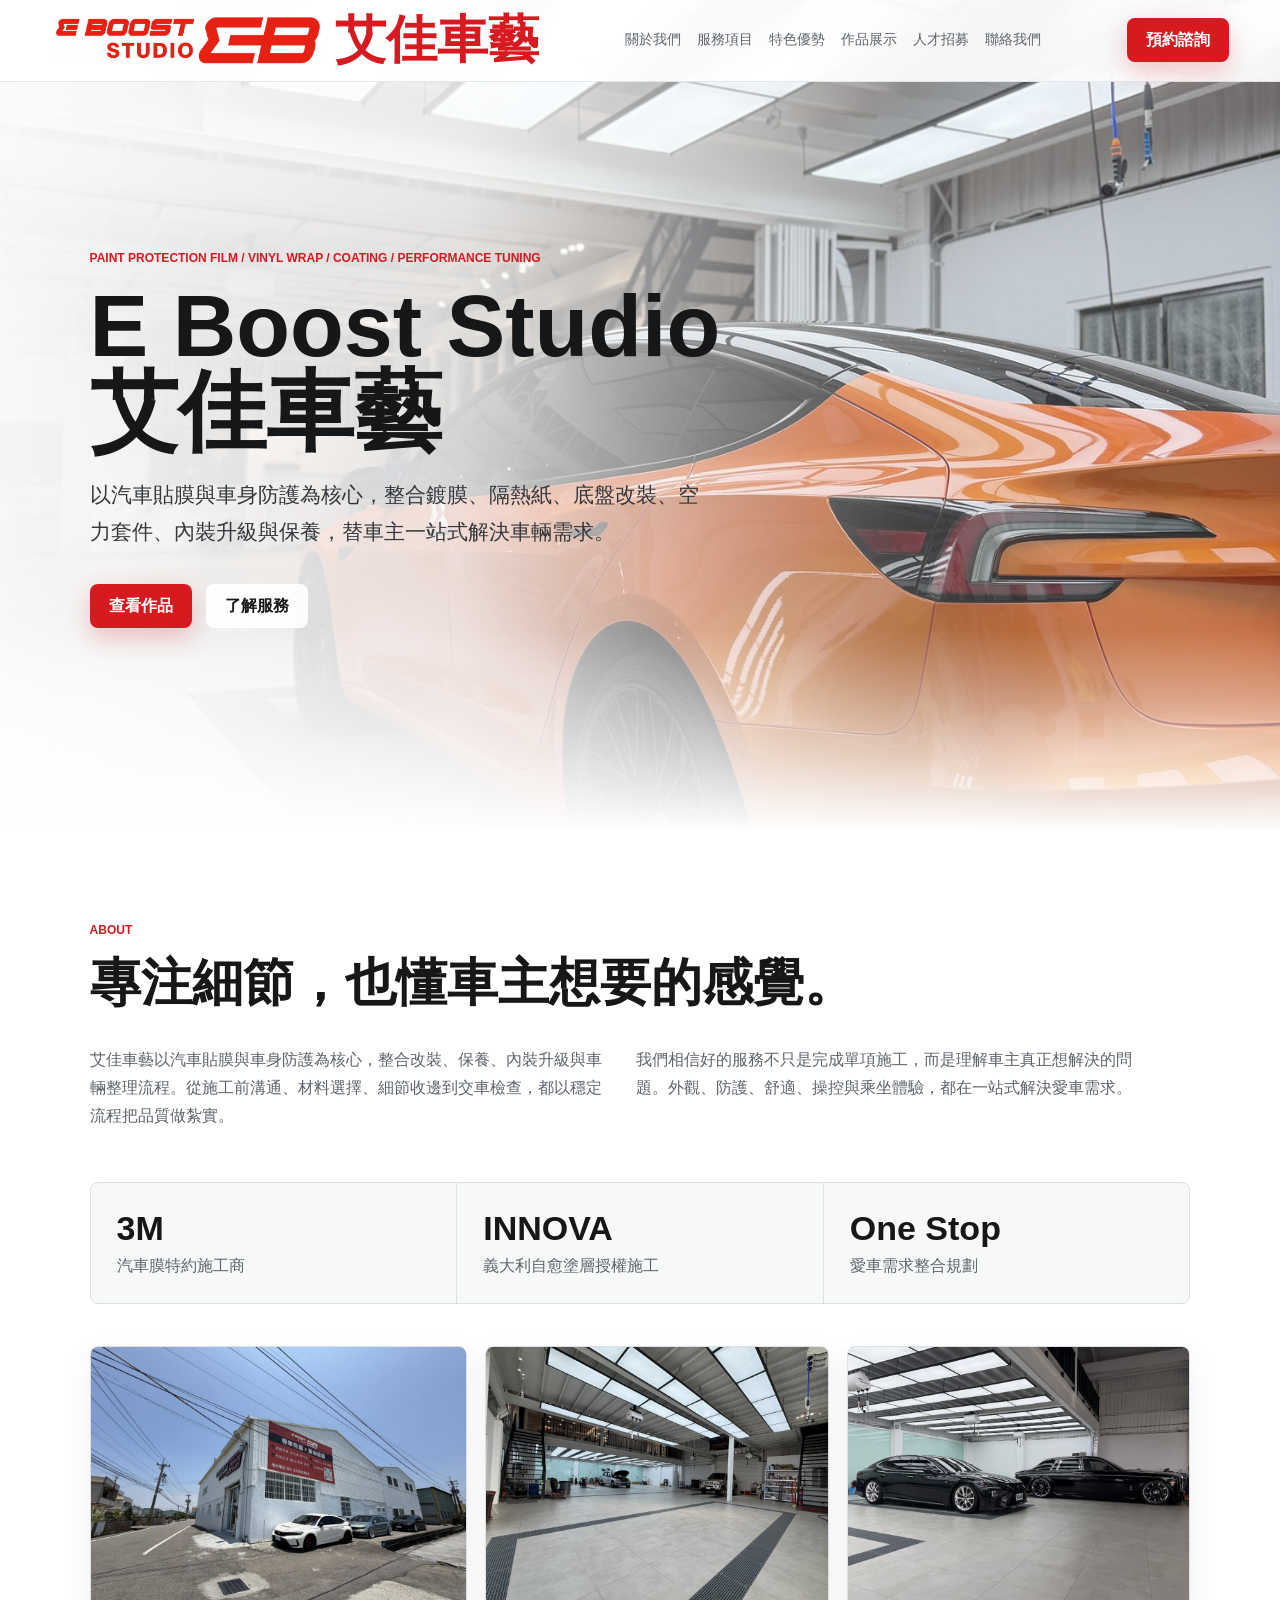
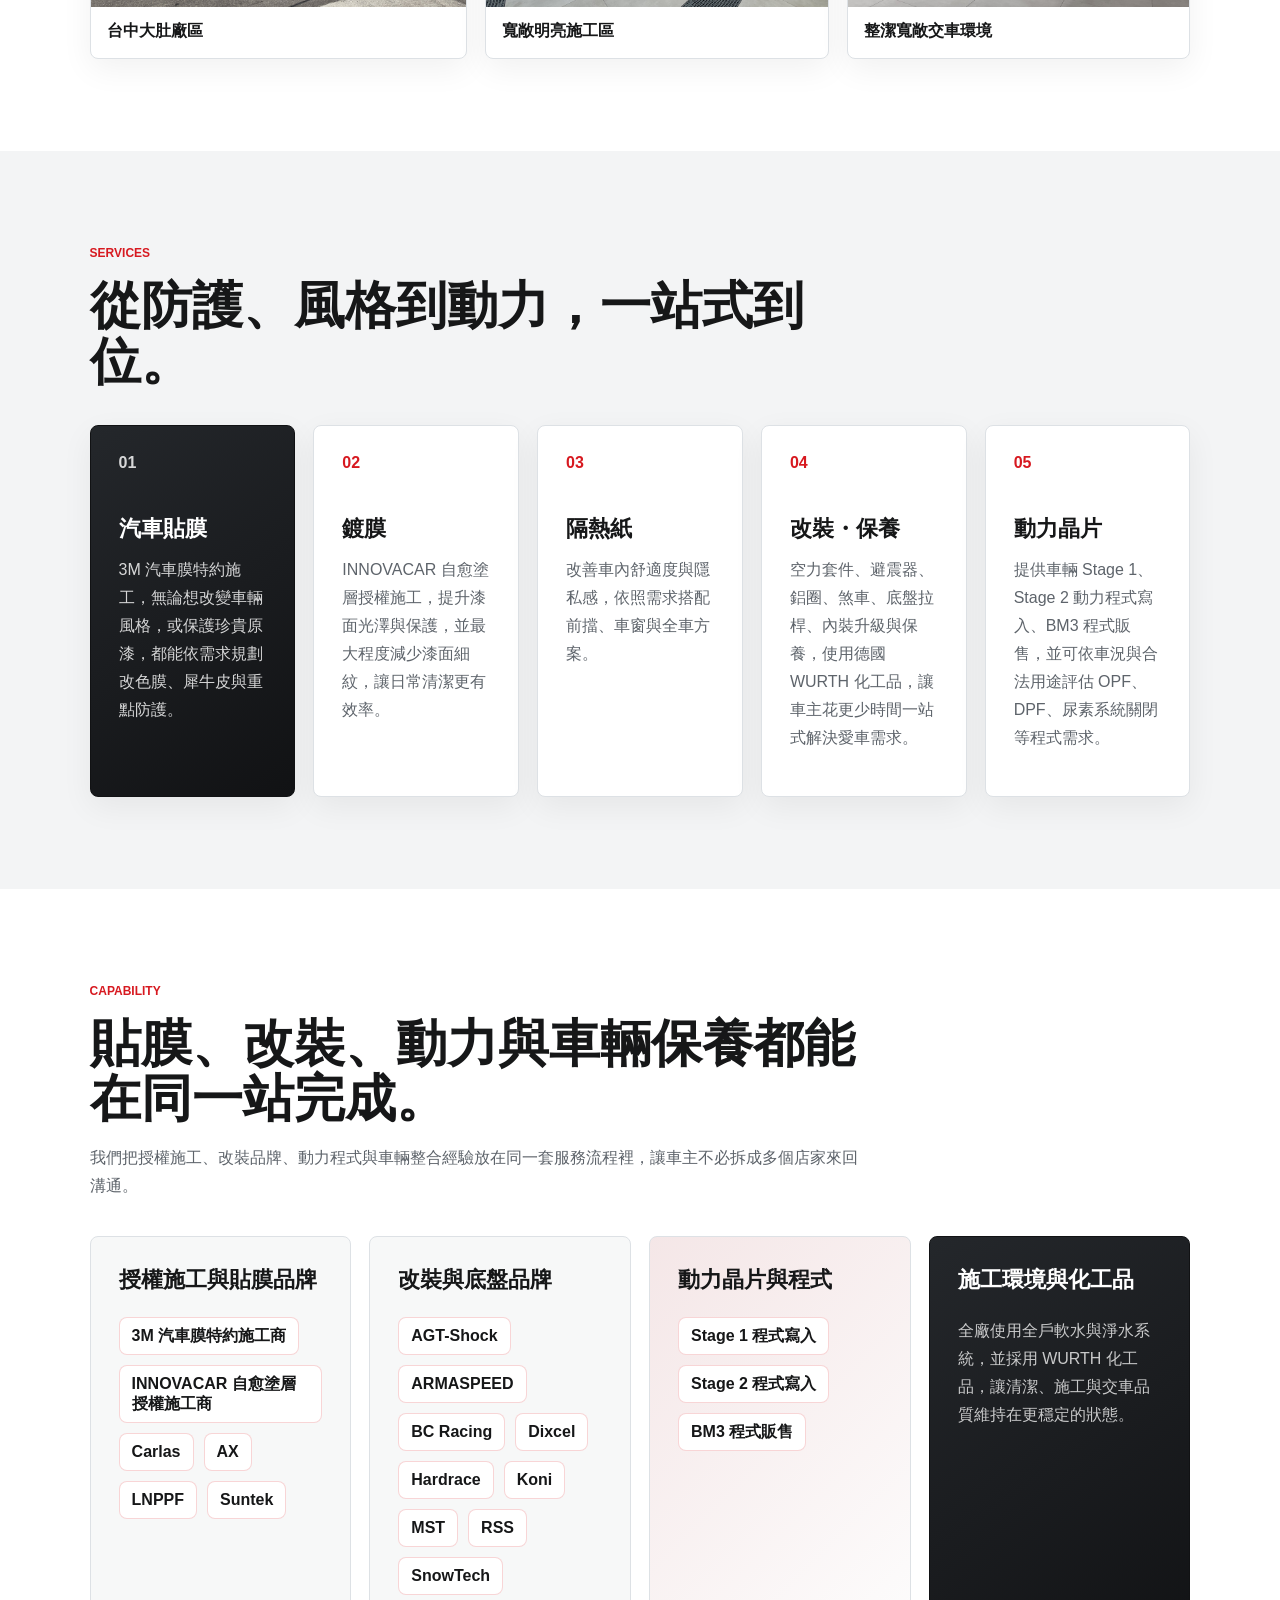
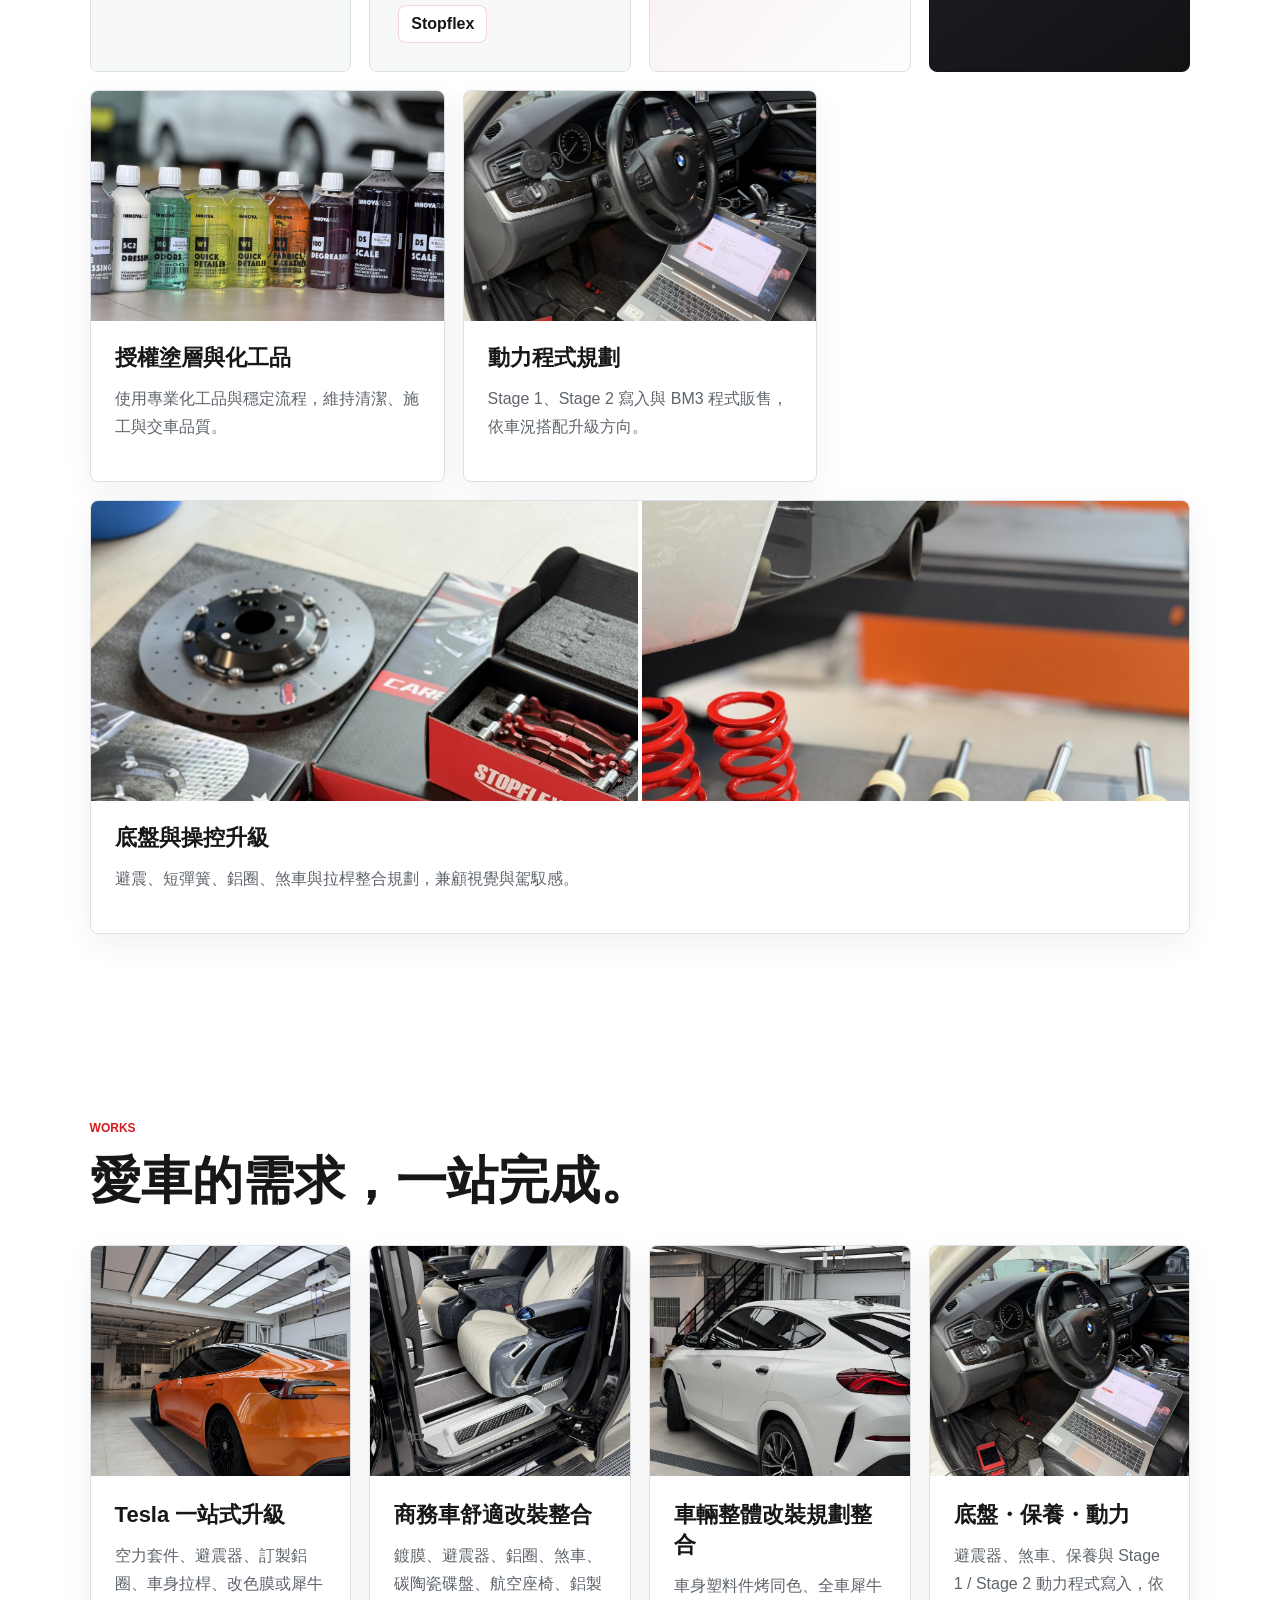
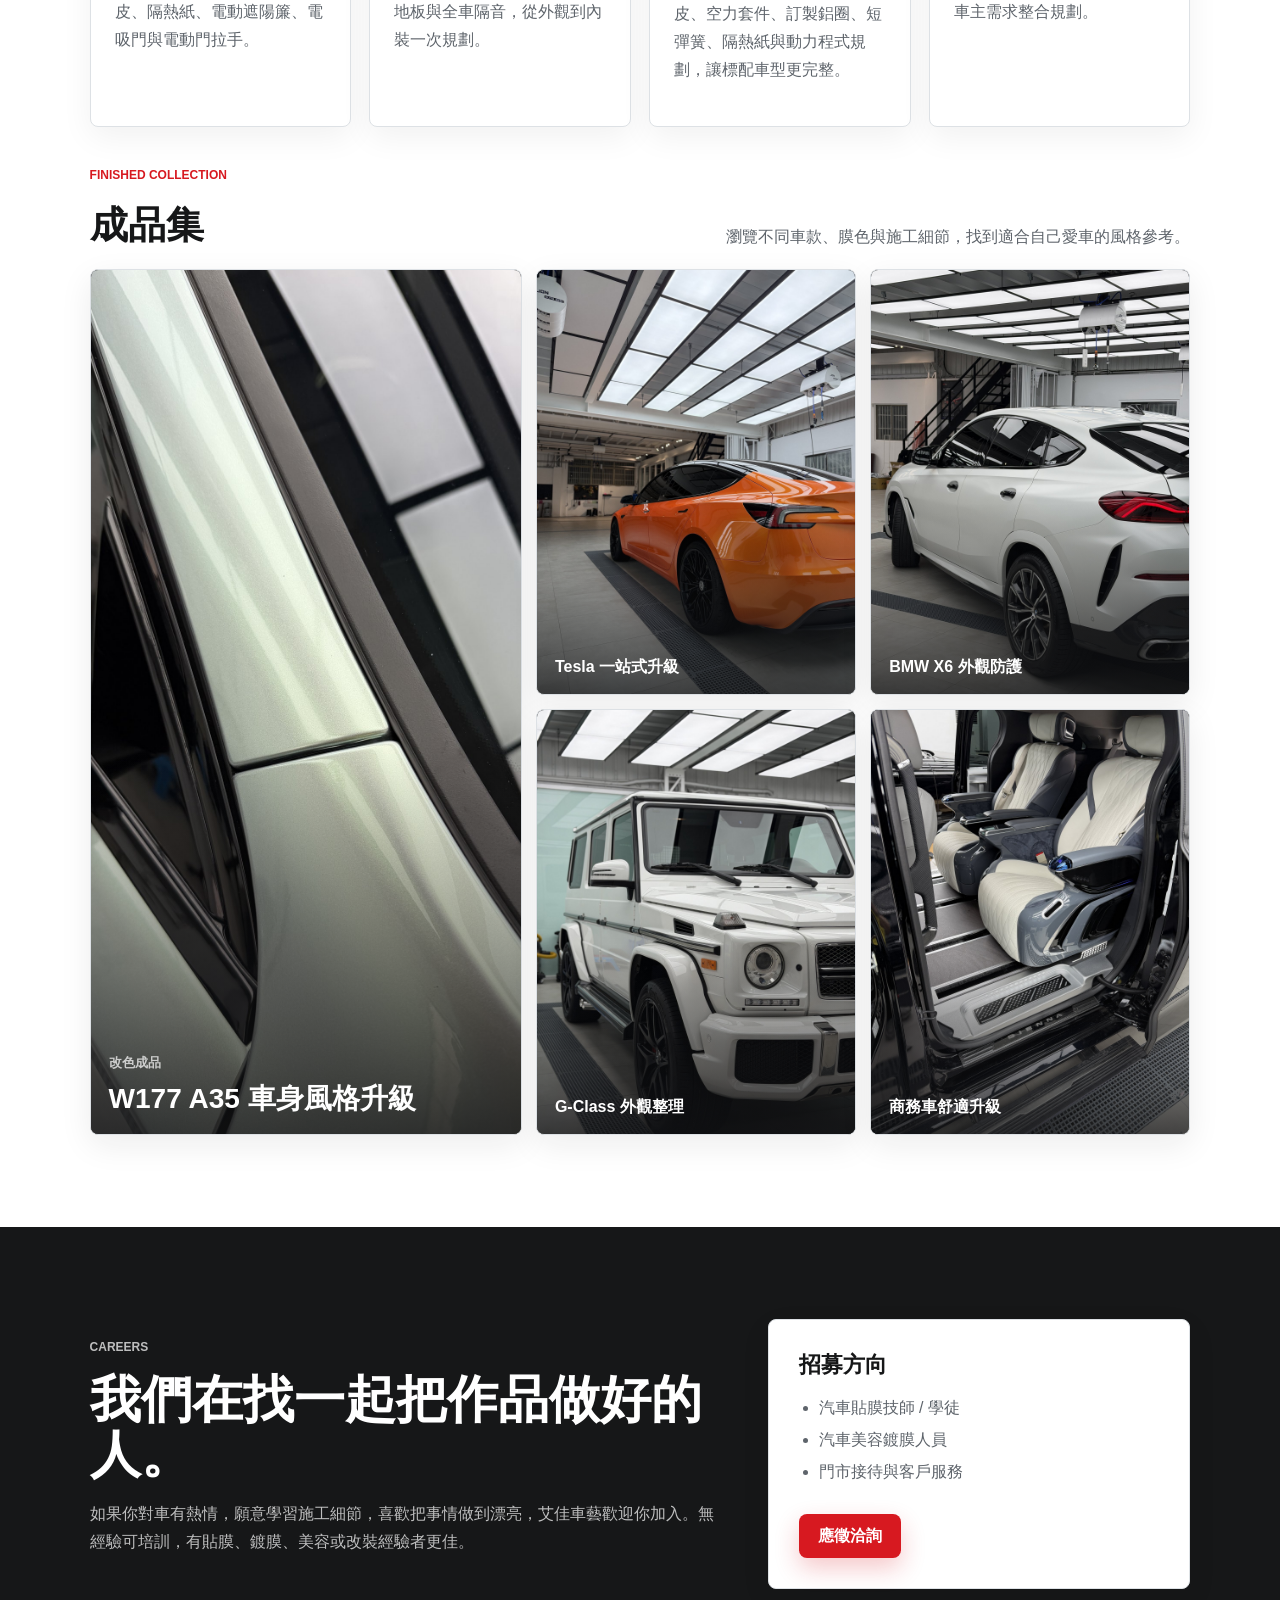
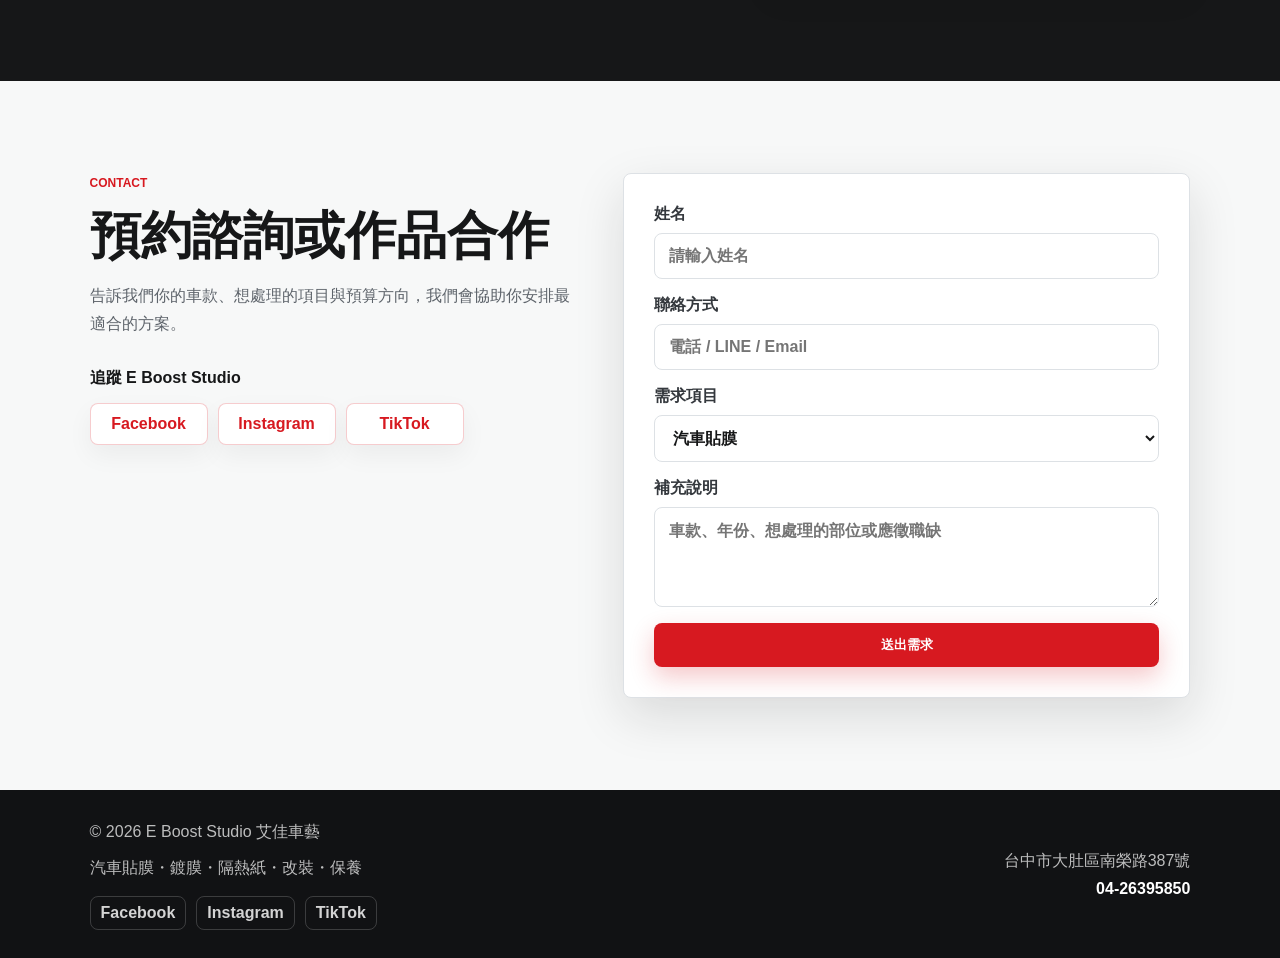
==== index.html @ 2478ec29 "Add files via upload" ====
<!doctype html>
<html lang="zh-Hant">
  <head>
    <meta charset="UTF-8" />
    <meta name="viewport" content="width=device-width, initial-scale=1.0" />
    <title>E Boost Studio 艾佳車藝 | 汽車貼膜・鍍膜・隔熱紙・改裝保養</title>
    <meta
      name="description"
      content="E Boost Studio 艾佳車藝以汽車貼膜為核心，提供鍍膜、隔熱紙、改裝與保養一站式車藝服務。"
    />
    <link rel="stylesheet" href="styles.css?v=20260707-photo-layout" />
  </head>
  <body>
    <header class="site-header">
      <a class="brand" href="#home" aria-label="E Boost Studio 艾佳車藝首頁">
        <img class="brand-logo" src="assets/eb-logo.jpg" alt="E Boost Studio Logo" />
        <span class="brand-subtitle">艾佳車藝</span>
      </a>
      <nav class="site-nav" aria-label="主要導覽">
        <a href="#about">關於我們</a>
        <a href="#services">服務項目</a>
        <a href="#features">特色優勢</a>
        <a href="#works">作品展示</a>
        <a href="#careers">人才招募</a>
        <a href="#contact">聯絡我們</a>
      </nav>
      <a class="nav-cta" href="#contact">預約諮詢</a>
    </header>

    <main id="home">
      <section class="hero" aria-label="E Boost Studio 艾佳車藝品牌介紹">
        <img class="hero-image" src="assets/site-photos/hero-orange-tesla.jpg" alt="E Boost Studio 明亮車藝工作室與橘色 Tesla 展示" />
        <div class="hero-overlay"></div>
        <div class="hero-content">
          <p class="eyebrow">Paint Protection Film / Vinyl Wrap / Coating / Performance Tuning</p>
          <h1>E Boost Studio 艾佳車藝</h1>
          <p class="hero-copy">
            以汽車貼膜與車身防護為核心，整合鍍膜、隔熱紙、底盤改裝、空力套件、內裝升級與保養，替車主一站式解決車輛需求。
          </p>
          <div class="hero-actions">
            <a class="button primary" href="#works">查看作品</a>
            <a class="button secondary" href="#services">了解服務</a>
          </div>
        </div>
      </section>

      <section id="about" class="section about-section">
        <div class="section-heading">
          <p class="eyebrow">About</p>
          <h2>專注細節，也懂車主想要的感覺。</h2>
        </div>
        <div class="about-grid">
          <p>
            艾佳車藝以汽車貼膜與車身防護為核心，整合改裝、保養、內裝升級與車輛整理流程。從施工前溝通、材料選擇、細節收邊到交車檢查，都以穩定流程把品質做紮實。
          </p>
          <p>
            我們相信好的服務不只是完成單項施工，而是理解車主真正想解決的問題。外觀、防護、舒適、操控與乘坐體驗，都在一站式解決愛車需求。
          </p>
        </div>
        <div class="stats" aria-label="品牌特色">
          <div><strong>3M</strong><span>汽車膜特約施工商</span></div>
          <div><strong>INNOVA</strong><span>義大利自愈塗層授權施工</span></div>
          <div><strong>One Stop</strong><span>愛車需求整合規劃</span></div>
        </div>
        <div class="studio-gallery" aria-label="E Boost Studio 場域照片">
          <figure>
            <img src="assets/site-photos/studio-exterior.jpg" alt="E Boost Studio 艾佳車藝廠房外觀" />
            <figcaption>台中大肚廠區</figcaption>
          </figure>
          <figure>
            <img src="assets/site-photos/studio-floor.jpg" alt="明亮寬敞的車輛施工區" />
            <figcaption>寬敞明亮施工區</figcaption>
          </figure>
          <figure>
            <img src="assets/site-photos/studio-showroom.jpg" alt="E Boost Studio 明亮廠區與高級車展示" />
            <figcaption>整潔寬敞交車環境</figcaption>
          </figure>
        </div>
      </section>

      <section id="services" class="section services-section">
        <div class="section-heading">
          <p class="eyebrow">Services</p>
          <h2>從防護、風格到動力，一站式到位。</h2>
        </div>
        <div class="service-grid">
          <article class="service-card featured">
            <span>01</span>
            <h3>汽車貼膜</h3>
            <p>3M 汽車膜特約施工，無論想改變車輛風格，或保護珍貴原漆，都能依需求規劃改色膜、犀牛皮與重點防護。</p>
          </article>
          <article class="service-card">
            <span>02</span>
            <h3>鍍膜</h3>
            <p>INNOVACAR 自愈塗層授權施工，提升漆面光澤與保護，並最大程度減少漆面細紋，讓日常清潔更有效率。</p>
          </article>
          <article class="service-card">
            <span>03</span>
            <h3>隔熱紙</h3>
            <p>改善車內舒適度與隱私感，依照需求搭配前擋、車窗與全車方案。</p>
          </article>
          <article class="service-card">
            <span>04</span>
            <h3>改裝・保養</h3>
            <p>空力套件、避震器、鋁圈、煞車、底盤拉桿、內裝升級與保養，使用德國 WURTH 化工品，讓車主花更少時間一站式解決愛車需求。</p>
          </article>
          <article class="service-card">
            <span>05</span>
            <h3>動力晶片</h3>
            <p>提供車輛 Stage 1、Stage 2 動力程式寫入、BM3 程式販售，並可依車況與合法用途評估 OPF、DPF、尿素系統關閉等程式需求。</p>
          </article>
        </div>
      </section>

      <section id="features" class="section features-section">
        <div class="section-heading">
          <p class="eyebrow">Capability</p>
          <h2>貼膜、改裝、動力與車輛保養都能在同一站完成。</h2>
          <p>
            我們把授權施工、改裝品牌、動力程式與車輛整合經驗放在同一套服務流程裡，讓車主不必拆成多個店家來回溝通。
          </p>
        </div>
        <div class="feature-layout">
          <article class="feature-panel">
            <h3>授權施工與貼膜品牌</h3>
            <div class="brand-tags">
              <span>3M 汽車膜特約施工商</span>
              <span>INNOVACAR 自愈塗層授權施工商</span>
              <span>Carlas</span>
              <span>AX</span>
              <span>LNPPF</span>
              <span>Suntek</span>
            </div>
          </article>
          <article class="feature-panel">
            <h3>改裝與底盤品牌</h3>
            <div class="brand-tags">
              <a href="https://agt-shock.com/" target="_blank" rel="noreferrer">AGT-Shock</a>
              <span>ARMASPEED</span>
              <span>BC Racing</span>
              <span>Dixcel</span>
              <span>Hardrace</span>
              <span>Koni</span>
              <span>MST</span>
              <span>RSS</span>
              <span>SnowTech</span>
              <span>Stopflex</span>
            </div>
          </article>
          <article class="feature-panel tuning-panel">
            <h3>動力晶片與程式</h3>
            <div class="brand-tags">
              <span>Stage 1 程式寫入</span>
              <span>Stage 2 程式寫入</span>
              <span>BM3 程式販售</span>
            </div>
          </article>
          <article class="feature-panel water-panel">
            <h3>施工環境與化工品</h3>
            <p>
              全廠使用全戶軟水與淨水系統，並採用 WURTH 化工品，讓清潔、施工與交車品質維持在更穩定的狀態。
            </p>
          </article>
        </div>
        <div class="capability-gallery" aria-label="特色服務照片">
          <article>
            <img src="assets/site-photos/innovacar-products.jpg" alt="INNOVACAR 化工品展示" />
            <h3>授權塗層與化工品</h3>
            <p>使用專業化工品與穩定流程，維持清潔、施工與交車品質。</p>
          </article>
          <article>
            <img src="assets/site-photos/bm3-tuning.jpg" alt="車輛動力晶片程式寫入設備" />
            <h3>動力程式規劃</h3>
            <p>Stage 1、Stage 2 寫入與 BM3 程式販售，依車況搭配升級方向。</p>
          </article>
          <article class="wide-capability">
            <div class="collage-visual" aria-label="碳陶瓷煞車與避震器改裝零件">
              <img src="assets/site-photos/carbon-ceramic-brake.jpg" alt="碳陶瓷煞車與煞車套件" />
              <img src="assets/site-photos/work-suspension.jpg" alt="避震器與短彈簧改裝零件" />
            </div>
            <h3>底盤與操控升級</h3>
            <p>避震、短彈簧、鋁圈、煞車與拉桿整合規劃，兼顧視覺與駕馭感。</p>
          </article>
        </div>
      </section>

      <section id="works" class="section works-section">
        <div class="section-heading">
          <p class="eyebrow">Works</p>
          <h2>愛車的需求，一站完成。</h2>
        </div>
        <div class="work-grid">
          <article class="work-card">
            <img class="work-visual" src="assets/site-photos/work-tesla.jpg" alt="橘色 Tesla 在 E Boost Studio 施工區展示" />
            <h3>Tesla 一站式升級</h3>
            <p>空力套件、避震器、訂製鋁圈、車身拉桿、改色膜或犀牛皮、隔熱紙、電動遮陽簾、電吸門與電動門拉手。</p>
          </article>
          <article class="work-card">
            <img class="work-visual" src="assets/site-photos/work-vclass.jpg" alt="V-Class 航空座椅與內裝升級" />
            <h3>商務車舒適改裝整合</h3>
            <p>鍍膜、避震器、鋁圈、煞車、碳陶瓷碟盤、航空座椅、鋁製地板與全車隔音，從外觀到內裝一次規劃。</p>
          </article>
          <article class="work-card">
            <img class="work-visual" src="assets/site-photos/work-cayenne.jpg" alt="白色 Cayenne 車身與外觀升級展示" />
            <h3>車輛整體改裝規劃整合</h3>
            <p>車身塑料件烤同色、全車犀牛皮、空力套件、訂製鋁圈、短彈簧、隔熱紙與動力程式規劃，讓標配車型更完整。</p>
          </article>
          <article class="work-card">
            <img class="work-visual" src="assets/site-photos/bm3-tuning.jpg" alt="BMW 車輛動力晶片程式寫入" />
            <h3>底盤・保養・動力</h3>
            <p>避震器、煞車、保養與 Stage 1 / Stage 2 動力程式寫入，依車主需求整合規劃。</p>
          </article>
        </div>

        <div class="finished-showcase" aria-label="成品集">
          <div class="showcase-heading">
            <div>
              <p class="eyebrow">Finished Collection</p>
              <h3>成品集</h3>
            </div>
            <p>瀏覽不同車款、膜色與施工細節，找到適合自己愛車的風格參考。</p>
          </div>
          <div class="finished-grid">
            <!-- 新增完工照時，複製一個 finished-card 區塊並替換圖片與標題。 -->
            <article class="finished-card featured-finish">
              <img src="assets/site-photos/gallery-red-golf.jpg" alt="W177 A35 改色成品展示" />
              <div>
                <span>改色成品</span>
                <h4>W177 A35 車身風格升級</h4>
              </div>
            </article>
            <article class="finished-card">
              <img src="assets/site-photos/work-tesla.jpg" alt="橘色 Tesla 完工展示" />
              <span>Tesla 一站式升級</span>
            </article>
            <article class="finished-card">
              <img src="assets/site-photos/work-cayenne.jpg" alt="BMW X6 外觀防護完工展示" />
              <span>BMW X6 外觀防護</span>
            </article>
            <article class="finished-card">
              <img src="assets/site-photos/gallery-rolls.jpg" alt="G-Class 外觀整理完工展示" />
              <span>G-Class 外觀整理</span>
            </article>
            <article class="finished-card">
              <img src="assets/site-photos/work-vclass.jpg" alt="V-Class 商務車內裝完工展示" />
              <span>商務車舒適升級</span>
            </article>
          </div>
        </div>
      </section>

      <section id="careers" class="section careers-section">
        <div class="careers-copy">
          <p class="eyebrow">Careers</p>
          <h2>我們在找一起把作品做好的人。</h2>
          <p>
            如果你對車有熱情，願意學習施工細節，喜歡把事情做到漂亮，艾佳車藝歡迎你加入。無經驗可培訓，有貼膜、鍍膜、美容或改裝經驗者更佳。
          </p>
        </div>
        <div class="career-panel">
          <h3>招募方向</h3>
          <ul>
            <li>汽車貼膜技師 / 學徒</li>
            <li>汽車美容鍍膜人員</li>
            <li>門市接待與客戶服務</li>
          </ul>
          <a class="button primary" href="#contact">應徵洽詢</a>
        </div>
      </section>

      <section id="contact" class="section contact-section">
        <div>
          <p class="eyebrow">Contact</p>
          <h2>預約諮詢或作品合作</h2>
          <p>
            告訴我們你的車款、想處理的項目與預算方向，我們會協助你安排最適合的方案。
          </p>
          <div class="social-block">
            <span>追蹤 E Boost Studio</span>
            <div class="social-links" aria-label="社群連結">
              <a href="https://www.facebook.com/E.Boost.Studio/" target="_blank" rel="noreferrer" aria-label="Facebook">Facebook</a>
              <a href="https://www.instagram.com/e.boost_studio" target="_blank" rel="noreferrer" aria-label="Instagram">Instagram</a>
              <a href="https://www.tiktok.com/@eboost387" target="_blank" rel="noreferrer" aria-label="TikTok">TikTok</a>
            </div>
          </div>
        </div>
        <form class="contact-form">
          <label>
            姓名
            <input type="text" name="name" placeholder="請輸入姓名" />
          </label>
          <label>
            聯絡方式
            <input type="text" name="contact" placeholder="電話 / LINE / Email" />
          </label>
          <label>
            需求項目
            <select name="service">
              <option>汽車貼膜</option>
              <option>鍍膜</option>
              <option>隔熱紙</option>
              <option>改裝 / 保養</option>
              <option>動力晶片</option>
              <option>人才招募</option>
            </select>
          </label>
          <label>
            補充說明
            <textarea name="message" rows="4" placeholder="車款、年份、想處理的部位或應徵職缺"></textarea>
          </label>
          <button class="button primary" type="submit">送出需求</button>
        </form>
      </section>
    </main>

    <footer class="site-footer">
      <div>
        <p>© 2026 E Boost Studio 艾佳車藝</p>
        <p>汽車貼膜・鍍膜・隔熱紙・改裝・保養</p>
        <nav class="footer-social" aria-label="社群連結">
          <a href="https://www.facebook.com/E.Boost.Studio/" target="_blank" rel="noreferrer" aria-label="Facebook">Facebook</a>
          <a href="https://www.instagram.com/e.boost_studio" target="_blank" rel="noreferrer" aria-label="Instagram">Instagram</a>
          <a href="https://www.tiktok.com/@eboost387" target="_blank" rel="noreferrer" aria-label="TikTok">TikTok</a>
        </nav>
      </div>
      <address class="footer-contact">
        <span>台中市大肚區南榮路387號</span>
        <a href="tel:04-26395850">04-26395850</a>
      </address>
    </footer>
  </body>
</html>
---- styles.css ----
:root {
  --white: #ffffff;
  --soft-white: #f7f8f8;
  --ink: #161718;
  --muted: #5e646b;
  --line: #dde1e5;
  --red: #d71920;
  --red-dark: #9f1016;
  --graphite: #24272b;
  --shadow: 0 18px 50px rgba(22, 23, 24, 0.13);
}

* {
  box-sizing: border-box;
}

html {
  scroll-behavior: smooth;
}

body {
  margin: 0;
  font-family: Arial, "Noto Sans TC", "PingFang TC", "Microsoft JhengHei", sans-serif;
  color: var(--ink);
  background: var(--white);
}

a {
  color: inherit;
  text-decoration: none;
}

img {
  max-width: 100%;
}

.site-header {
  position: fixed;
  z-index: 10;
  top: 0;
  left: 0;
  right: 0;
  display: flex;
  align-items: center;
  justify-content: space-between;
  gap: 22px;
  padding: 16px clamp(18px, 4vw, 54px);
  background: rgba(255, 255, 255, 0.92);
  border-bottom: 1px solid rgba(221, 225, 229, 0.8);
  backdrop-filter: blur(18px);
}

.admin-page {
  min-height: 100vh;
  background: #f3f4f5;
}

.admin-header {
  display: flex;
  align-items: center;
  justify-content: space-between;
  gap: 22px;
  padding: 18px clamp(18px, 4vw, 54px);
  background: var(--white);
  border-bottom: 1px solid var(--line);
}

.brand {
  display: flex;
  align-items: center;
  gap: 14px;
  min-width: 430px;
}

.brand-logo {
  display: block;
  width: min(270px, 42vw);
  height: auto;
  max-height: 48px;
  object-fit: contain;
  object-position: left center;
}

.brand-subtitle {
  display: inline-flex;
  min-height: 48px;
  align-items: center;
  color: var(--red);
  font-size: clamp(42px, 4vw, 52px);
  font-weight: 900;
  line-height: 0.95;
  white-space: nowrap;
}

.site-nav {
  display: flex;
  flex-wrap: wrap;
  justify-content: center;
  gap: 16px;
  color: var(--muted);
  font-size: 14px;
}

.site-nav a {
  transition: color 0.2s ease;
}

.site-nav a:hover {
  color: var(--red);
}

.nav-cta,
.button {
  display: inline-flex;
  min-height: 44px;
  align-items: center;
  justify-content: center;
  border: 1px solid transparent;
  border-radius: 8px;
  padding: 0 18px;
  font-weight: 700;
  cursor: pointer;
}

.nav-cta,
.button.primary {
  color: var(--white);
  background: var(--red);
  box-shadow: 0 10px 24px rgba(215, 25, 32, 0.24);
}

.button.secondary {
  color: var(--ink);
  background: rgba(255, 255, 255, 0.9);
  border-color: rgba(255, 255, 255, 0.72);
}

.hero {
  position: relative;
  min-height: 92vh;
  overflow: hidden;
  display: grid;
  align-items: center;
  padding: 128px clamp(20px, 7vw, 96px) 80px;
  isolation: isolate;
}

.hero-image {
  position: absolute;
  inset: 0;
  z-index: -2;
  width: 100%;
  height: 100%;
  object-fit: cover;
  object-position: 68% center;
}

.hero-overlay {
  position: absolute;
  inset: 0;
  z-index: -1;
  background:
    linear-gradient(90deg, rgba(255,255,255,0.96) 0%, rgba(255,255,255,0.82) 36%, rgba(255,255,255,0.26) 70%, rgba(255,255,255,0.08) 100%),
    linear-gradient(0deg, rgba(255,255,255,0.98) 0%, rgba(255,255,255,0) 24%);
}

.hero-content {
  max-width: 720px;
}

.eyebrow {
  margin: 0 0 14px;
  color: var(--red);
  font-size: 12px;
  font-weight: 900;
  letter-spacing: 0;
  text-transform: uppercase;
}

h1,
h2,
h3,
p {
  margin-top: 0;
}

h1 {
  margin-bottom: 22px;
  font-size: clamp(42px, 8vw, 88px);
  line-height: 0.98;
  letter-spacing: 0;
}

h2 {
  margin-bottom: 18px;
  font-size: clamp(30px, 4vw, 54px);
  line-height: 1.08;
  letter-spacing: 0;
}

h3 {
  margin-bottom: 12px;
  font-size: 22px;
}

p {
  color: var(--muted);
  line-height: 1.75;
}

.hero-copy {
  max-width: 620px;
  color: #34383d;
  font-size: clamp(17px, 2vw, 21px);
}

.hero-actions {
  display: flex;
  flex-wrap: wrap;
  gap: 14px;
  margin-top: 34px;
}

.section {
  padding: 92px clamp(20px, 7vw, 96px);
}

.section-heading {
  max-width: 780px;
  margin-bottom: 36px;
}

.about-section {
  background: var(--white);
}

.about-grid {
  display: grid;
  grid-template-columns: repeat(2, minmax(0, 1fr));
  gap: 32px;
  max-width: 1060px;
}

.stats {
  display: grid;
  grid-template-columns: repeat(3, minmax(0, 1fr));
  gap: 1px;
  margin-top: 36px;
  overflow: hidden;
  border: 1px solid var(--line);
  border-radius: 8px;
  background: var(--line);
}

.stats div {
  padding: 26px;
  background: var(--soft-white);
}

.stats strong {
  display: block;
  margin-bottom: 8px;
  font-size: 34px;
}

.stats span {
  color: var(--muted);
}

.studio-gallery {
  display: grid;
  grid-template-columns: 1.1fr 1fr 1fr;
  gap: 18px;
  margin-top: 42px;
}

.studio-gallery figure {
  margin: 0;
  overflow: hidden;
  border: 1px solid var(--line);
  border-radius: 8px;
  background: var(--white);
  box-shadow: 0 10px 32px rgba(22, 23, 24, 0.06);
}

.studio-gallery img,
.capability-gallery img,
.work-visual {
  display: block;
  width: 100%;
  object-fit: cover;
}

.studio-gallery img {
  height: 260px;
}

.studio-gallery figcaption {
  padding: 14px 16px 16px;
  color: var(--ink);
  font-weight: 800;
}

.services-section {
  background: #f3f4f5;
}

.service-grid,
.work-grid {
  display: grid;
  grid-template-columns: repeat(5, minmax(0, 1fr));
  gap: 18px;
}

.service-card,
.work-card,
.career-panel {
  border: 1px solid var(--line);
  border-radius: 8px;
  background: var(--white);
  box-shadow: 0 10px 32px rgba(22, 23, 24, 0.06);
}

.service-card {
  min-height: 270px;
  padding: 28px;
}

.service-card.featured {
  color: var(--white);
  background: linear-gradient(145deg, var(--graphite), #111214);
  border-color: #111214;
}

.service-card span {
  display: inline-block;
  margin-bottom: 42px;
  color: var(--red);
  font-weight: 900;
}

.service-card.featured p,
.service-card.featured span {
  color: rgba(255, 255, 255, 0.82);
}

.features-section {
  background: var(--white);
}

.feature-layout {
  display: grid;
  grid-template-columns: repeat(4, minmax(0, 1fr));
  gap: 18px;
}

.feature-panel {
  min-height: 260px;
  padding: 28px;
  border: 1px solid var(--line);
  border-radius: 8px;
  background: var(--soft-white);
}

.feature-panel h3 {
  margin-bottom: 22px;
}

.brand-tags {
  display: flex;
  flex-wrap: wrap;
  gap: 10px;
}

.brand-tags span,
.brand-tags a {
  display: inline-flex;
  min-height: 38px;
  align-items: center;
  border: 1px solid rgba(215, 25, 32, 0.18);
  border-radius: 8px;
  padding: 8px 12px;
  color: var(--ink);
  background: var(--white);
  font-weight: 800;
  line-height: 1.25;
}

.tuning-panel {
  background:
    linear-gradient(135deg, rgba(215, 25, 32, 0.08), rgba(255, 255, 255, 0.8)),
    var(--soft-white);
}

.water-panel {
  color: var(--white);
  background: linear-gradient(145deg, var(--graphite), #111214);
  border-color: #111214;
}

.water-panel p {
  color: rgba(255, 255, 255, 0.76);
}

.capability-gallery {
  display: grid;
  grid-template-columns: repeat(3, minmax(0, 1fr));
  gap: 18px;
  margin-top: 18px;
}

.capability-gallery article {
  overflow: hidden;
  border: 1px solid var(--line);
  border-radius: 8px;
  background: var(--white);
  box-shadow: 0 10px 32px rgba(22, 23, 24, 0.06);
}

.wide-capability {
  grid-column: 1 / -1;
}

.capability-gallery img {
  height: 230px;
}

.collage-visual {
  display: grid;
  grid-template-columns: 1fr 1fr;
  gap: 4px;
  height: 300px;
  overflow: hidden;
  background: var(--white);
}

.collage-visual img {
  width: 100%;
  height: 100%;
  object-fit: cover;
}

.collage-visual img:first-child {
  object-position: center 55%;
}

.collage-visual img:last-child {
  object-position: center 58%;
}

.capability-gallery h3,
.capability-gallery p {
  padding-inline: 24px;
}

.capability-gallery h3 {
  margin-top: 22px;
}

.capability-gallery p {
  padding-bottom: 24px;
}

.work-grid {
  grid-template-columns: repeat(4, minmax(0, 1fr));
}

.work-card {
  overflow: hidden;
}

.work-card h3,
.work-card p {
  padding: 0 24px;
}

.work-card p {
  padding-bottom: 26px;
}

.work-visual {
  height: 230px;
  margin-bottom: 24px;
}

.finished-showcase {
  margin-top: 38px;
}

.showcase-heading {
  display: flex;
  align-items: end;
  justify-content: space-between;
  gap: 28px;
  margin-bottom: 18px;
}

.showcase-heading h3 {
  margin-bottom: 0;
  font-size: clamp(28px, 3vw, 40px);
}

.showcase-heading p:last-child {
  max-width: 520px;
  margin-bottom: 0;
}

.finished-grid {
  display: grid;
  grid-template-columns: 1.35fr repeat(2, minmax(0, 1fr));
  gap: 14px;
}

.finished-card {
  position: relative;
  min-height: 210px;
  overflow: hidden;
  border: 1px solid var(--line);
  border-radius: 8px;
  background: var(--ink);
  box-shadow: 0 10px 32px rgba(22, 23, 24, 0.08);
}

.finished-card img {
  display: block;
  width: 100%;
  height: 100%;
  object-fit: cover;
  transition: transform 0.3s ease;
}

.finished-card:hover img {
  transform: scale(1.04);
}

.finished-card::after {
  position: absolute;
  inset: auto 0 0;
  height: 45%;
  content: "";
  background: linear-gradient(0deg, rgba(17, 18, 20, 0.78), rgba(17, 18, 20, 0));
}

.finished-card span,
.finished-card div {
  position: absolute;
  z-index: 1;
  left: 18px;
  right: 18px;
  bottom: 16px;
  color: var(--white);
  font-weight: 900;
}

.finished-card div span {
  position: static;
  display: block;
  margin-bottom: 8px;
  color: rgba(255, 255, 255, 0.72);
  font-size: 13px;
}

.finished-card h4 {
  margin: 0;
  font-size: 28px;
}

.featured-finish {
  grid-row: span 2;
  min-height: 434px;
}

.upload-section {
  display: grid;
  grid-template-columns: minmax(280px, 0.82fr) minmax(420px, 1.18fr);
  gap: 48px;
  align-items: start;
  background:
    linear-gradient(135deg, rgba(215, 25, 32, 0.07), rgba(255, 255, 255, 0) 42%),
    #f3f4f5;
}

.admin-upload-section {
  min-height: calc(100vh - 86px);
  padding-top: 68px;
}

.upload-copy {
  position: sticky;
  top: 112px;
}

.upload-points {
  display: flex;
  flex-wrap: wrap;
  gap: 10px;
  margin-top: 28px;
}

.upload-points span {
  display: inline-flex;
  min-height: 36px;
  align-items: center;
  border: 1px solid rgba(215, 25, 32, 0.2);
  border-radius: 8px;
  padding: 8px 12px;
  color: var(--red);
  background: var(--white);
  font-weight: 800;
}

.upload-panel {
  display: grid;
  gap: 18px;
  padding: 30px;
  border: 1px solid var(--line);
  border-radius: 8px;
  background: var(--white);
  box-shadow: var(--shadow);
}

.upload-dropzone {
  min-height: 190px;
  place-items: center;
  border: 1px dashed rgba(215, 25, 32, 0.5);
  border-radius: 8px;
  padding: 28px;
  color: var(--ink);
  background:
    linear-gradient(135deg, rgba(215, 25, 32, 0.08), rgba(255, 255, 255, 0.9)),
    var(--soft-white);
  text-align: center;
  cursor: pointer;
}

.upload-dropzone input {
  position: absolute;
  width: 1px;
  height: 1px;
  overflow: hidden;
  clip: rect(0, 0, 0, 0);
}

.upload-icon {
  display: inline-flex;
  width: 48px;
  height: 48px;
  align-items: center;
  justify-content: center;
  border-radius: 50%;
  color: var(--white);
  background: var(--red);
  font-size: 32px;
  font-weight: 300;
  line-height: 1;
}

.upload-dropzone strong {
  font-size: 22px;
}

.upload-dropzone small {
  color: var(--muted);
  font-weight: 700;
}

.upload-fields {
  display: grid;
  grid-template-columns: repeat(2, minmax(0, 1fr));
  gap: 16px;
}

.publish-check {
  display: flex;
  align-items: center;
  gap: 10px;
}

.publish-check input {
  width: 18px;
  height: 18px;
  accent-color: var(--red);
}

.upload-preview {
  display: grid;
  grid-template-columns: repeat(4, minmax(0, 1fr));
  gap: 10px;
  min-height: 112px;
}

.upload-preview img,
.preview-empty {
  width: 100%;
  aspect-ratio: 1 / 0.72;
  border: 1px solid var(--line);
  border-radius: 8px;
  background: var(--soft-white);
}

.upload-preview img {
  display: block;
  object-fit: cover;
}

.preview-empty {
  grid-column: 1 / -1;
  display: grid;
  place-items: center;
  color: var(--muted);
  font-weight: 800;
}

.careers-section {
  display: grid;
  grid-template-columns: minmax(0, 1.2fr) minmax(320px, 0.8fr);
  gap: 44px;
  align-items: center;
  background: var(--ink);
  color: var(--white);
}

.careers-section p {
  color: rgba(255, 255, 255, 0.72);
}

.career-panel {
  padding: 30px;
  color: var(--ink);
}

.career-panel ul {
  margin: 0 0 26px;
  padding-left: 20px;
  color: var(--muted);
  line-height: 2;
}

.contact-section {
  display: grid;
  grid-template-columns: minmax(0, 0.85fr) minmax(360px, 1fr);
  gap: 52px;
  align-items: start;
  background: var(--soft-white);
}

.social-block {
  display: grid;
  gap: 14px;
  margin-top: 30px;
}

.social-block span {
  color: var(--ink);
  font-weight: 900;
}

.social-links,
.footer-social {
  display: flex;
  flex-wrap: wrap;
  gap: 10px;
}

.social-links a,
.footer-social a {
  display: inline-flex;
  min-height: 42px;
  align-items: center;
  justify-content: center;
  border-radius: 8px;
  font-weight: 900;
  line-height: 1;
}

.social-links a {
  min-width: 118px;
  border: 1px solid rgba(215, 25, 32, 0.22);
  color: var(--red);
  background: var(--white);
  box-shadow: 0 10px 26px rgba(22, 23, 24, 0.05);
}

.social-links a:hover {
  color: var(--white);
  background: var(--red);
}

.contact-form {
  display: grid;
  gap: 16px;
  padding: 30px;
  border: 1px solid var(--line);
  border-radius: 8px;
  background: var(--white);
  box-shadow: var(--shadow);
}

label {
  display: grid;
  gap: 8px;
  color: #34383d;
  font-weight: 700;
}

input,
select,
textarea {
  width: 100%;
  border: 1px solid var(--line);
  border-radius: 8px;
  padding: 13px 14px;
  color: var(--ink);
  background: var(--white);
  font: inherit;
}

textarea {
  resize: vertical;
}

.site-footer {
  display: flex;
  align-items: center;
  justify-content: space-between;
  gap: 28px;
  padding: 28px clamp(20px, 7vw, 96px);
  background: #111214;
}

.site-footer p,
.site-footer a,
.site-footer span {
  margin: 0;
  color: rgba(255, 255, 255, 0.72);
}

.site-footer div,
.footer-contact {
  display: grid;
  gap: 8px;
}

.footer-contact {
  font-style: normal;
  text-align: right;
}

.site-footer a {
  font-weight: 800;
  color: var(--white);
}

.footer-social {
  margin-top: 6px;
}

.footer-social a {
  min-height: 34px;
  border: 1px solid rgba(255, 255, 255, 0.18);
  padding: 0 10px;
  color: rgba(255, 255, 255, 0.82);
}

.footer-social a:hover {
  border-color: rgba(215, 25, 32, 0.72);
  color: var(--white);
  background: var(--red);
}

@media (max-width: 920px) {
  .site-header {
    position: static;
    align-items: flex-start;
    flex-direction: column;
  }

  .admin-header {
    align-items: flex-start;
    flex-direction: column;
  }

  .brand {
    min-width: 0;
  }

  .site-nav {
    justify-content: flex-start;
  }

  .nav-cta {
    display: none;
  }

  .hero {
    min-height: 760px;
    padding-top: 70px;
  }

  .hero-overlay {
    background:
      linear-gradient(180deg, rgba(255,255,255,0.96) 0%, rgba(255,255,255,0.76) 50%, rgba(255,255,255,0.25) 100%),
      linear-gradient(0deg, rgba(255,255,255,1) 0%, rgba(255,255,255,0) 32%);
  }

  .about-grid,
  .contact-section,
  .careers-section,
  .upload-section,
  .feature-layout,
  .studio-gallery,
  .capability-gallery,
  .finished-grid {
    grid-template-columns: 1fr;
  }

  .showcase-heading {
    align-items: flex-start;
    flex-direction: column;
  }

  .featured-finish {
    grid-row: auto;
    min-height: 360px;
  }

  .upload-copy {
    position: static;
  }

  .service-grid,
  .work-grid,
  .stats {
    grid-template-columns: 1fr;
  }
}

@media (min-width: 921px) and (max-width: 1180px) {
  .service-grid,
  .feature-layout,
  .work-grid {
    grid-template-columns: repeat(2, minmax(0, 1fr));
  }

  .studio-gallery,
  .capability-gallery {
    grid-template-columns: repeat(2, minmax(0, 1fr));
  }

  .finished-grid {
    grid-template-columns: repeat(2, minmax(0, 1fr));
  }

  .featured-finish {
    grid-column: 1 / -1;
    grid-row: auto;
    min-height: 420px;
  }

  .upload-section {
    grid-template-columns: 0.85fr 1.15fr;
  }
}

@media (max-width: 560px) {
  .brand {
    align-items: center;
    flex-direction: row;
    gap: 10px;
  }

  .brand-logo {
    width: min(210px, 54vw);
    max-height: none;
  }

  .brand-subtitle {
    min-height: 37px;
    font-size: clamp(34px, 9vw, 40px);
  }

  .section {
    padding: 68px 18px;
  }

  .hero {
    min-height: 720px;
    padding: 60px 18px 54px;
  }

  .hero-image {
    object-position: 62% center;
  }

  .hero-actions,
  .site-footer {
    flex-direction: column;
  }

  .site-footer {
    align-items: flex-start;
  }

  .footer-contact {
    text-align: left;
  }

  .button,
  .nav-cta {
    width: 100%;
  }

  .contact-form,
  .career-panel,
  .upload-panel {
    padding: 22px;
  }

  .upload-fields,
  .upload-preview {
    grid-template-columns: 1fr;
  }
}
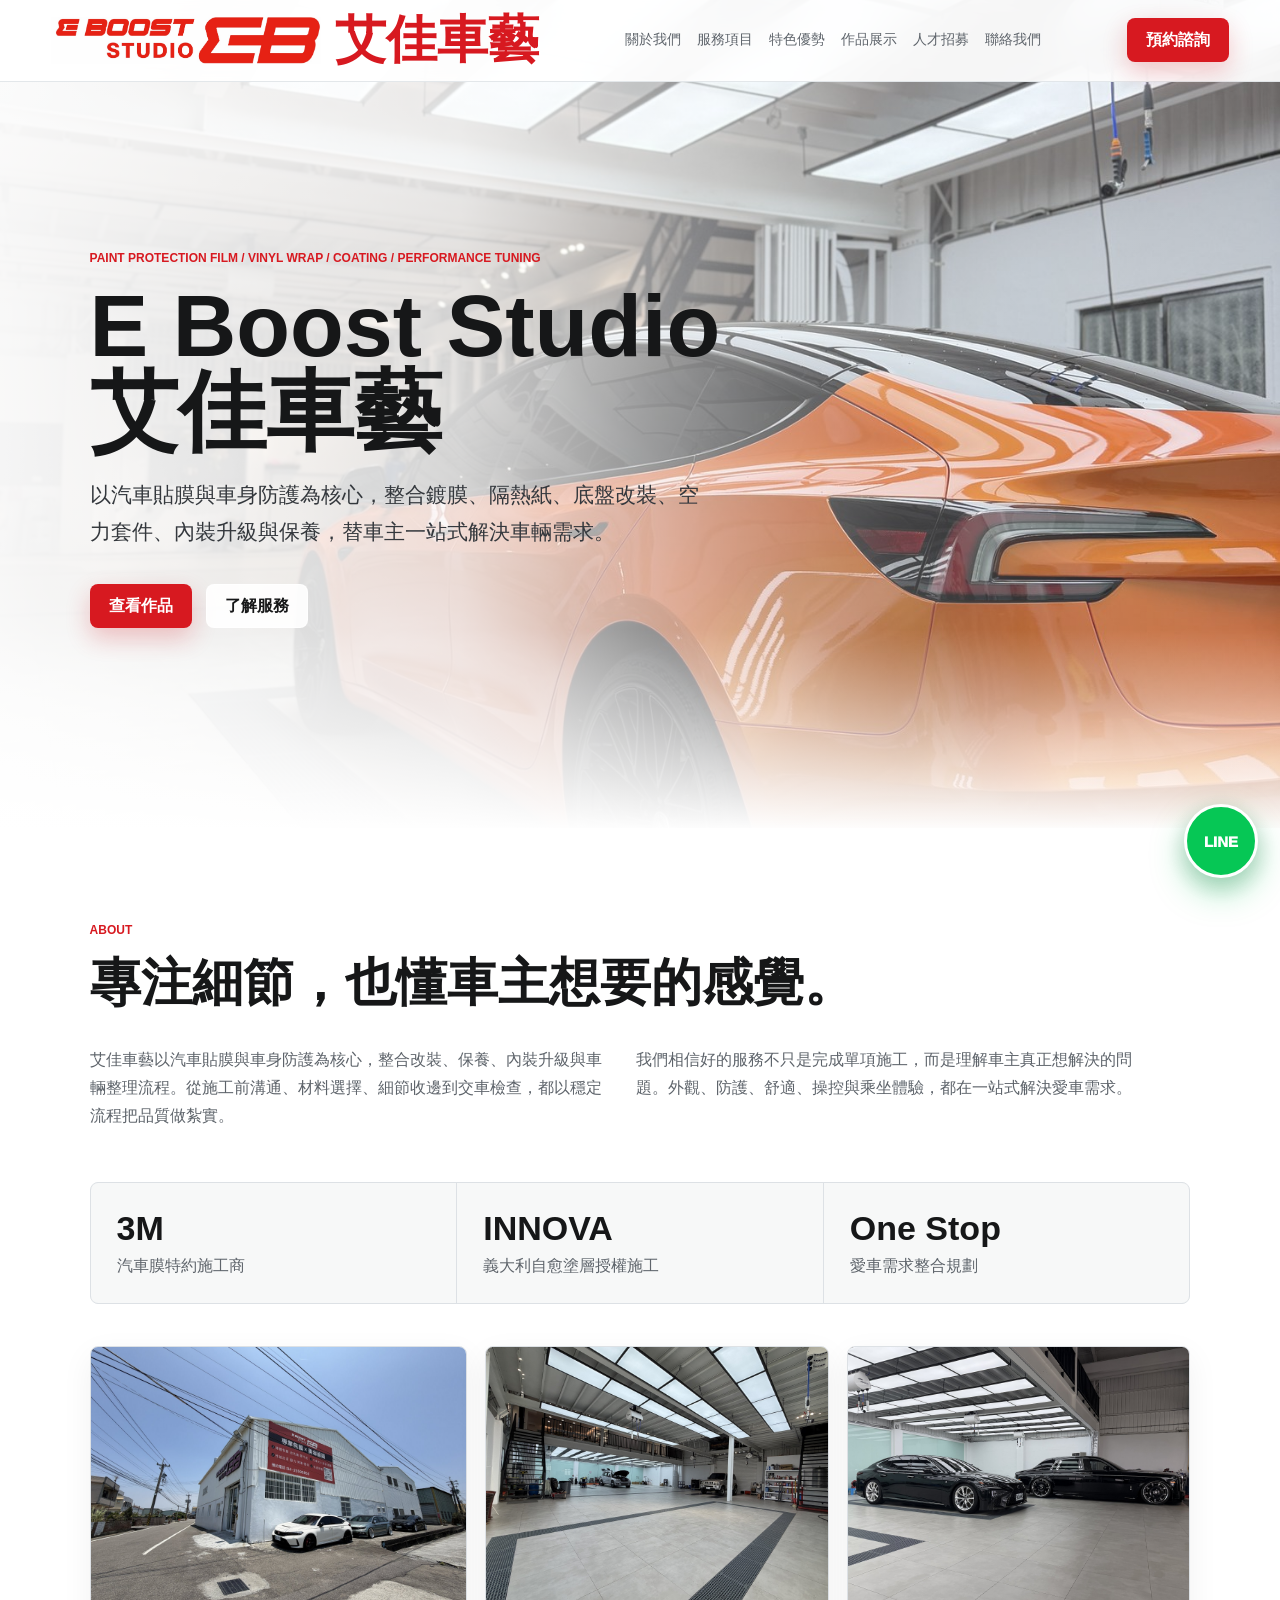
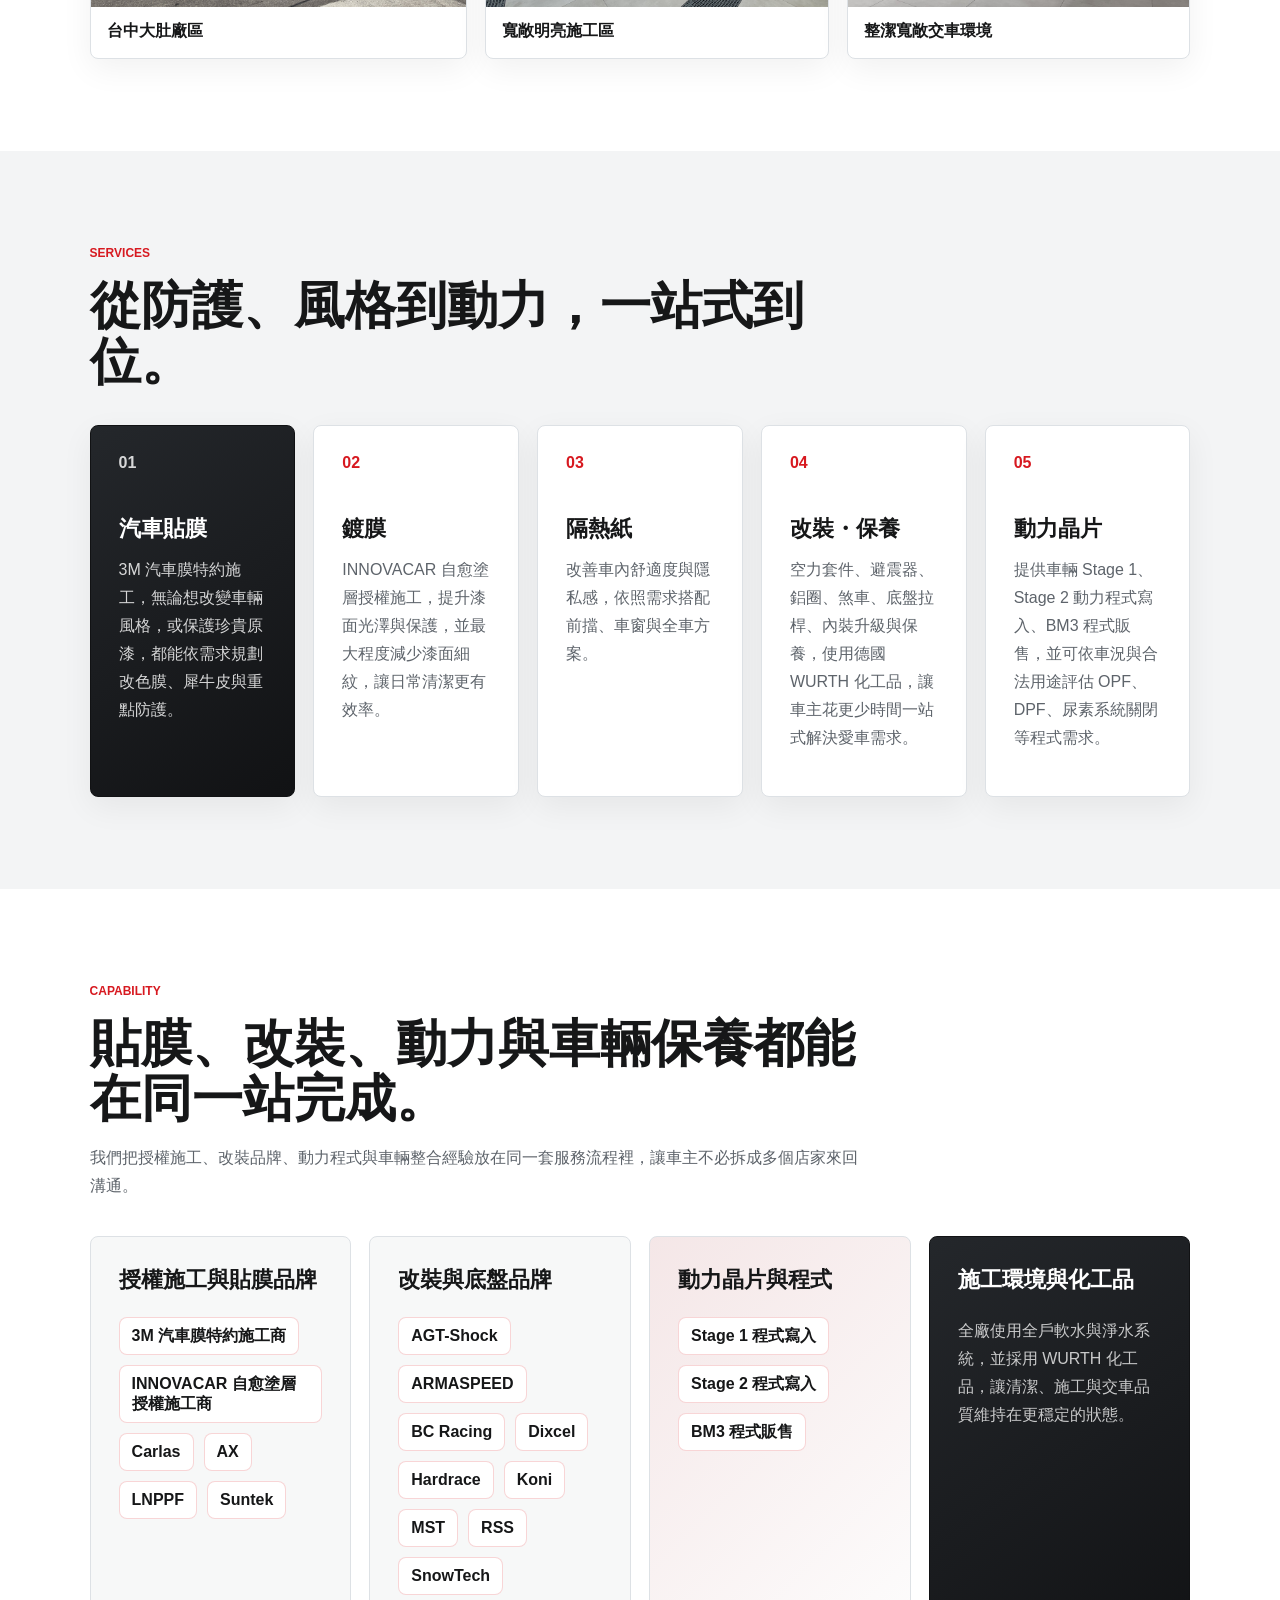
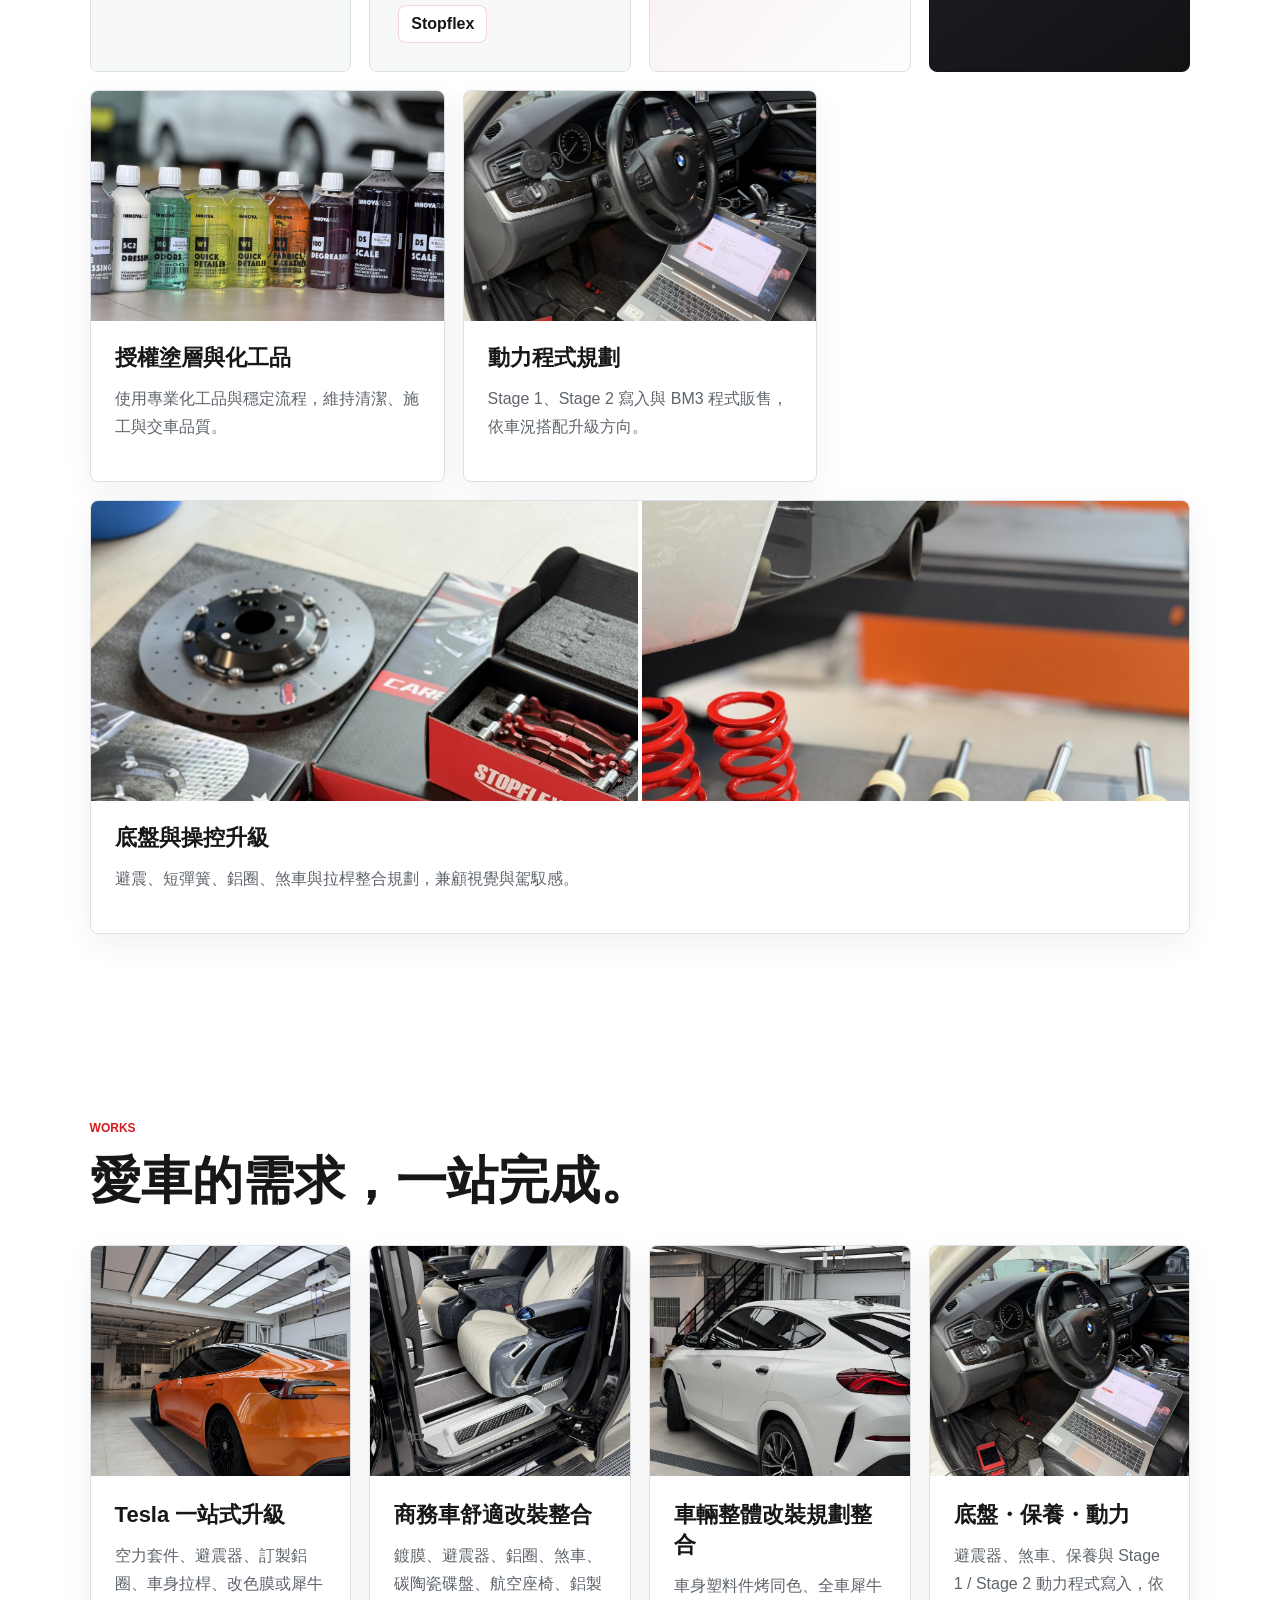
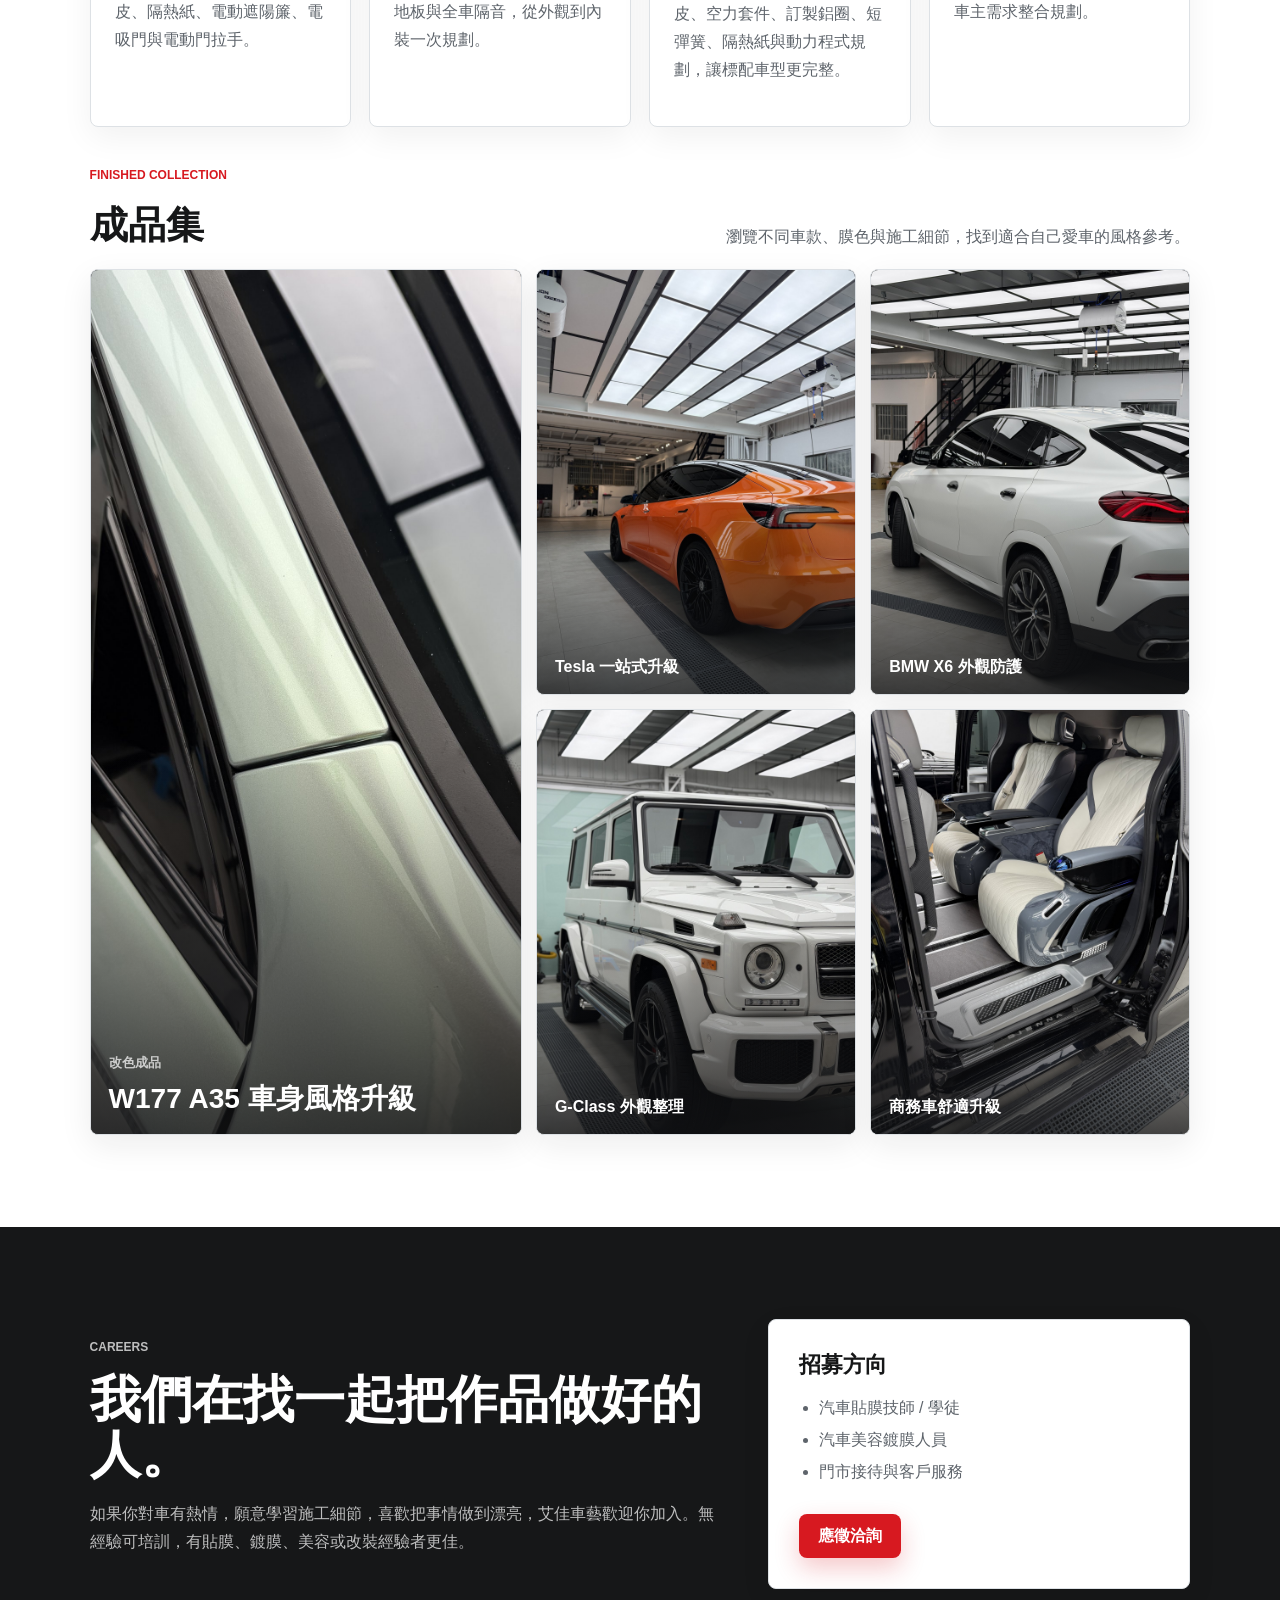
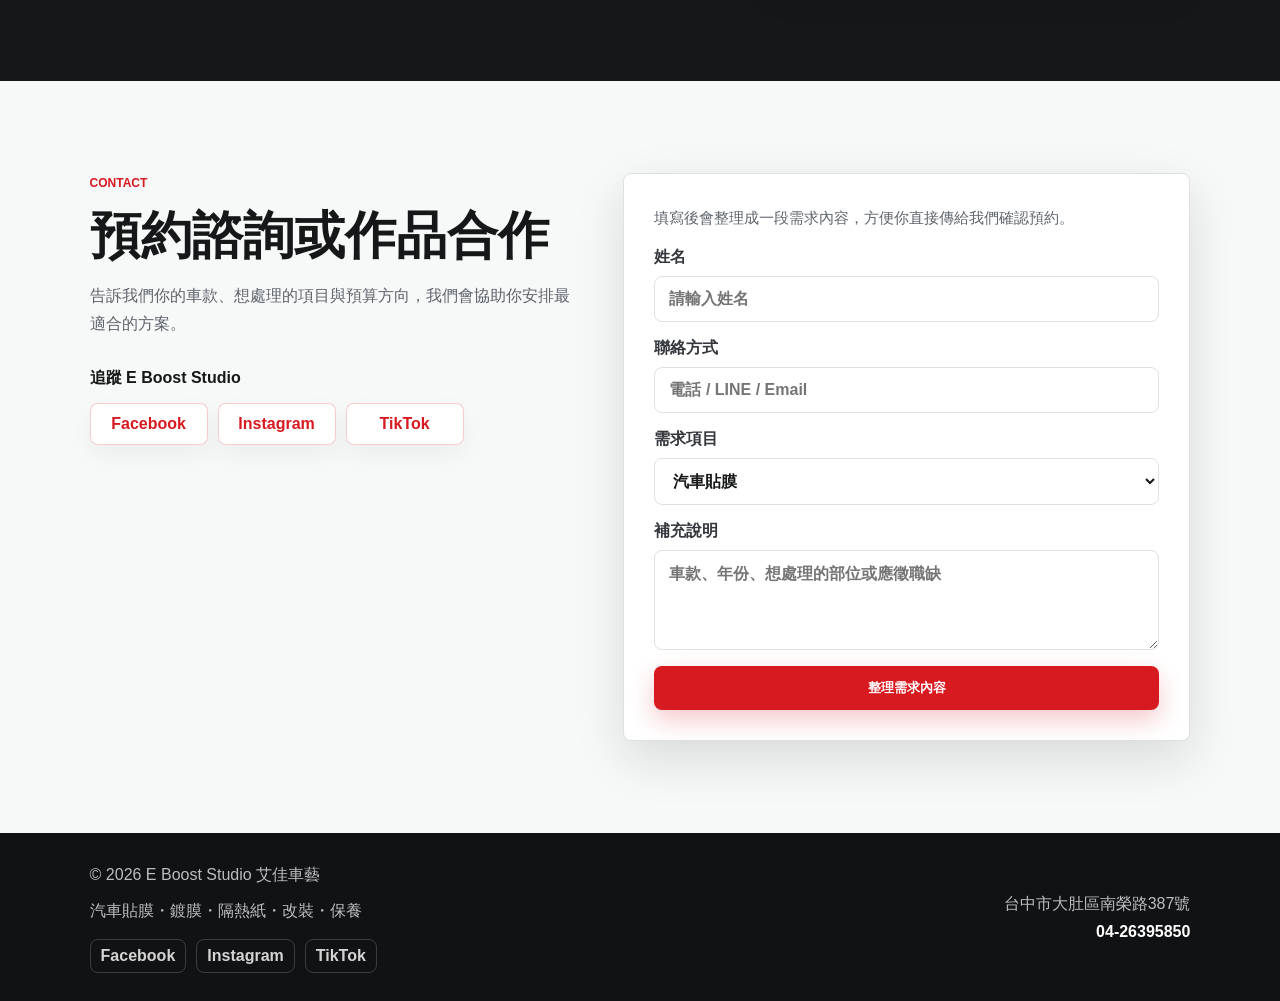
==== commit af8a4cf0: "Add files via upload" ====
--- a/index.html
+++ b/index.html
@@ -284,14 +284,15 @@
             </div>
           </div>
         </div>
-        <form class="contact-form">
+        <form class="contact-form" id="leadForm">
+          <p class="form-note">填寫後會整理成一段需求內容，方便你直接傳給我們確認預約。</p>
           <label>
             姓名
-            <input type="text" name="name" placeholder="請輸入姓名" />
+            <input type="text" name="name" placeholder="請輸入姓名" required />
           </label>
           <label>
             聯絡方式
-            <input type="text" name="contact" placeholder="電話 / LINE / Email" />
+            <input type="text" name="contact" placeholder="電話 / LINE / Email" required />
           </label>
           <label>
             需求項目
@@ -308,7 +309,16 @@
             補充說明
             <textarea name="message" rows="4" placeholder="車款、年份、想處理的部位或應徵職缺"></textarea>
           </label>
-          <button class="button primary" type="submit">送出需求</button>
+          <button class="button primary" type="submit">整理需求內容</button>
+          <div class="lead-result" id="leadResult" hidden>
+            <strong>需求內容已整理完成</strong>
+            <p>請複製下方內容，透過 Facebook、Instagram、TikTok 或電話傳給我們。</p>
+            <textarea id="leadMessage" rows="7" readonly></textarea>
+            <div class="lead-actions">
+              <button class="button primary" type="button" id="copyLead">複製需求內容</button>
+              <a class="button secondary" href="tel:04-26395850">直接撥打</a>
+            </div>
+          </div>
         </form>
       </section>
     </main>
@@ -328,5 +338,50 @@
         <a href="tel:04-26395850">04-26395850</a>
       </address>
     </footer>
+    <a class="floating-line" href="https://lin.ee/sUGMmXs" target="_blank" rel="noreferrer" aria-label="LINE 聯絡 E Boost Studio">LINE</a>
+    <script>
+      const leadForm = document.querySelector("#leadForm");
+      const leadResult = document.querySelector("#leadResult");
+      const leadMessage = document.querySelector("#leadMessage");
+      const copyLead = document.querySelector("#copyLead");
+
+      if (leadForm) {
+        leadForm.addEventListener("submit", (event) => {
+          event.preventDefault();
+          const formData = new FormData(leadForm);
+          const name = formData.get("name")?.toString().trim() || "未填寫";
+          const contact = formData.get("contact")?.toString().trim() || "未填寫";
+          const service = formData.get("service")?.toString().trim() || "未選擇";
+          const message = formData.get("message")?.toString().trim() || "未填寫";
+
+          leadMessage.value = [
+            "您好，我想諮詢 E Boost Studio 艾佳車藝服務：",
+            "",
+            `姓名：${name}`,
+            `聯絡方式：${contact}`,
+            `需求項目：${service}`,
+            `補充說明：${message}`,
+          ].join("\n");
+
+          leadResult.hidden = false;
+          leadResult.scrollIntoView({ behavior: "smooth", block: "nearest" });
+        });
+
+        copyLead?.addEventListener("click", async () => {
+          leadMessage.select();
+          try {
+            await navigator.clipboard.writeText(leadMessage.value);
+            copyLead.textContent = "已複製";
+          } catch {
+            document.execCommand("copy");
+            copyLead.textContent = "已複製";
+          }
+
+          window.setTimeout(() => {
+            copyLead.textContent = "複製需求內容";
+          }, 1800);
+        });
+      }
+    </script>
   </body>
 </html>
--- a/styles.css
+++ b/styles.css
@@ -796,6 +796,13 @@
   box-shadow: var(--shadow);
 }
 
+.form-note {
+  margin: 0;
+  color: var(--muted);
+  font-size: 15px;
+  line-height: 1.8;
+}
+
 label {
   display: grid;
   gap: 8px;
@@ -819,6 +826,47 @@
   resize: vertical;
 }
 
+.lead-result {
+  display: grid;
+  gap: 12px;
+  margin-top: 6px;
+  padding: 18px;
+  border: 1px solid rgba(215, 25, 32, 0.18);
+  border-radius: 8px;
+  background: #fff7f7;
+}
+
+.lead-result[hidden] {
+  display: none;
+}
+
+.lead-result strong {
+  color: var(--ink);
+  font-size: 18px;
+}
+
+.lead-result p {
+  margin: 0;
+  color: var(--muted);
+  font-size: 15px;
+  line-height: 1.8;
+}
+
+.lead-result textarea {
+  min-height: 170px;
+  background: var(--white);
+}
+
+.lead-actions {
+  display: flex;
+  flex-wrap: wrap;
+  gap: 10px;
+}
+
+.lead-actions .button {
+  flex: 1 1 180px;
+}
+
 .site-footer {
   display: flex;
   align-items: center;
@@ -866,6 +914,32 @@
   border-color: rgba(215, 25, 32, 0.72);
   color: var(--white);
   background: var(--red);
+}
+
+.floating-line {
+  position: fixed;
+  right: 22px;
+  bottom: 22px;
+  z-index: 30;
+  display: inline-flex;
+  width: 74px;
+  height: 74px;
+  align-items: center;
+  justify-content: center;
+  border: 3px solid var(--white);
+  border-radius: 999px;
+  color: var(--white);
+  background: #06c755;
+  box-shadow: 0 14px 34px rgba(6, 199, 85, 0.35), 0 8px 22px rgba(17, 18, 20, 0.18);
+  font-size: 15px;
+  font-weight: 950;
+  letter-spacing: 0;
+}
+
+.floating-line:hover {
+  color: var(--white);
+  background: #04b84f;
+  transform: translateY(-2px);
 }
 
 @media (max-width: 920px) {
@@ -1020,4 +1094,12 @@
   .upload-preview {
     grid-template-columns: 1fr;
   }
-}
+
+  .floating-line {
+    right: 16px;
+    bottom: 16px;
+    width: 64px;
+    height: 64px;
+    font-size: 13px;
+  }
+}
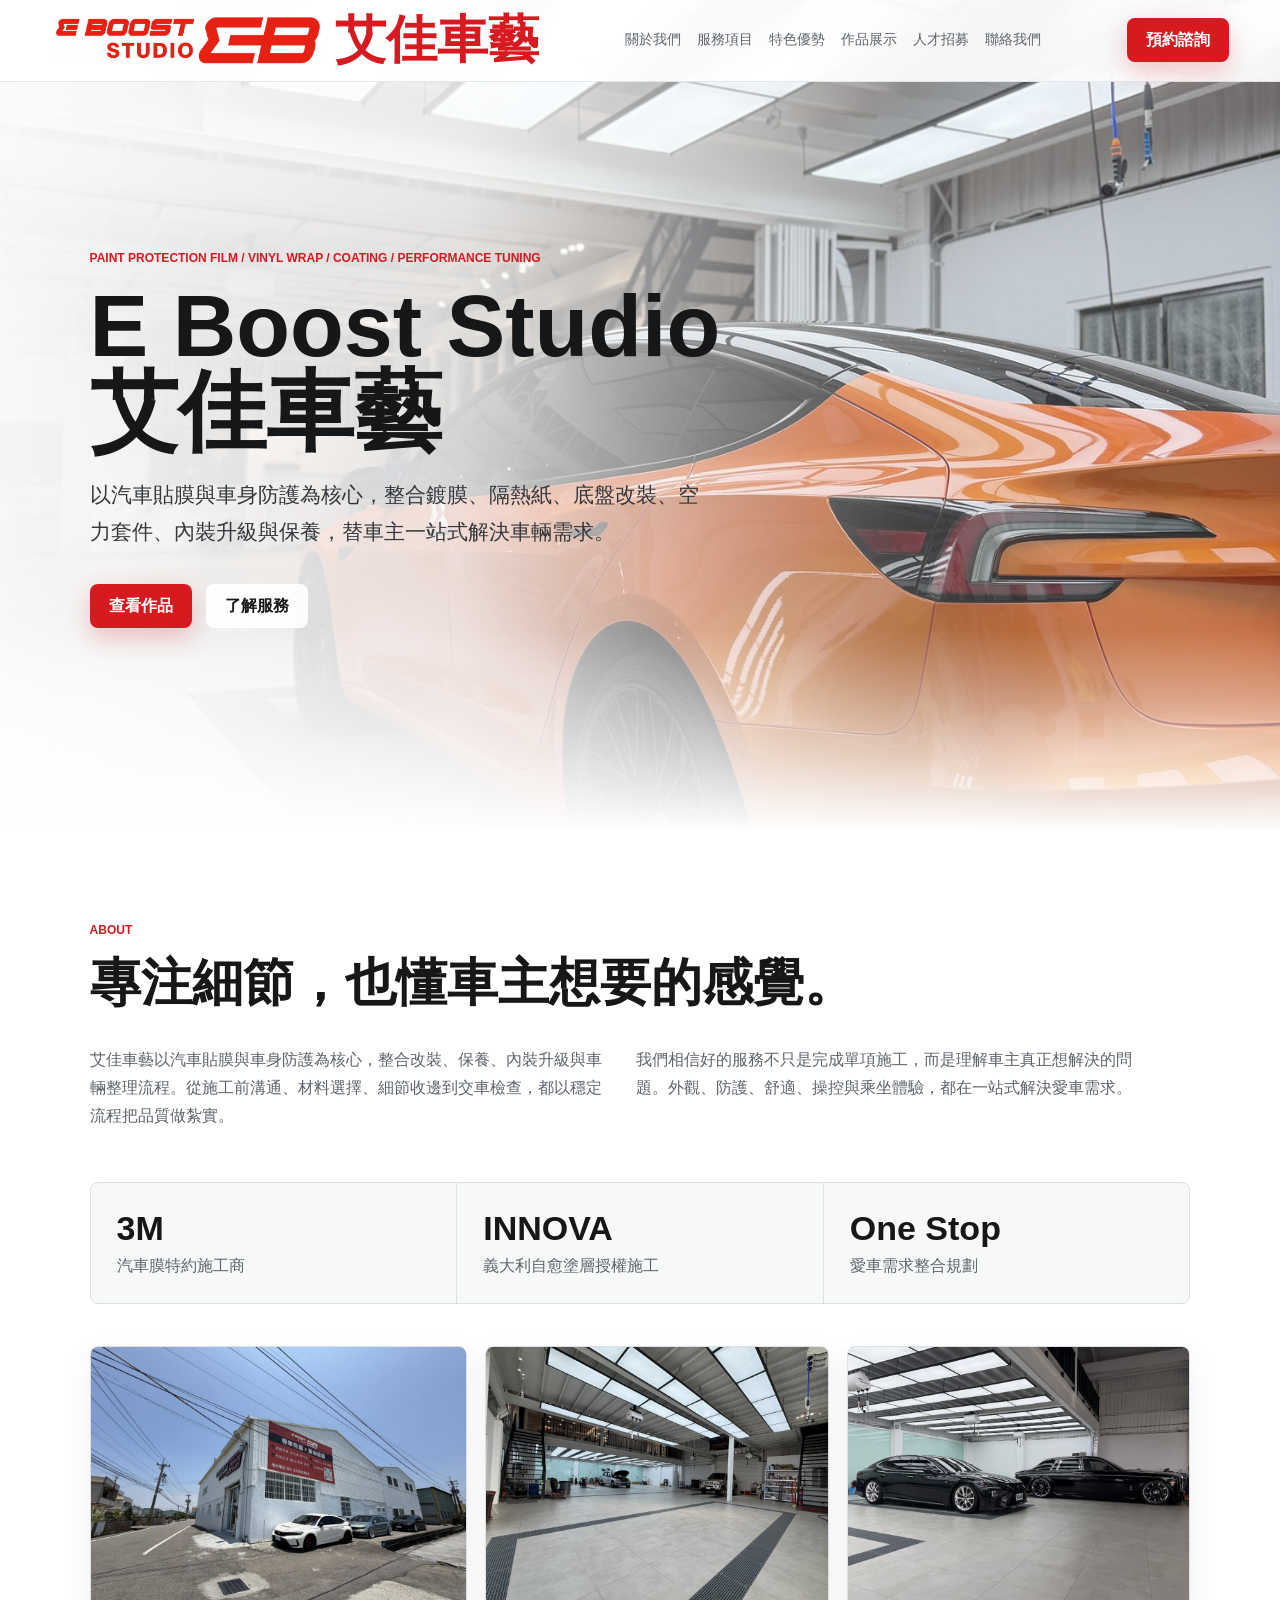
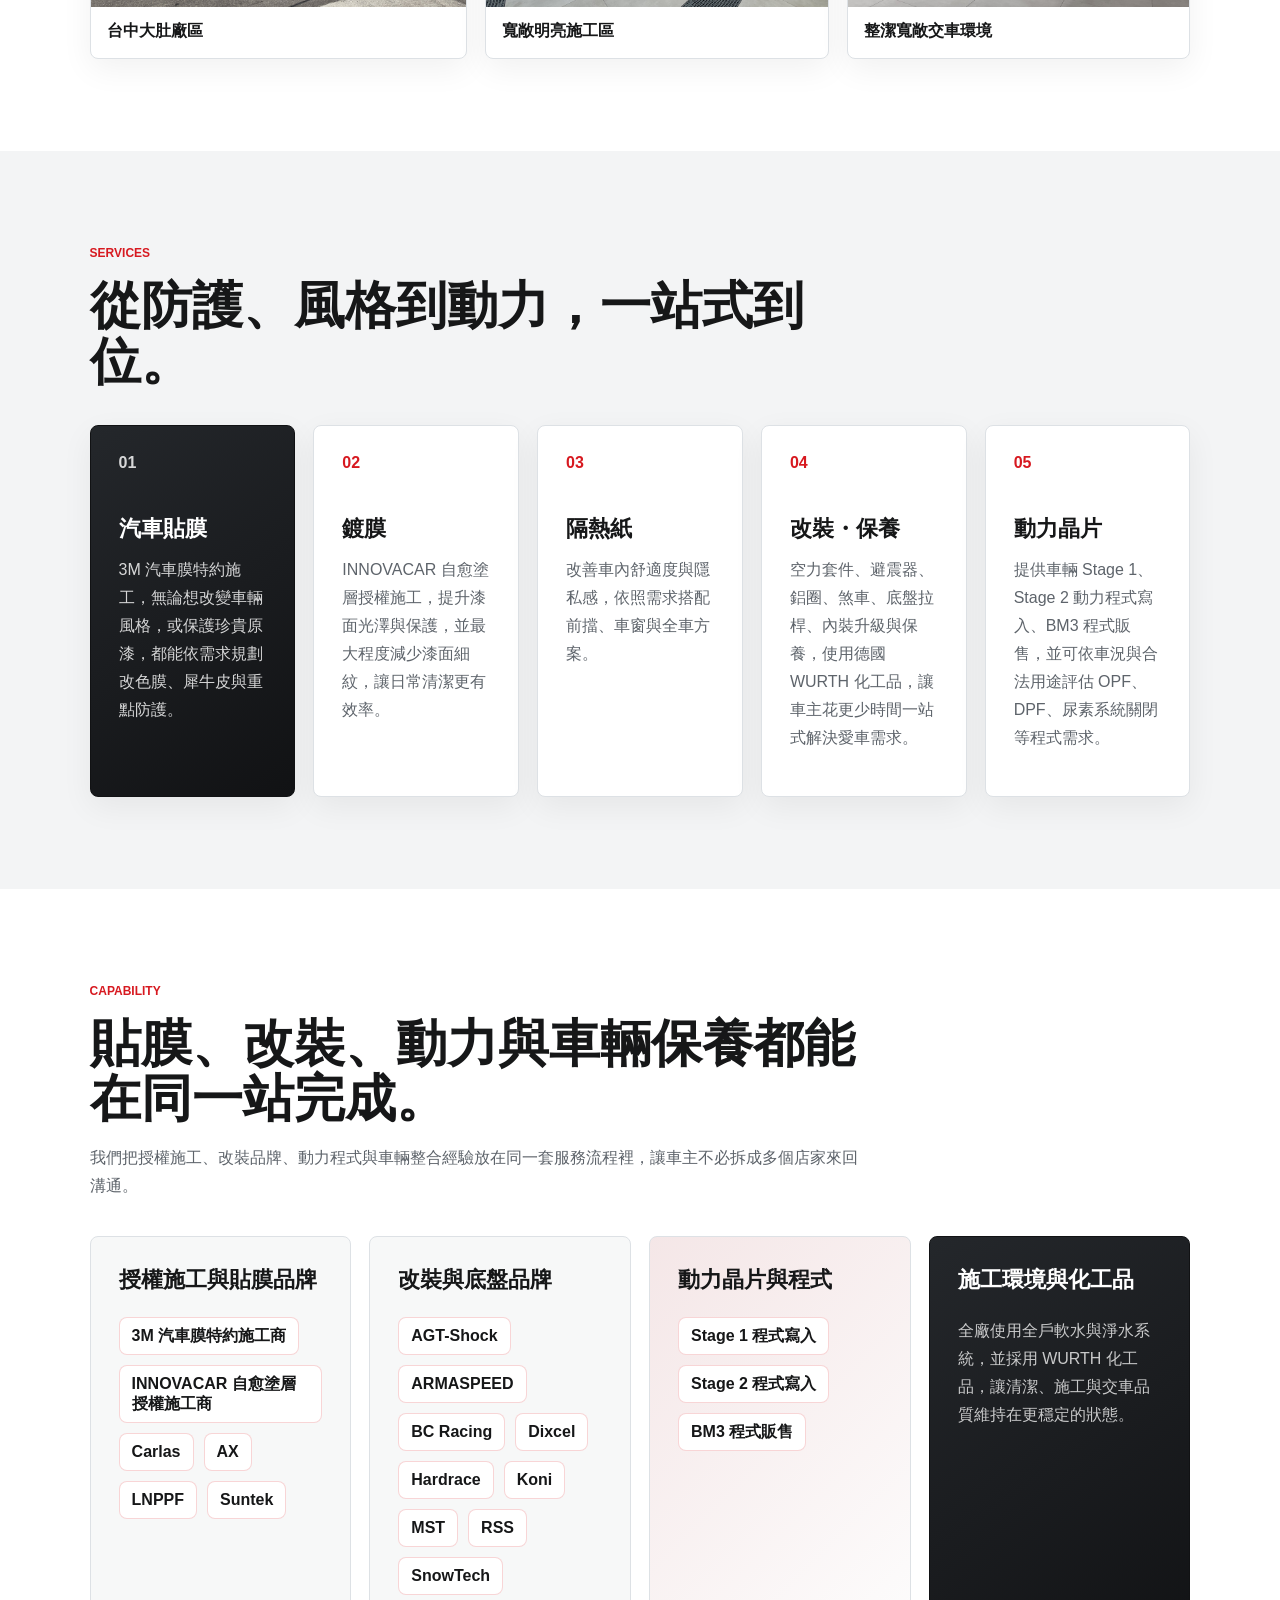
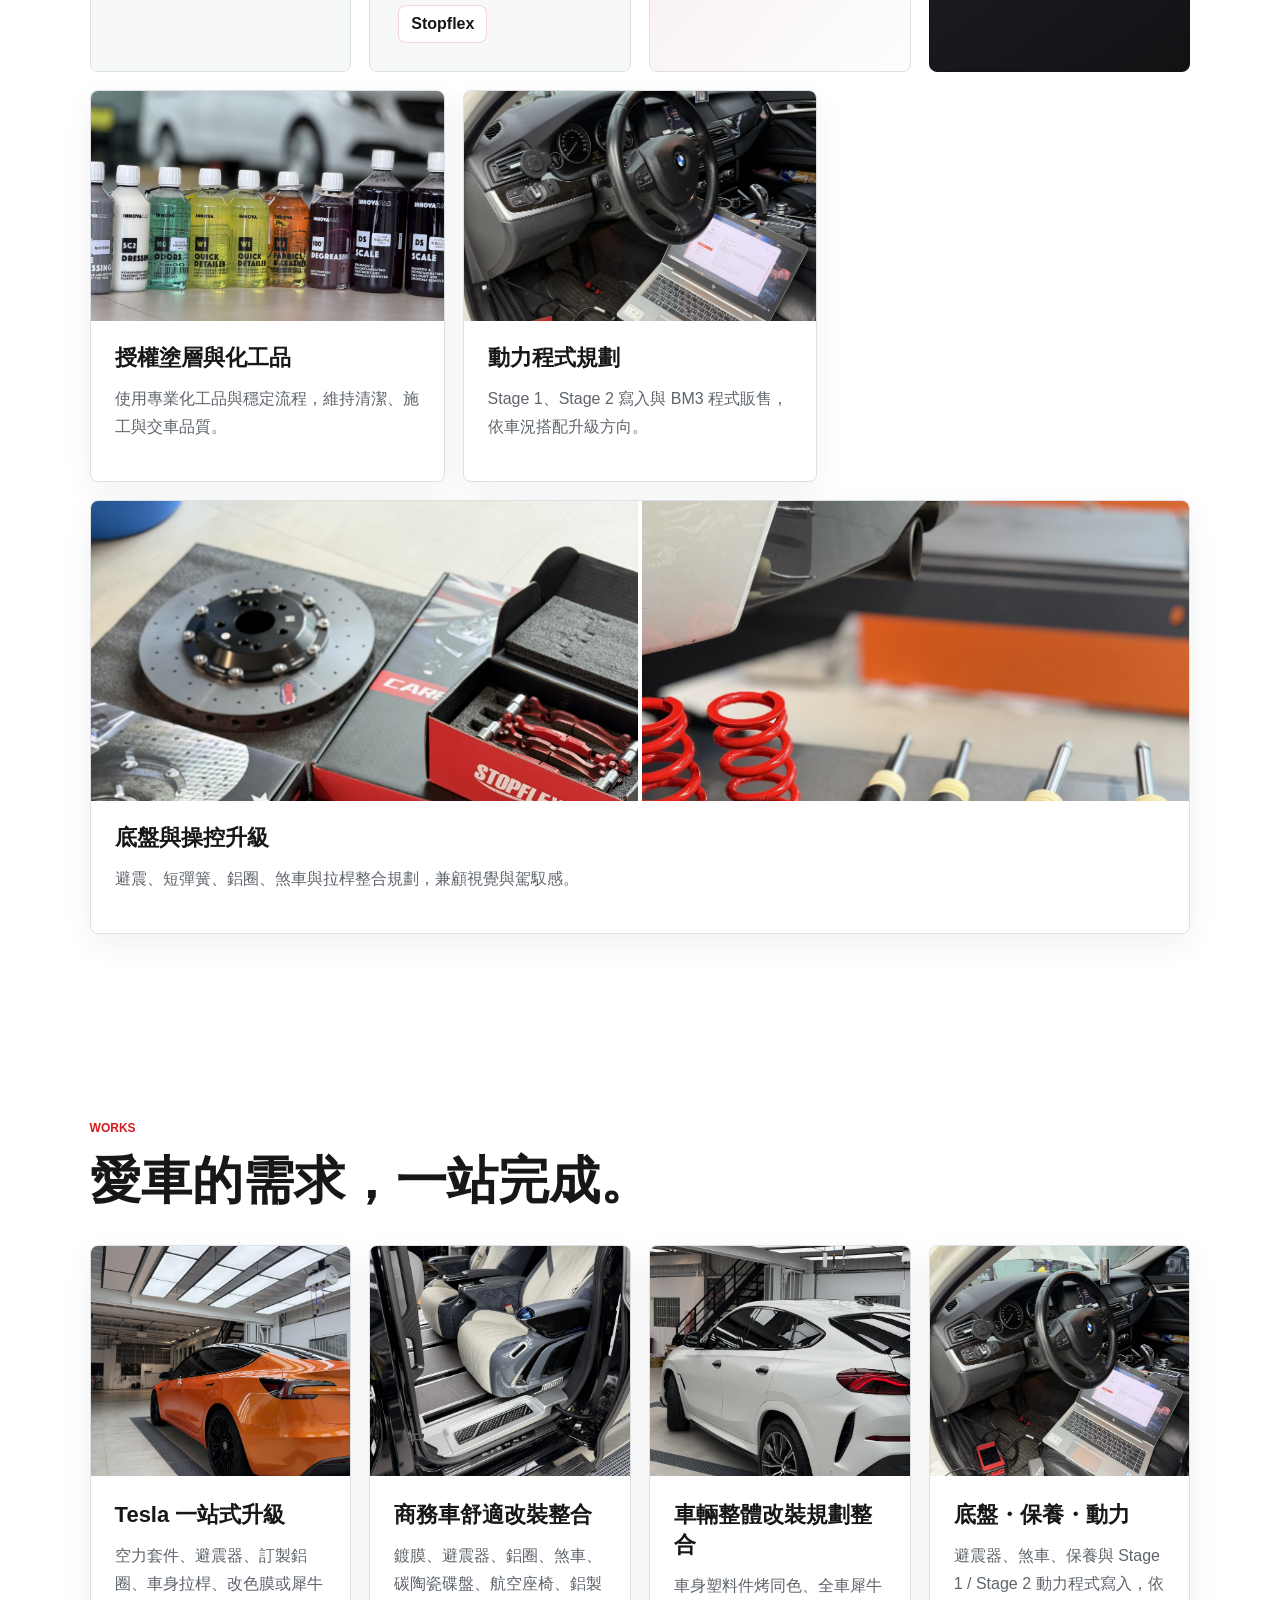
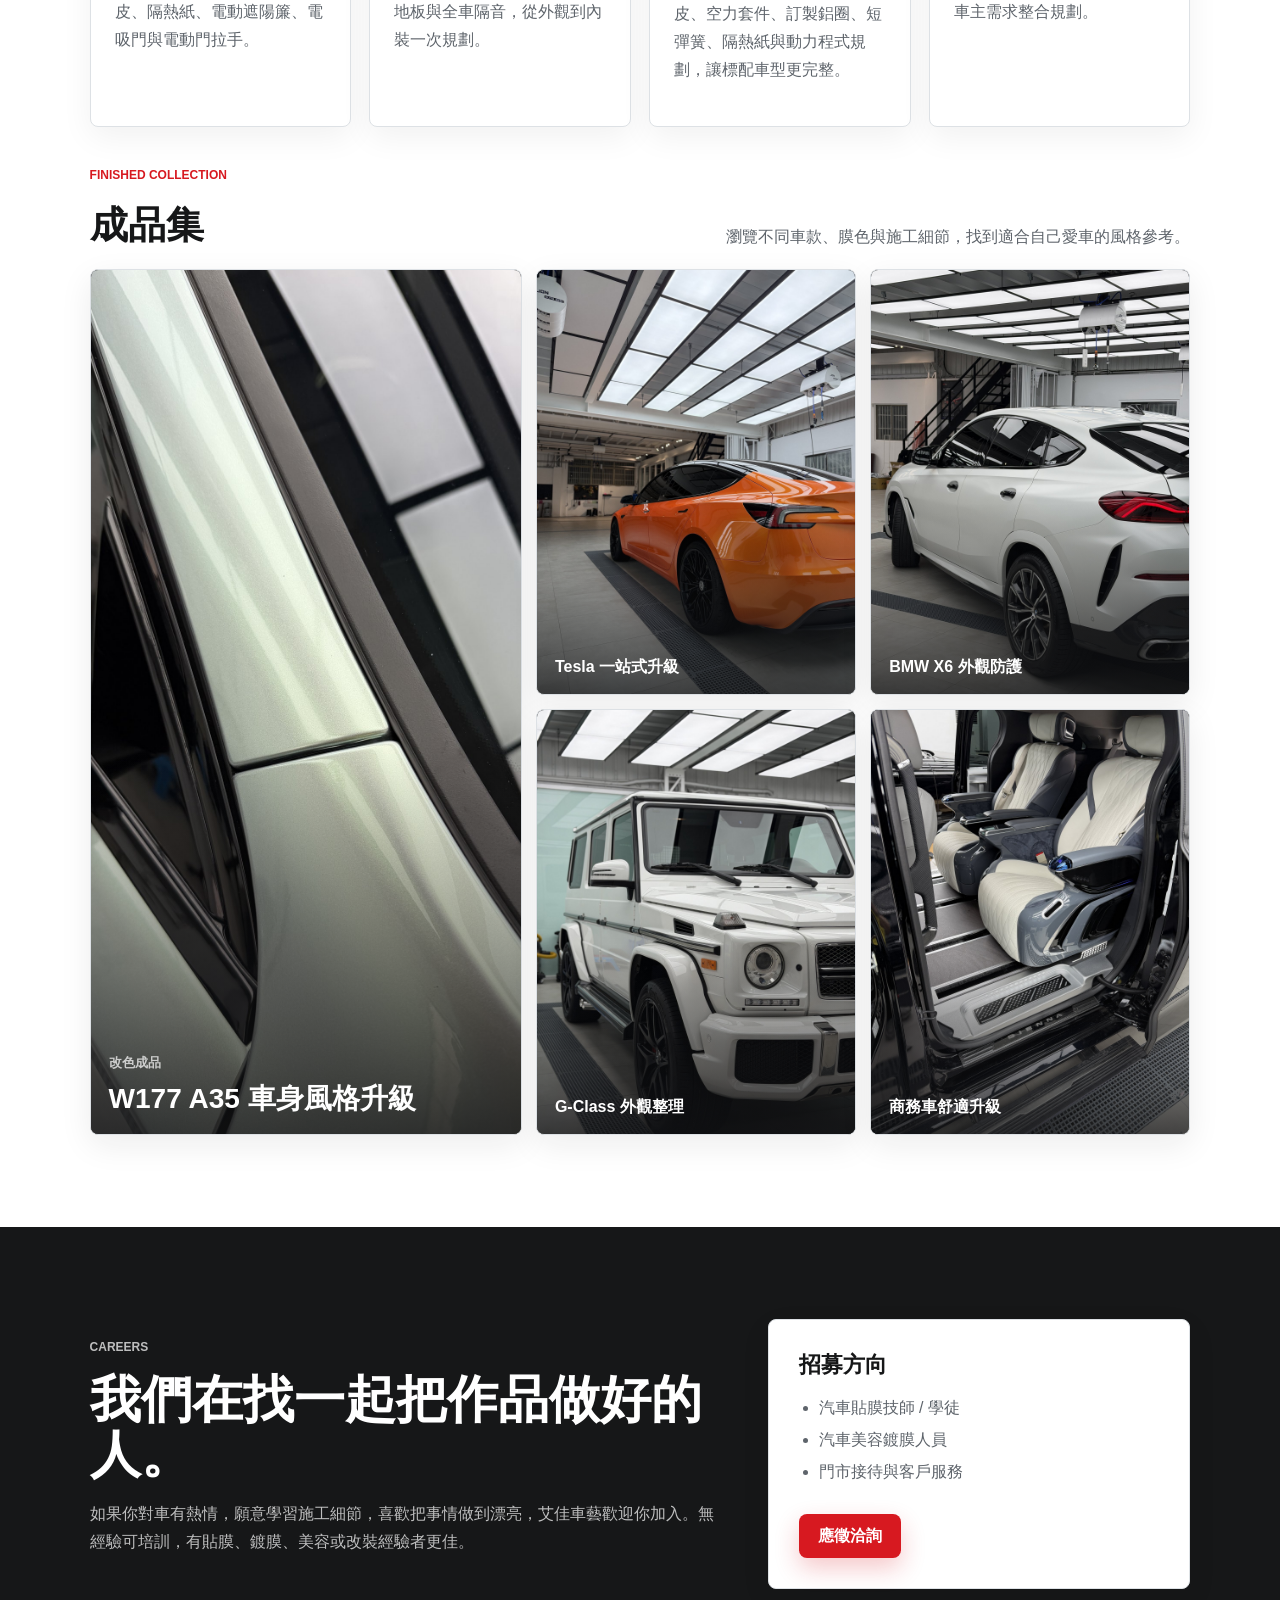
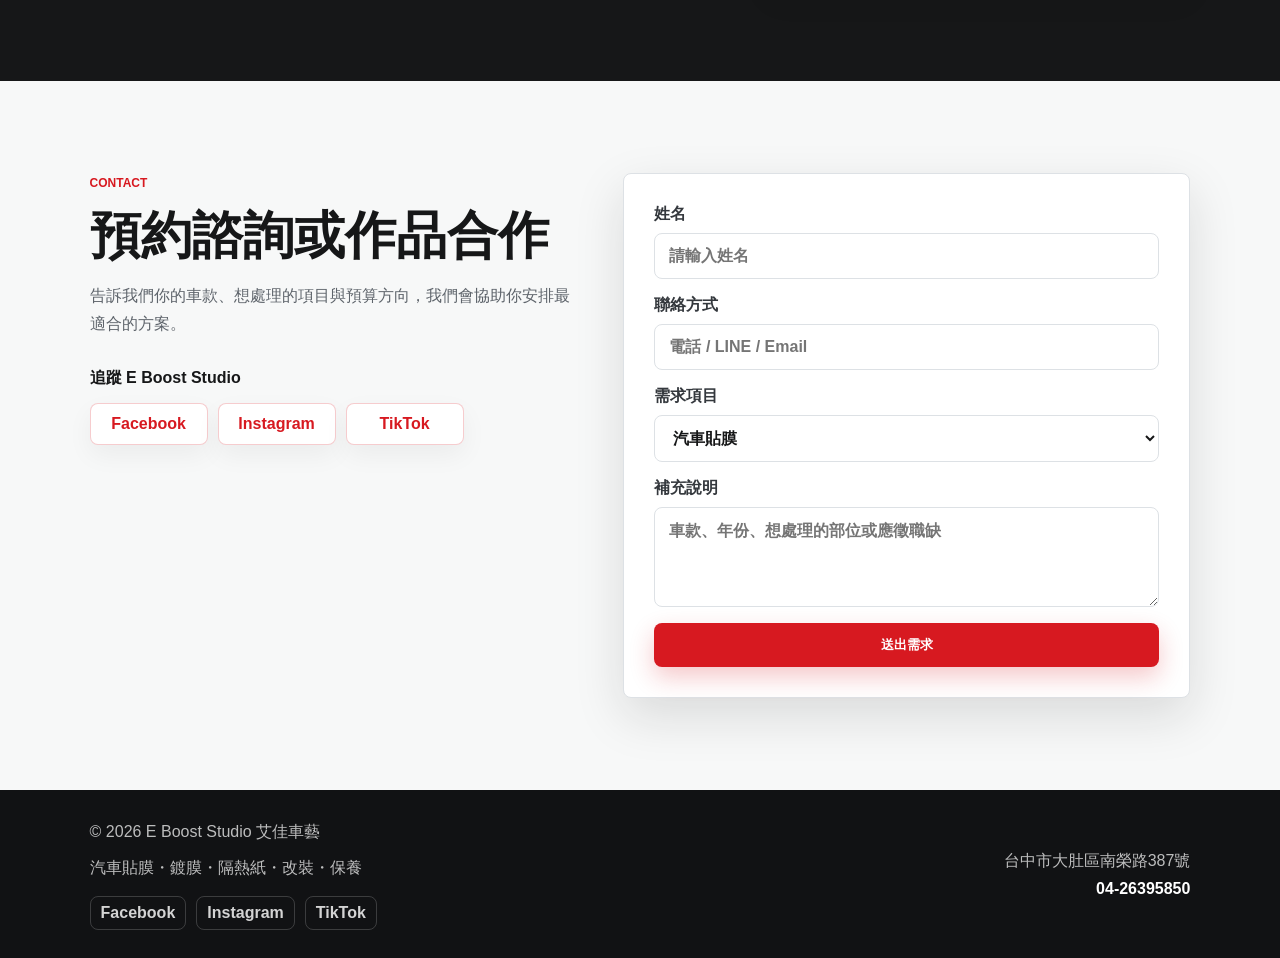
==== commit 8692ccfc: "Add files via upload" ====
--- a/index.html
+++ b/index.html
@@ -284,15 +284,14 @@
             </div>
           </div>
         </div>
-        <form class="contact-form" id="leadForm">
-          <p class="form-note">填寫後會整理成一段需求內容，方便你直接傳給我們確認預約。</p>
+        <form class="contact-form">
           <label>
             姓名
-            <input type="text" name="name" placeholder="請輸入姓名" required />
+            <input type="text" name="name" placeholder="請輸入姓名" />
           </label>
           <label>
             聯絡方式
-            <input type="text" name="contact" placeholder="電話 / LINE / Email" required />
+            <input type="text" name="contact" placeholder="電話 / LINE / Email" />
           </label>
           <label>
             需求項目
@@ -309,16 +308,7 @@
             補充說明
             <textarea name="message" rows="4" placeholder="車款、年份、想處理的部位或應徵職缺"></textarea>
           </label>
-          <button class="button primary" type="submit">整理需求內容</button>
-          <div class="lead-result" id="leadResult" hidden>
-            <strong>需求內容已整理完成</strong>
-            <p>請複製下方內容，透過 Facebook、Instagram、TikTok 或電話傳給我們。</p>
-            <textarea id="leadMessage" rows="7" readonly></textarea>
-            <div class="lead-actions">
-              <button class="button primary" type="button" id="copyLead">複製需求內容</button>
-              <a class="button secondary" href="tel:04-26395850">直接撥打</a>
-            </div>
-          </div>
+          <button class="button primary" type="submit">送出需求</button>
         </form>
       </section>
     </main>
@@ -338,50 +328,5 @@
         <a href="tel:04-26395850">04-26395850</a>
       </address>
     </footer>
-    <a class="floating-line" href="https://lin.ee/sUGMmXs" target="_blank" rel="noreferrer" aria-label="LINE 聯絡 E Boost Studio">LINE</a>
-    <script>
-      const leadForm = document.querySelector("#leadForm");
-      const leadResult = document.querySelector("#leadResult");
-      const leadMessage = document.querySelector("#leadMessage");
-      const copyLead = document.querySelector("#copyLead");
-
-      if (leadForm) {
-        leadForm.addEventListener("submit", (event) => {
-          event.preventDefault();
-          const formData = new FormData(leadForm);
-          const name = formData.get("name")?.toString().trim() || "未填寫";
-          const contact = formData.get("contact")?.toString().trim() || "未填寫";
-          const service = formData.get("service")?.toString().trim() || "未選擇";
-          const message = formData.get("message")?.toString().trim() || "未填寫";
-
-          leadMessage.value = [
-            "您好，我想諮詢 E Boost Studio 艾佳車藝服務：",
-            "",
-            `姓名：${name}`,
-            `聯絡方式：${contact}`,
-            `需求項目：${service}`,
-            `補充說明：${message}`,
-          ].join("\n");
-
-          leadResult.hidden = false;
-          leadResult.scrollIntoView({ behavior: "smooth", block: "nearest" });
-        });
-
-        copyLead?.addEventListener("click", async () => {
-          leadMessage.select();
-          try {
-            await navigator.clipboard.writeText(leadMessage.value);
-            copyLead.textContent = "已複製";
-          } catch {
-            document.execCommand("copy");
-            copyLead.textContent = "已複製";
-          }
-
-          window.setTimeout(() => {
-            copyLead.textContent = "複製需求內容";
-          }, 1800);
-        });
-      }
-    </script>
   </body>
 </html>
--- a/styles.css
+++ b/styles.css
@@ -796,13 +796,6 @@
   box-shadow: var(--shadow);
 }
 
-.form-note {
-  margin: 0;
-  color: var(--muted);
-  font-size: 15px;
-  line-height: 1.8;
-}
-
 label {
   display: grid;
   gap: 8px;
@@ -826,47 +819,6 @@
   resize: vertical;
 }
 
-.lead-result {
-  display: grid;
-  gap: 12px;
-  margin-top: 6px;
-  padding: 18px;
-  border: 1px solid rgba(215, 25, 32, 0.18);
-  border-radius: 8px;
-  background: #fff7f7;
-}
-
-.lead-result[hidden] {
-  display: none;
-}
-
-.lead-result strong {
-  color: var(--ink);
-  font-size: 18px;
-}
-
-.lead-result p {
-  margin: 0;
-  color: var(--muted);
-  font-size: 15px;
-  line-height: 1.8;
-}
-
-.lead-result textarea {
-  min-height: 170px;
-  background: var(--white);
-}
-
-.lead-actions {
-  display: flex;
-  flex-wrap: wrap;
-  gap: 10px;
-}
-
-.lead-actions .button {
-  flex: 1 1 180px;
-}
-
 .site-footer {
   display: flex;
   align-items: center;
@@ -914,32 +866,6 @@
   border-color: rgba(215, 25, 32, 0.72);
   color: var(--white);
   background: var(--red);
-}
-
-.floating-line {
-  position: fixed;
-  right: 22px;
-  bottom: 22px;
-  z-index: 30;
-  display: inline-flex;
-  width: 74px;
-  height: 74px;
-  align-items: center;
-  justify-content: center;
-  border: 3px solid var(--white);
-  border-radius: 999px;
-  color: var(--white);
-  background: #06c755;
-  box-shadow: 0 14px 34px rgba(6, 199, 85, 0.35), 0 8px 22px rgba(17, 18, 20, 0.18);
-  font-size: 15px;
-  font-weight: 950;
-  letter-spacing: 0;
-}
-
-.floating-line:hover {
-  color: var(--white);
-  background: #04b84f;
-  transform: translateY(-2px);
 }
 
 @media (max-width: 920px) {
@@ -1094,12 +1020,4 @@
   .upload-preview {
     grid-template-columns: 1fr;
   }
-
-  .floating-line {
-    right: 16px;
-    bottom: 16px;
-    width: 64px;
-    height: 64px;
-    font-size: 13px;
-  }
-}
+}
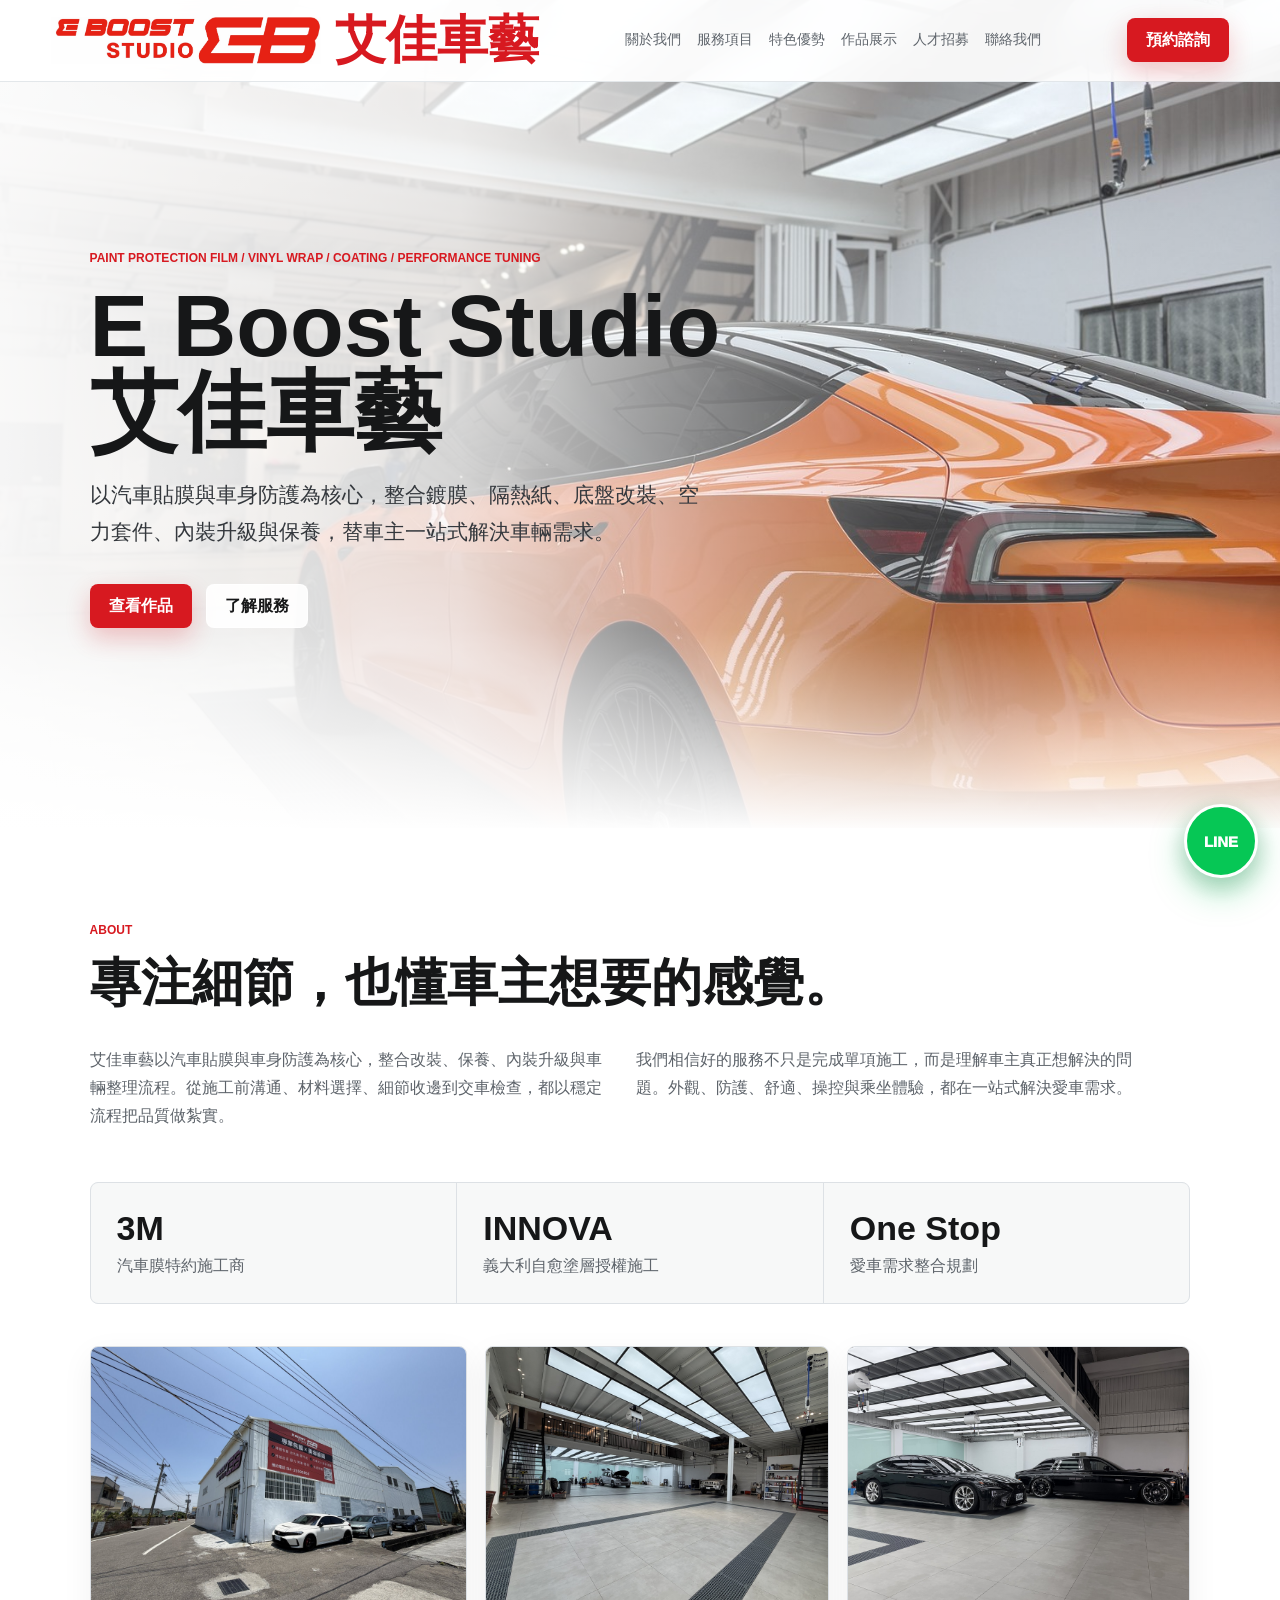
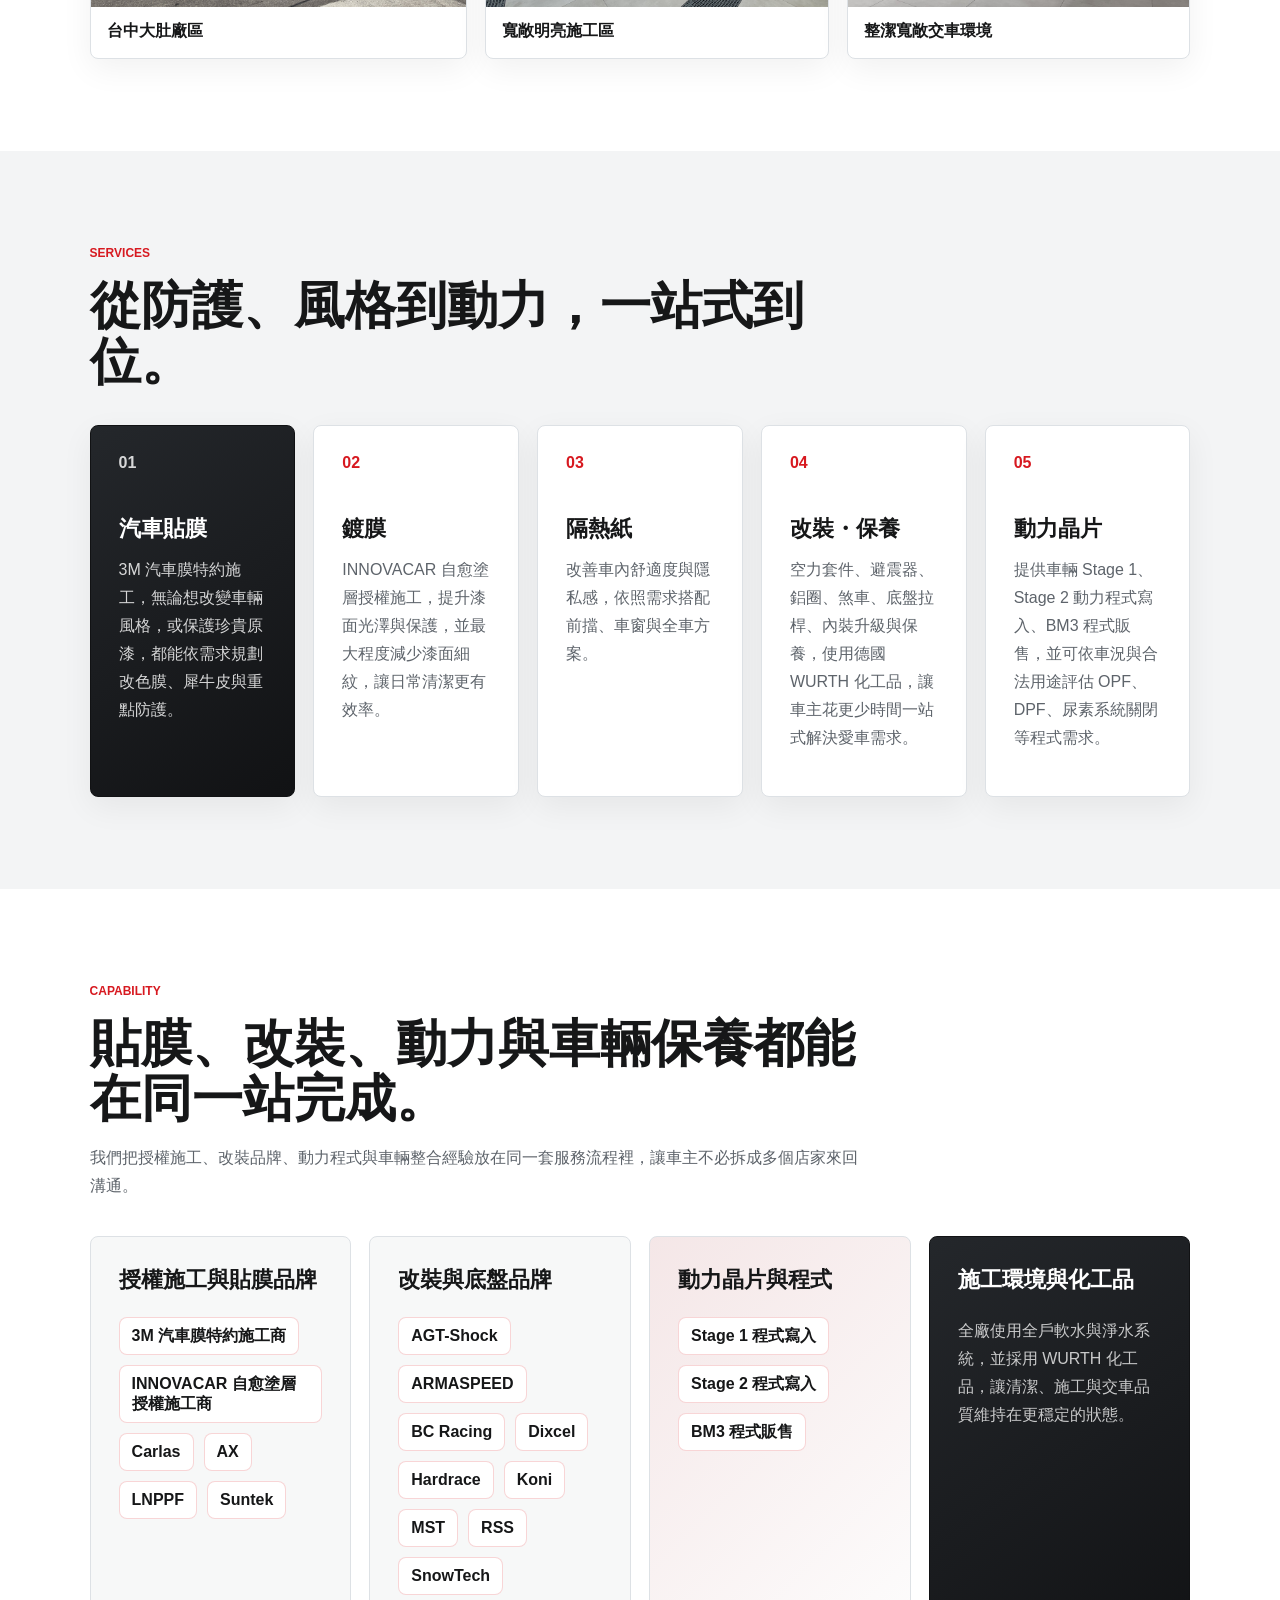
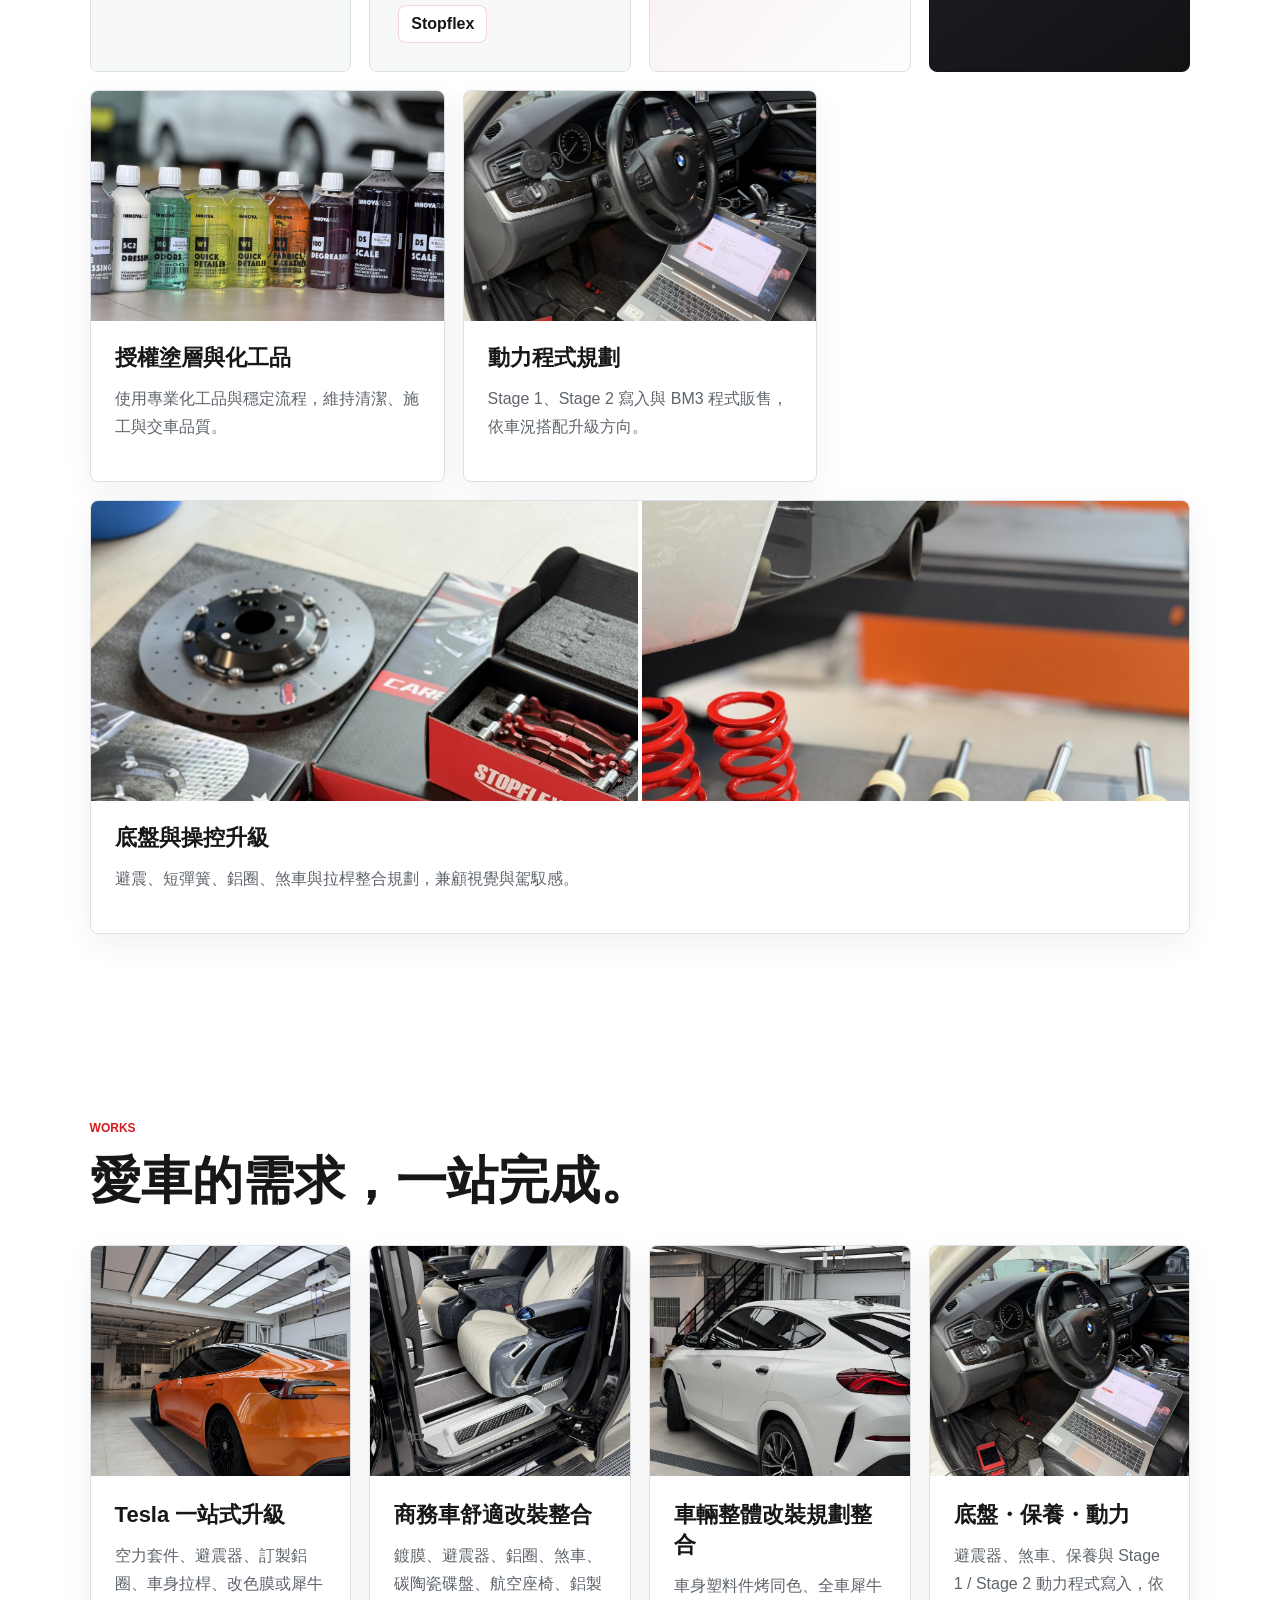
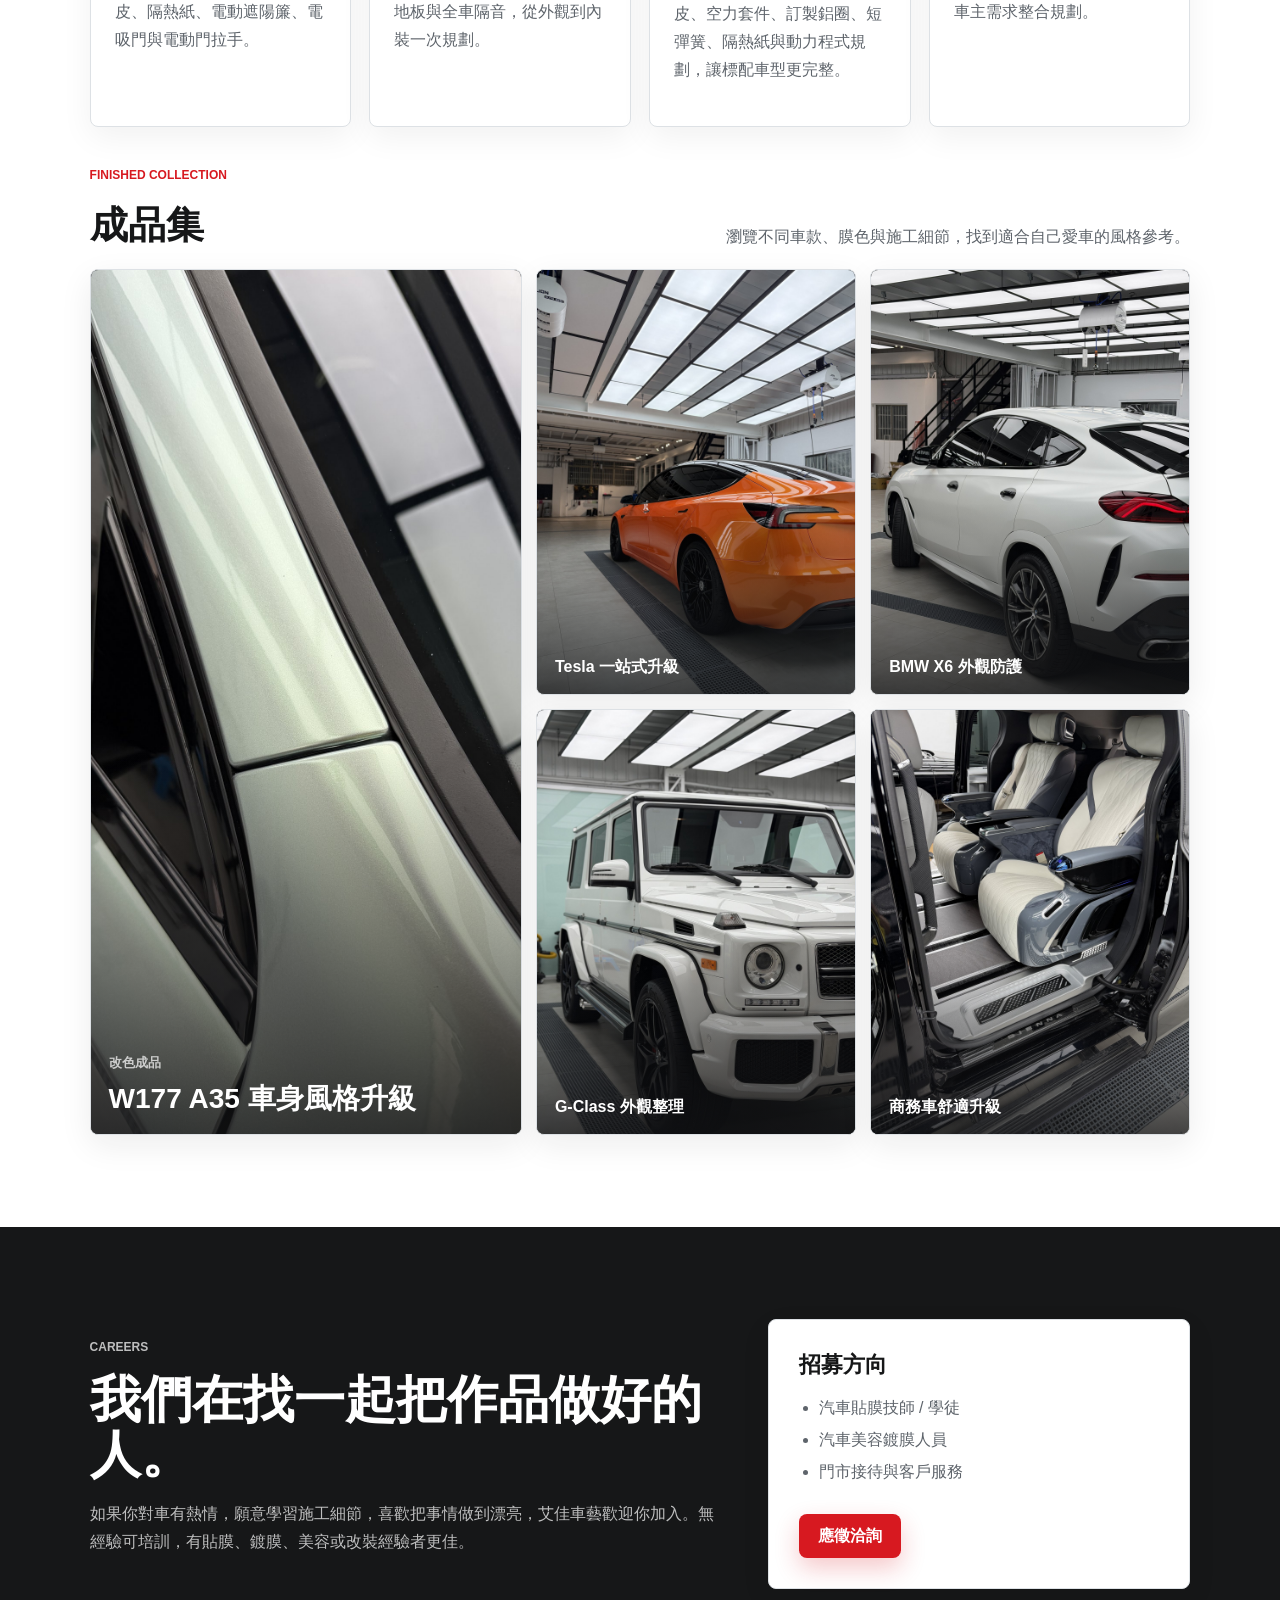
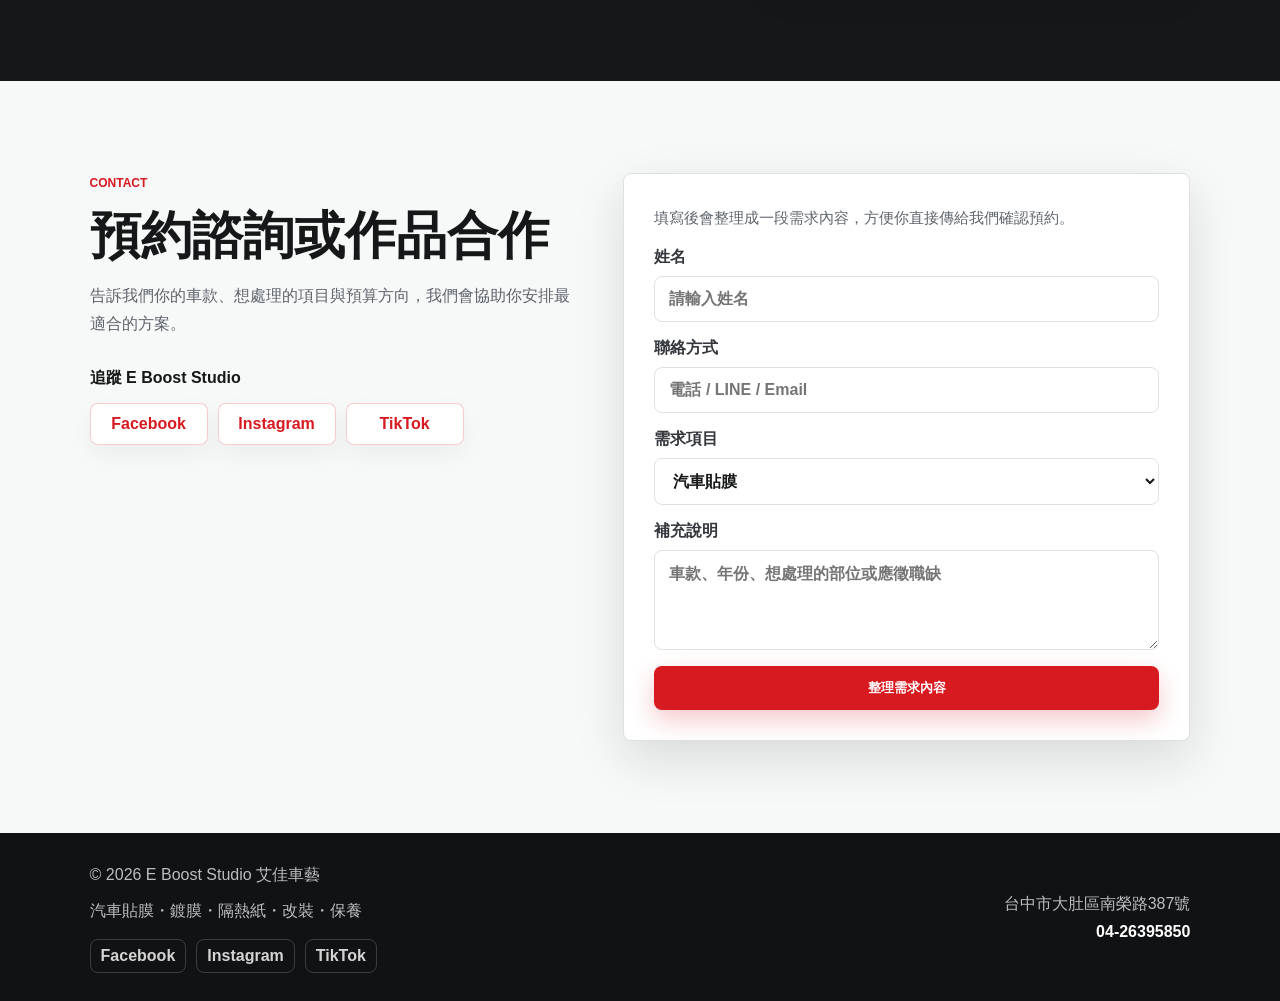
==== commit b4d6f777: "Add files via upload" ====
--- a/index.html
+++ b/index.html
@@ -284,14 +284,15 @@
             </div>
           </div>
         </div>
-        <form class="contact-form">
+        <form class="contact-form" id="leadForm">
+          <p class="form-note">填寫後會整理成一段需求內容，方便你直接傳給我們確認預約。</p>
           <label>
             姓名
-            <input type="text" name="name" placeholder="請輸入姓名" />
+            <input type="text" name="name" placeholder="請輸入姓名" required />
           </label>
           <label>
             聯絡方式
-            <input type="text" name="contact" placeholder="電話 / LINE / Email" />
+            <input type="text" name="contact" placeholder="電話 / LINE / Email" required />
           </label>
           <label>
             需求項目
@@ -308,7 +309,16 @@
             補充說明
             <textarea name="message" rows="4" placeholder="車款、年份、想處理的部位或應徵職缺"></textarea>
           </label>
-          <button class="button primary" type="submit">送出需求</button>
+          <button class="button primary" type="submit">整理需求內容</button>
+          <div class="lead-result" id="leadResult" hidden>
+            <strong>需求內容已整理完成</strong>
+            <p>請複製下方內容，透過 Facebook、Instagram、TikTok 或電話傳給我們。</p>
+            <textarea id="leadMessage" rows="7" readonly></textarea>
+            <div class="lead-actions">
+              <button class="button primary" type="button" id="copyLead">複製需求內容</button>
+              <a class="button secondary" href="tel:04-26395850">直接撥打</a>
+            </div>
+          </div>
         </form>
       </section>
     </main>
@@ -328,5 +338,50 @@
         <a href="tel:04-26395850">04-26395850</a>
       </address>
     </footer>
+    <a class="floating-line" href="https://lin.ee/sUGMmXs" target="_blank" rel="noreferrer" aria-label="LINE 聯絡 E Boost Studio">LINE</a>
+    <script>
+      const leadForm = document.querySelector("#leadForm");
+      const leadResult = document.querySelector("#leadResult");
+      const leadMessage = document.querySelector("#leadMessage");
+      const copyLead = document.querySelector("#copyLead");
+
+      if (leadForm) {
+        leadForm.addEventListener("submit", (event) => {
+          event.preventDefault();
+          const formData = new FormData(leadForm);
+          const name = formData.get("name")?.toString().trim() || "未填寫";
+          const contact = formData.get("contact")?.toString().trim() || "未填寫";
+          const service = formData.get("service")?.toString().trim() || "未選擇";
+          const message = formData.get("message")?.toString().trim() || "未填寫";
+
+          leadMessage.value = [
+            "您好，我想諮詢 E Boost Studio 艾佳車藝服務：",
+            "",
+            `姓名：${name}`,
+            `聯絡方式：${contact}`,
+            `需求項目：${service}`,
+            `補充說明：${message}`,
+          ].join("\n");
+
+          leadResult.hidden = false;
+          leadResult.scrollIntoView({ behavior: "smooth", block: "nearest" });
+        });
+
+        copyLead?.addEventListener("click", async () => {
+          leadMessage.select();
+          try {
+            await navigator.clipboard.writeText(leadMessage.value);
+            copyLead.textContent = "已複製";
+          } catch {
+            document.execCommand("copy");
+            copyLead.textContent = "已複製";
+          }
+
+          window.setTimeout(() => {
+            copyLead.textContent = "複製需求內容";
+          }, 1800);
+        });
+      }
+    </script>
   </body>
 </html>
--- a/styles.css
+++ b/styles.css
@@ -796,6 +796,13 @@
   box-shadow: var(--shadow);
 }
 
+.form-note {
+  margin: 0;
+  color: var(--muted);
+  font-size: 15px;
+  line-height: 1.8;
+}
+
 label {
   display: grid;
   gap: 8px;
@@ -819,6 +826,47 @@
   resize: vertical;
 }
 
+.lead-result {
+  display: grid;
+  gap: 12px;
+  margin-top: 6px;
+  padding: 18px;
+  border: 1px solid rgba(215, 25, 32, 0.18);
+  border-radius: 8px;
+  background: #fff7f7;
+}
+
+.lead-result[hidden] {
+  display: none;
+}
+
+.lead-result strong {
+  color: var(--ink);
+  font-size: 18px;
+}
+
+.lead-result p {
+  margin: 0;
+  color: var(--muted);
+  font-size: 15px;
+  line-height: 1.8;
+}
+
+.lead-result textarea {
+  min-height: 170px;
+  background: var(--white);
+}
+
+.lead-actions {
+  display: flex;
+  flex-wrap: wrap;
+  gap: 10px;
+}
+
+.lead-actions .button {
+  flex: 1 1 180px;
+}
+
 .site-footer {
   display: flex;
   align-items: center;
@@ -866,6 +914,32 @@
   border-color: rgba(215, 25, 32, 0.72);
   color: var(--white);
   background: var(--red);
+}
+
+.floating-line {
+  position: fixed;
+  right: 22px;
+  bottom: 22px;
+  z-index: 30;
+  display: inline-flex;
+  width: 74px;
+  height: 74px;
+  align-items: center;
+  justify-content: center;
+  border: 3px solid var(--white);
+  border-radius: 999px;
+  color: var(--white);
+  background: #06c755;
+  box-shadow: 0 14px 34px rgba(6, 199, 85, 0.35), 0 8px 22px rgba(17, 18, 20, 0.18);
+  font-size: 15px;
+  font-weight: 950;
+  letter-spacing: 0;
+}
+
+.floating-line:hover {
+  color: var(--white);
+  background: #04b84f;
+  transform: translateY(-2px);
 }
 
 @media (max-width: 920px) {
@@ -1020,4 +1094,12 @@
   .upload-preview {
     grid-template-columns: 1fr;
   }
-}
+
+  .floating-line {
+    right: 16px;
+    bottom: 16px;
+    width: 64px;
+    height: 64px;
+    font-size: 13px;
+  }
+}
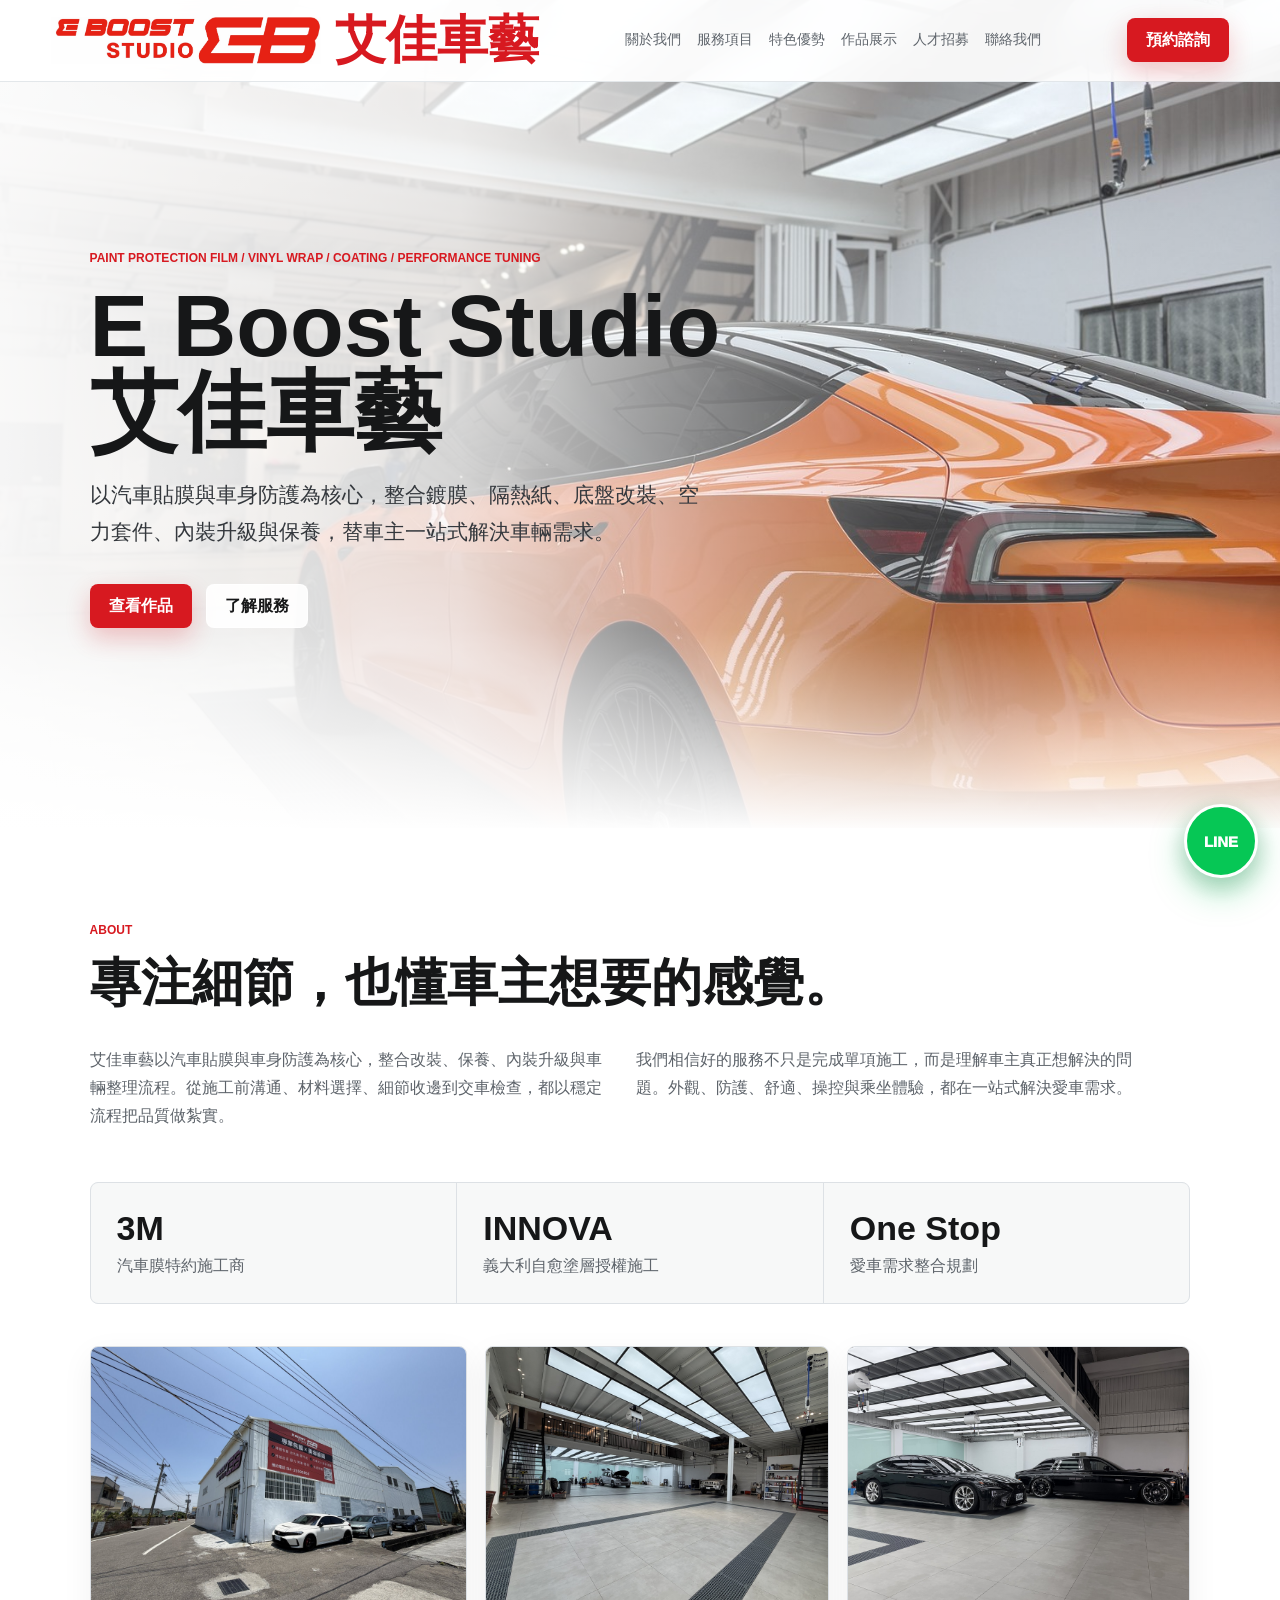
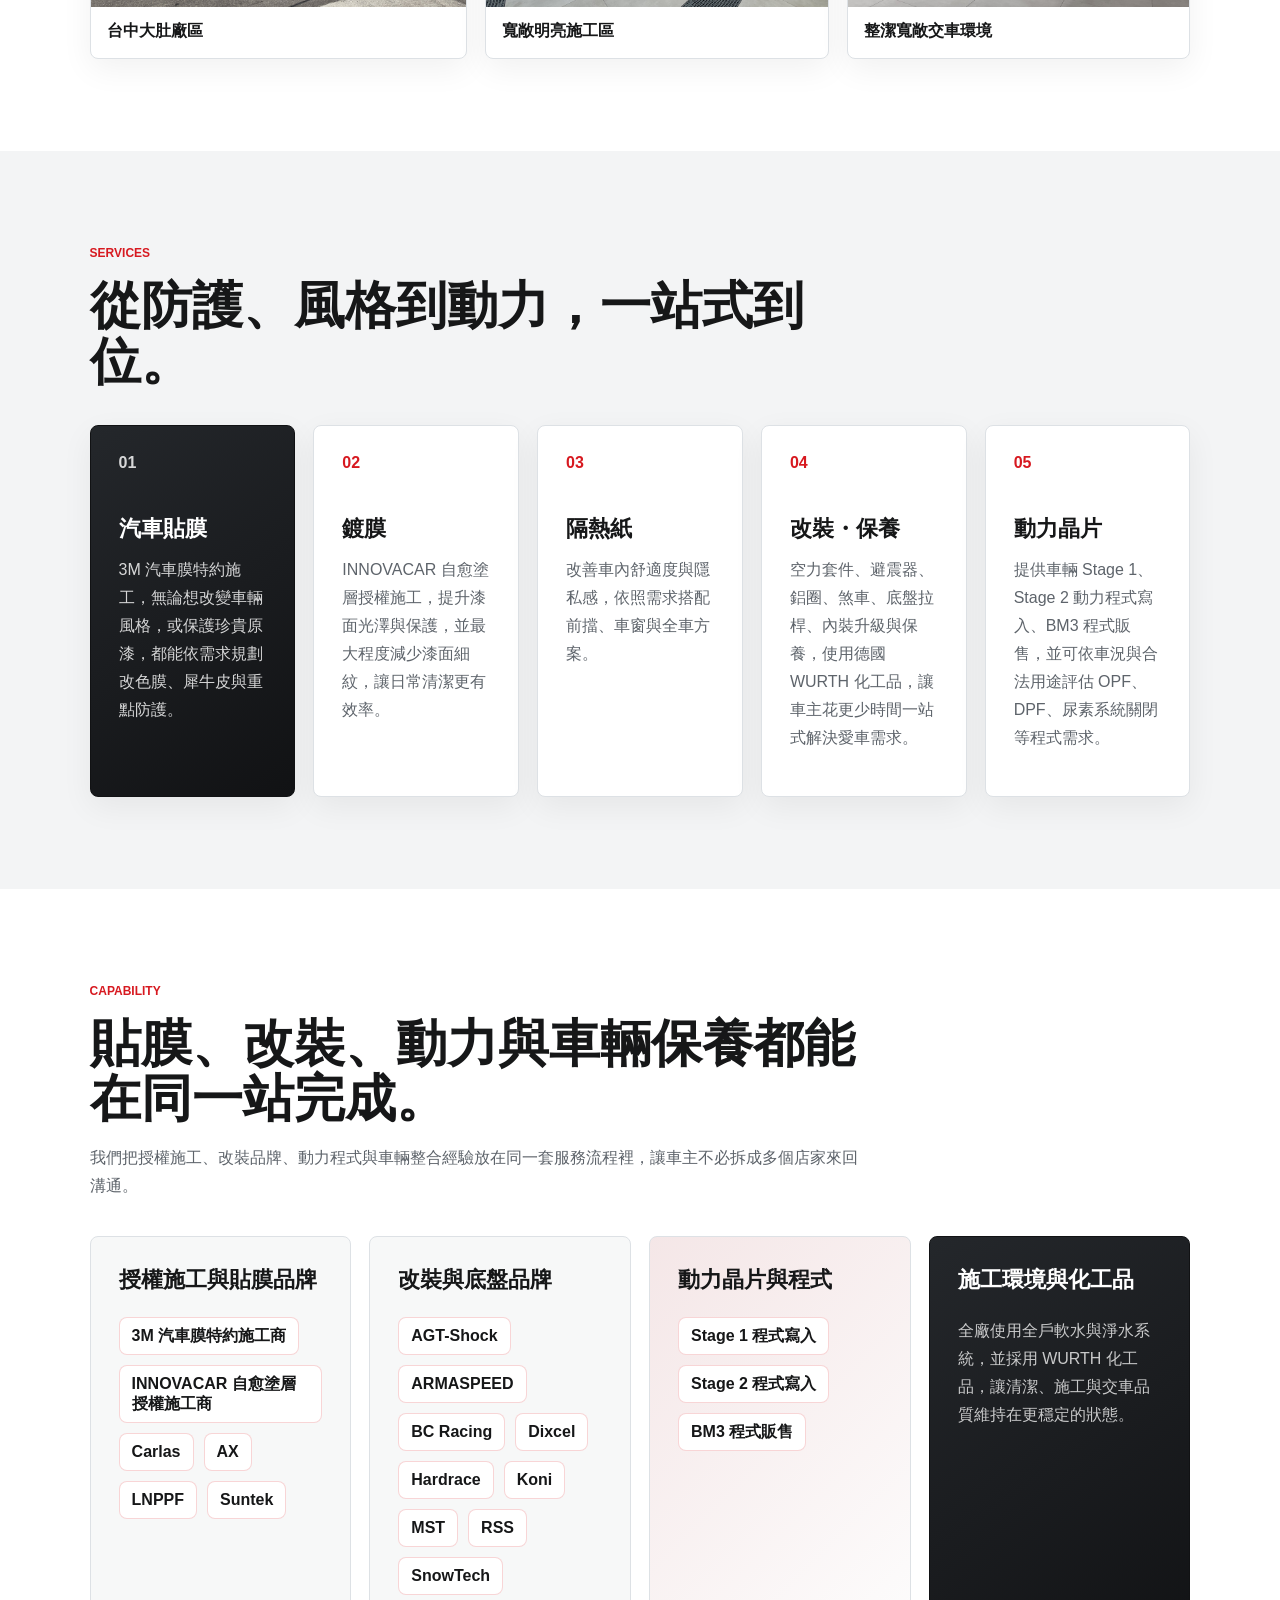
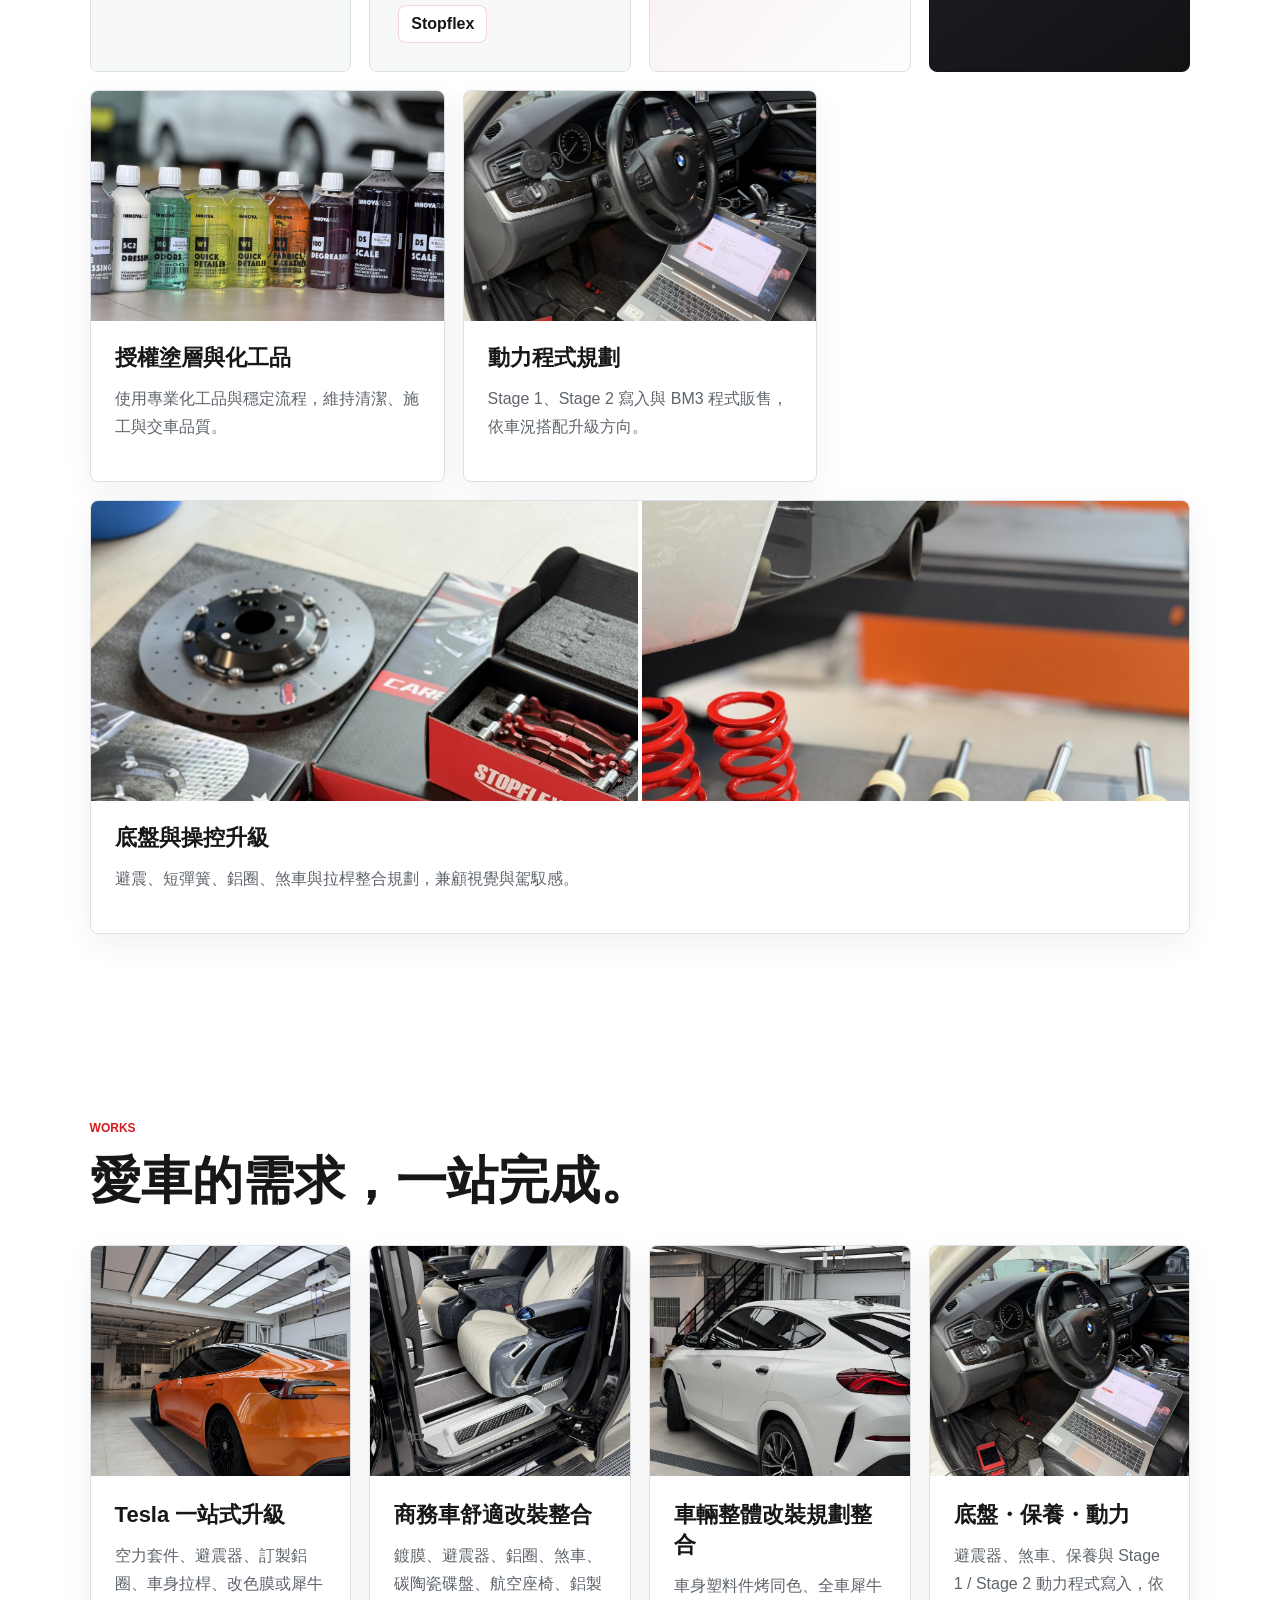
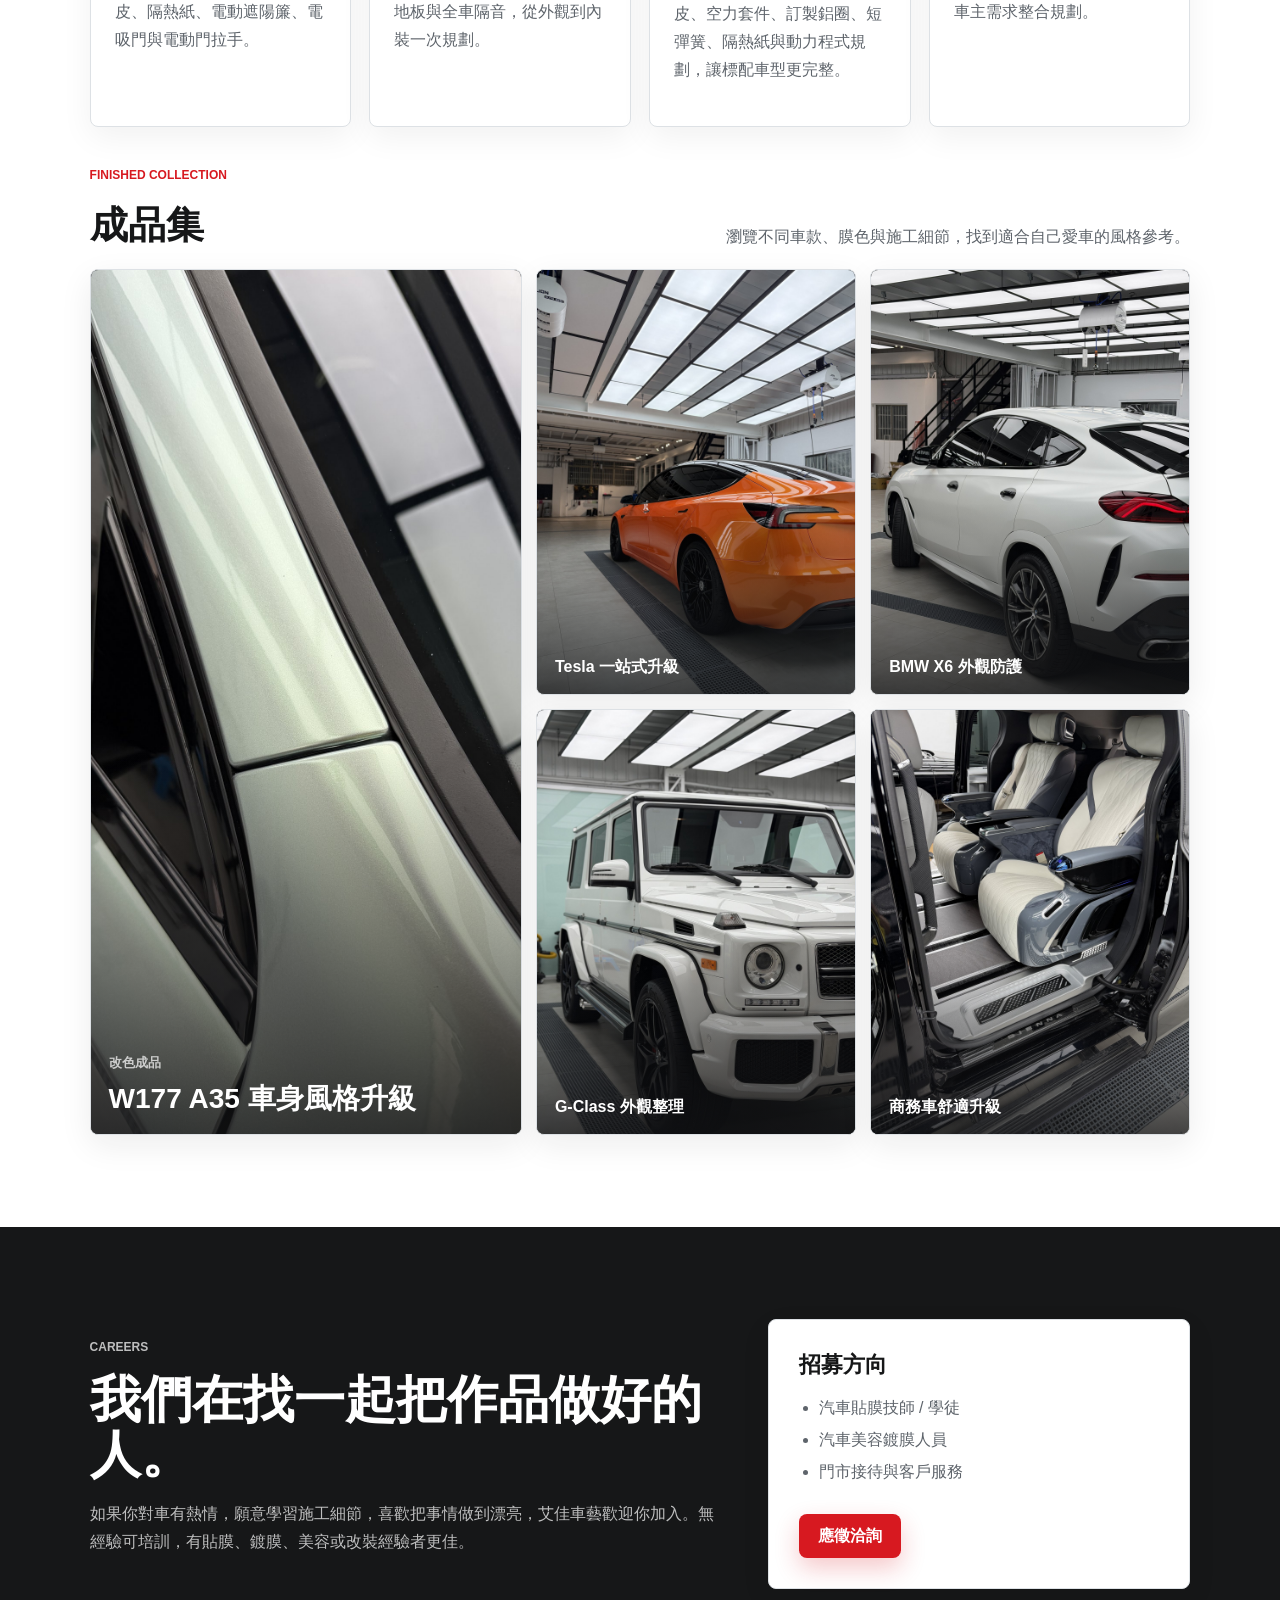
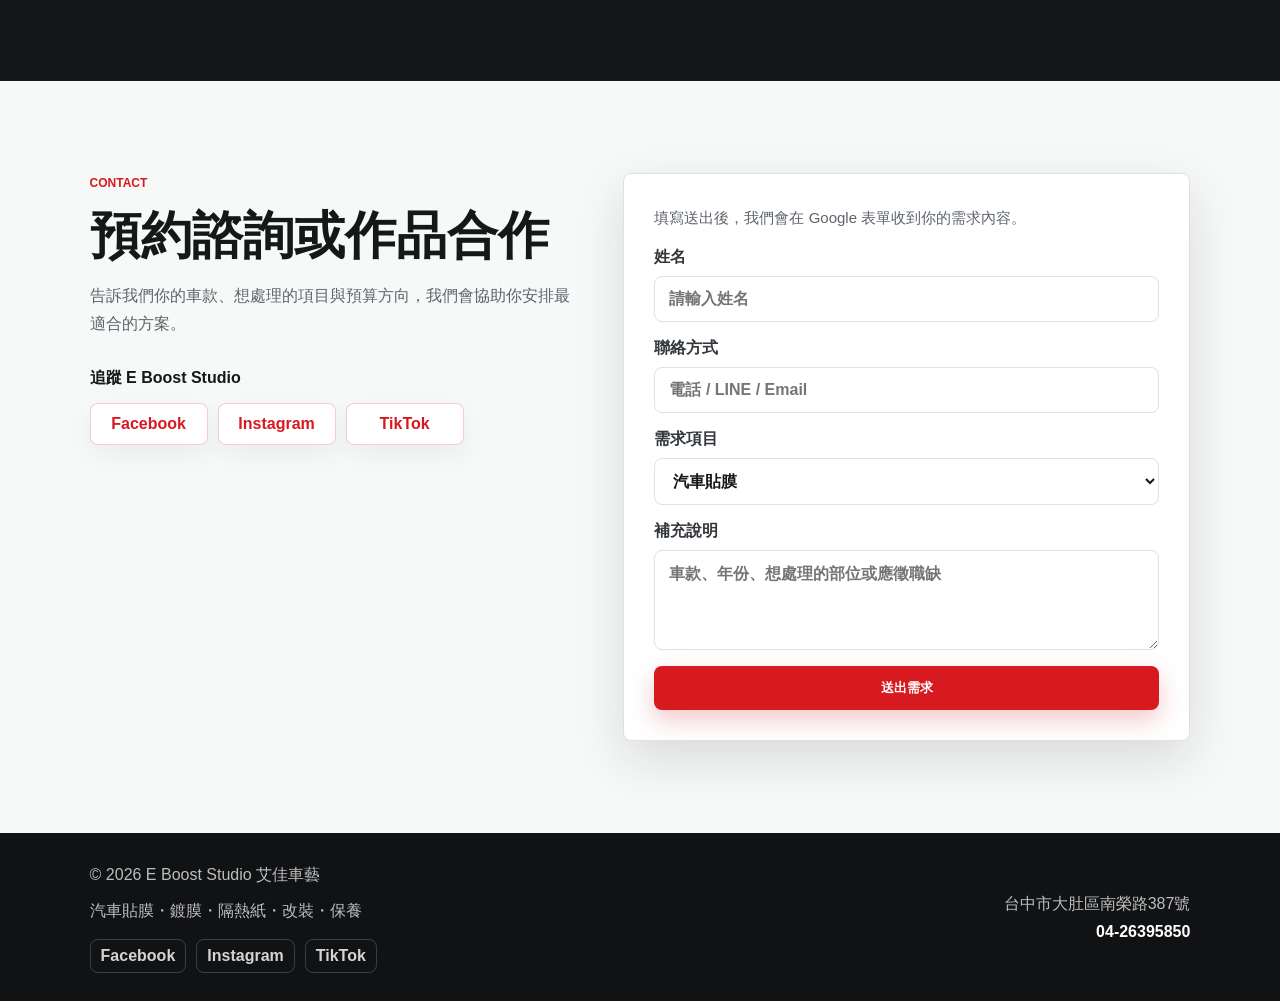
==== commit 33c8b448: "Add files via upload" ====
--- a/index.html
+++ b/index.html
@@ -284,20 +284,26 @@
             </div>
           </div>
         </div>
-        <form class="contact-form" id="leadForm">
-          <p class="form-note">填寫後會整理成一段需求內容，方便你直接傳給我們確認預約。</p>
+        <form
+          class="contact-form"
+          id="leadForm"
+          action="https://docs.google.com/forms/d/e/1FAIpQLSfZxx1X7Rmlh3PdwFJ1lSG7AkcItTSLM_95immAk_moAoJz2w/formResponse"
+          method="POST"
+          target="googleFormFrame"
+        >
+          <p class="form-note">填寫送出後，我們會在 Google 表單收到你的需求內容。</p>
           <label>
             姓名
-            <input type="text" name="name" placeholder="請輸入姓名" required />
+            <input type="text" name="entry.2096154645" placeholder="請輸入姓名" required />
           </label>
           <label>
             聯絡方式
-            <input type="text" name="contact" placeholder="電話 / LINE / Email" required />
+            <input type="text" name="entry.483048131" placeholder="電話 / LINE / Email" required />
           </label>
           <label>
             需求項目
-            <select name="service">
-              <option>汽車貼膜</option>
+            <select name="entry.658611731">
+              <option value="貼膜">汽車貼膜</option>
               <option>鍍膜</option>
               <option>隔熱紙</option>
               <option>改裝 / 保養</option>
@@ -307,19 +313,16 @@
           </label>
           <label>
             補充說明
-            <textarea name="message" rows="4" placeholder="車款、年份、想處理的部位或應徵職缺"></textarea>
+            <textarea name="entry.1448401652" rows="4" placeholder="車款、年份、想處理的部位或應徵職缺"></textarea>
           </label>
-          <button class="button primary" type="submit">整理需求內容</button>
+          <button class="button primary" type="submit" id="submitLead">送出需求</button>
           <div class="lead-result" id="leadResult" hidden>
-            <strong>需求內容已整理完成</strong>
-            <p>請複製下方內容，透過 Facebook、Instagram、TikTok 或電話傳給我們。</p>
-            <textarea id="leadMessage" rows="7" readonly></textarea>
-            <div class="lead-actions">
-              <button class="button primary" type="button" id="copyLead">複製需求內容</button>
-              <a class="button secondary" href="tel:04-26395850">直接撥打</a>
-            </div>
+            <strong>需求已送出</strong>
+            <p>我們已收到你的需求內容，會再依照你留下的聯絡方式與你確認細節。</p>
+            <a class="button secondary" href="tel:04-26395850">需要更快回覆，直接撥打</a>
           </div>
         </form>
+        <iframe class="google-form-frame" name="googleFormFrame" title="Google 表單送出狀態"></iframe>
       </section>
     </main>
 
@@ -342,44 +345,17 @@
     <script>
       const leadForm = document.querySelector("#leadForm");
       const leadResult = document.querySelector("#leadResult");
-      const leadMessage = document.querySelector("#leadMessage");
-      const copyLead = document.querySelector("#copyLead");
+      const submitLead = document.querySelector("#submitLead");
 
       if (leadForm) {
         leadForm.addEventListener("submit", (event) => {
-          event.preventDefault();
-          const formData = new FormData(leadForm);
-          const name = formData.get("name")?.toString().trim() || "未填寫";
-          const contact = formData.get("contact")?.toString().trim() || "未填寫";
-          const service = formData.get("service")?.toString().trim() || "未選擇";
-          const message = formData.get("message")?.toString().trim() || "未填寫";
-
-          leadMessage.value = [
-            "您好，我想諮詢 E Boost Studio 艾佳車藝服務：",
-            "",
-            `姓名：${name}`,
-            `聯絡方式：${contact}`,
-            `需求項目：${service}`,
-            `補充說明：${message}`,
-          ].join("\n");
-
-          leadResult.hidden = false;
-          leadResult.scrollIntoView({ behavior: "smooth", block: "nearest" });
-        });
-
-        copyLead?.addEventListener("click", async () => {
-          leadMessage.select();
-          try {
-            await navigator.clipboard.writeText(leadMessage.value);
-            copyLead.textContent = "已複製";
-          } catch {
-            document.execCommand("copy");
-            copyLead.textContent = "已複製";
-          }
-
+          submitLead.textContent = "送出中...";
           window.setTimeout(() => {
-            copyLead.textContent = "複製需求內容";
-          }, 1800);
+            leadResult.hidden = false;
+            submitLead.textContent = "已送出";
+            leadForm.reset();
+            leadResult.scrollIntoView({ behavior: "smooth", block: "nearest" });
+          }, 700);
         });
       }
     </script>
--- a/styles.css
+++ b/styles.css
@@ -852,19 +852,18 @@
   line-height: 1.8;
 }
 
-.lead-result textarea {
-  min-height: 170px;
-  background: var(--white);
-}
-
-.lead-actions {
-  display: flex;
-  flex-wrap: wrap;
-  gap: 10px;
-}
-
-.lead-actions .button {
-  flex: 1 1 180px;
+.lead-result .button {
+  width: fit-content;
+  min-width: 210px;
+}
+
+.google-form-frame {
+  position: absolute;
+  width: 1px;
+  height: 1px;
+  border: 0;
+  opacity: 0;
+  pointer-events: none;
 }
 
 .site-footer {
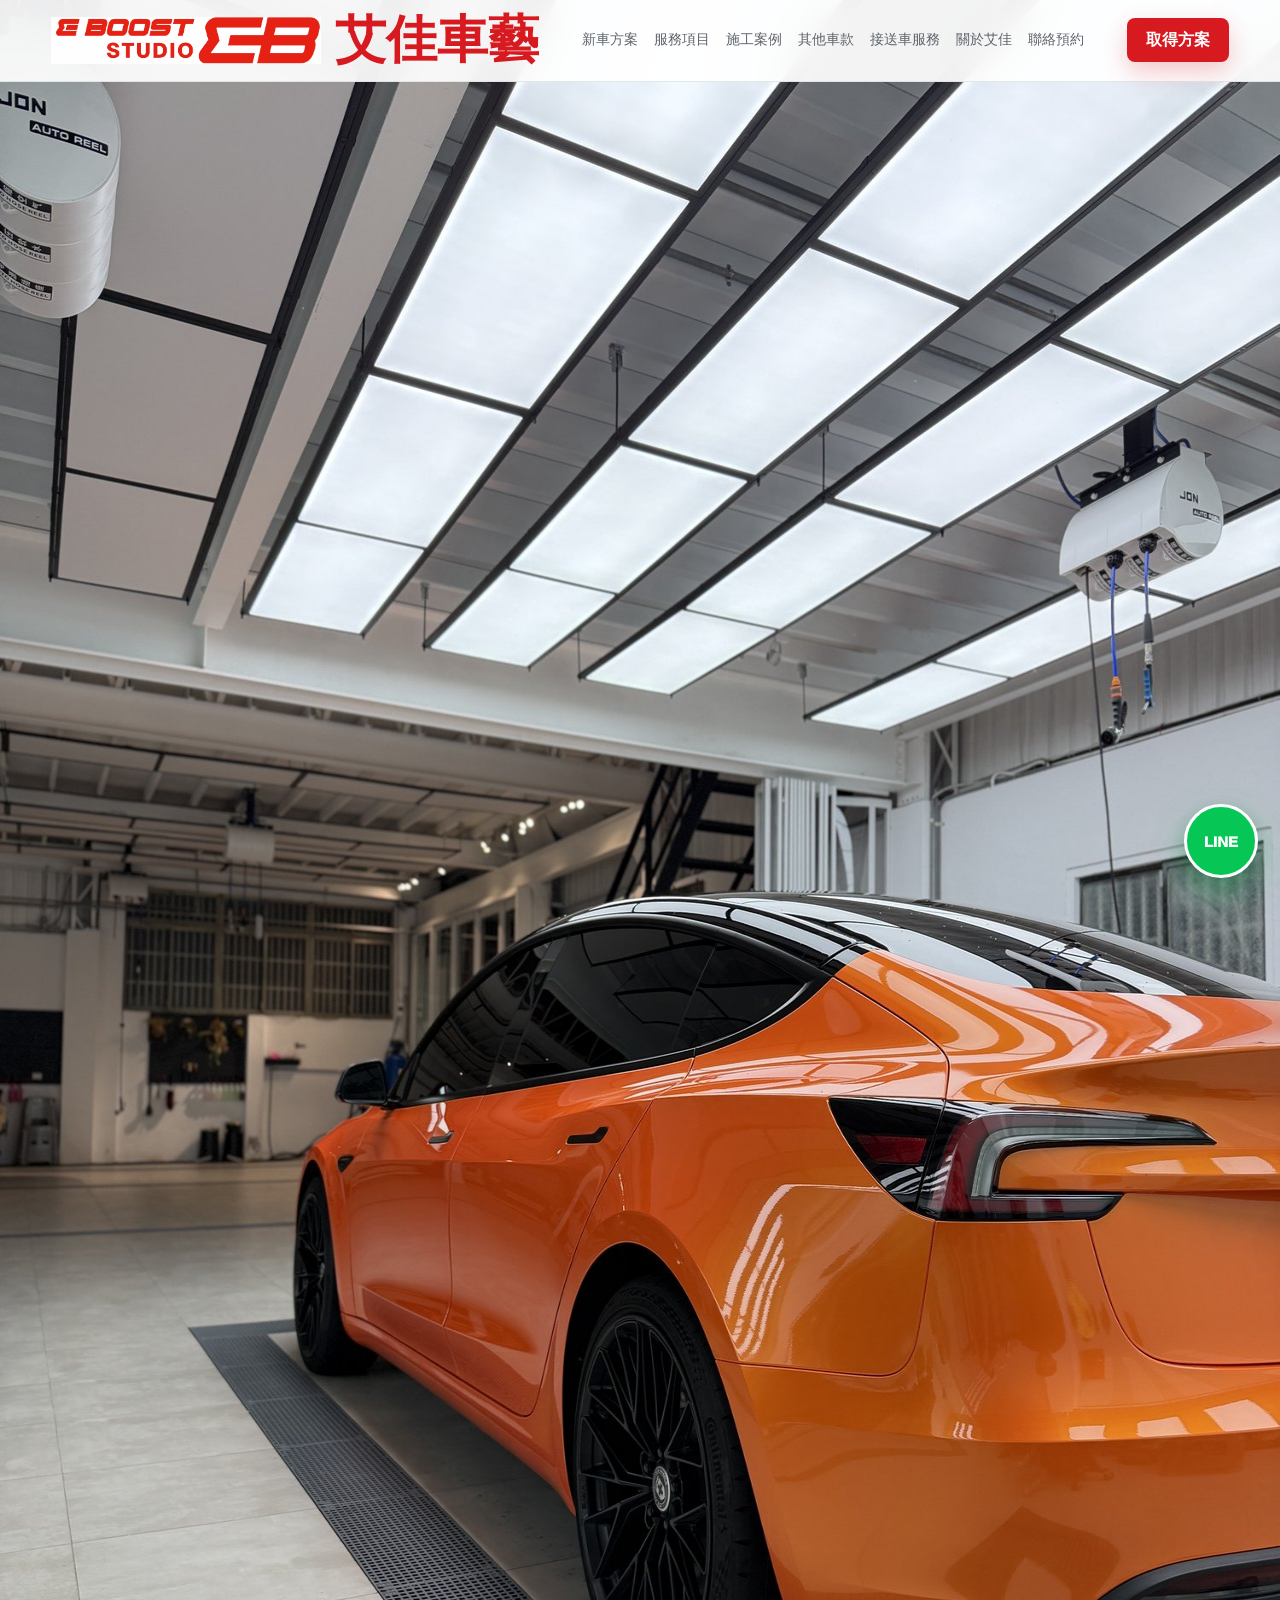
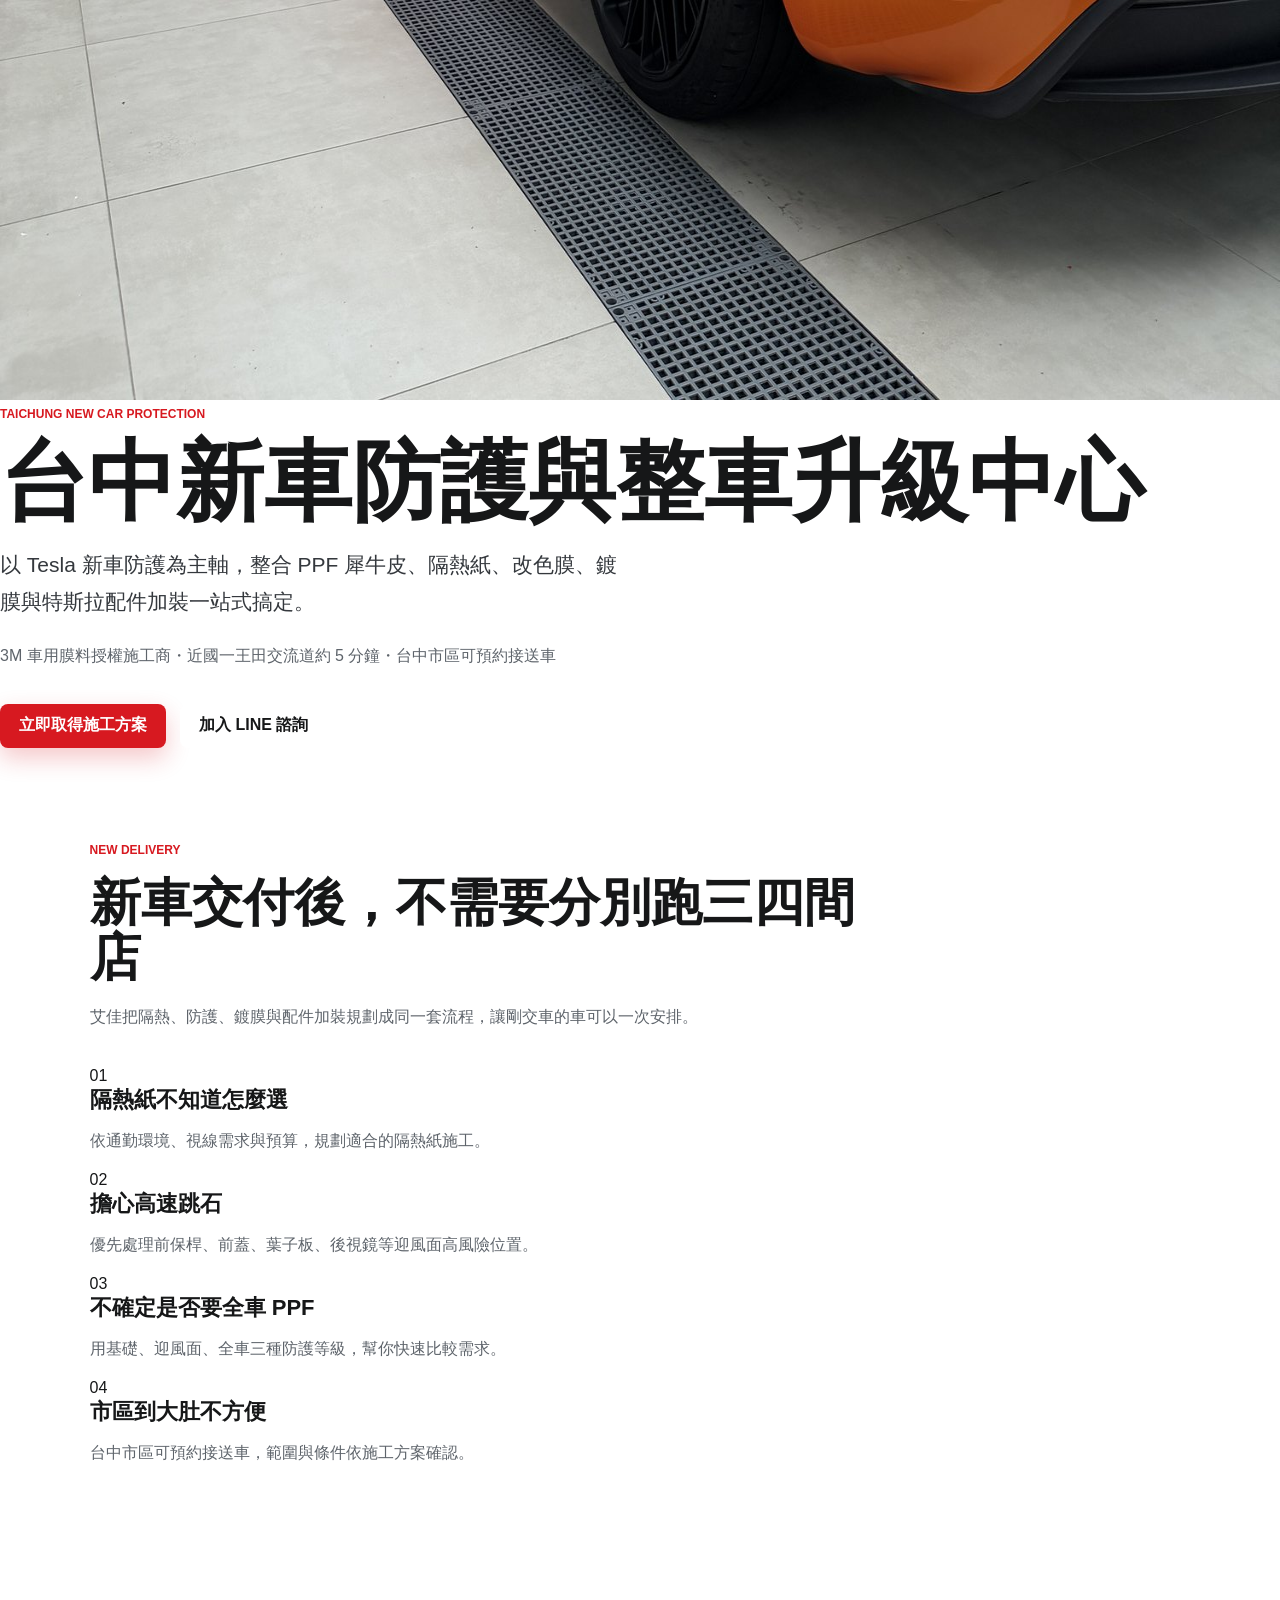
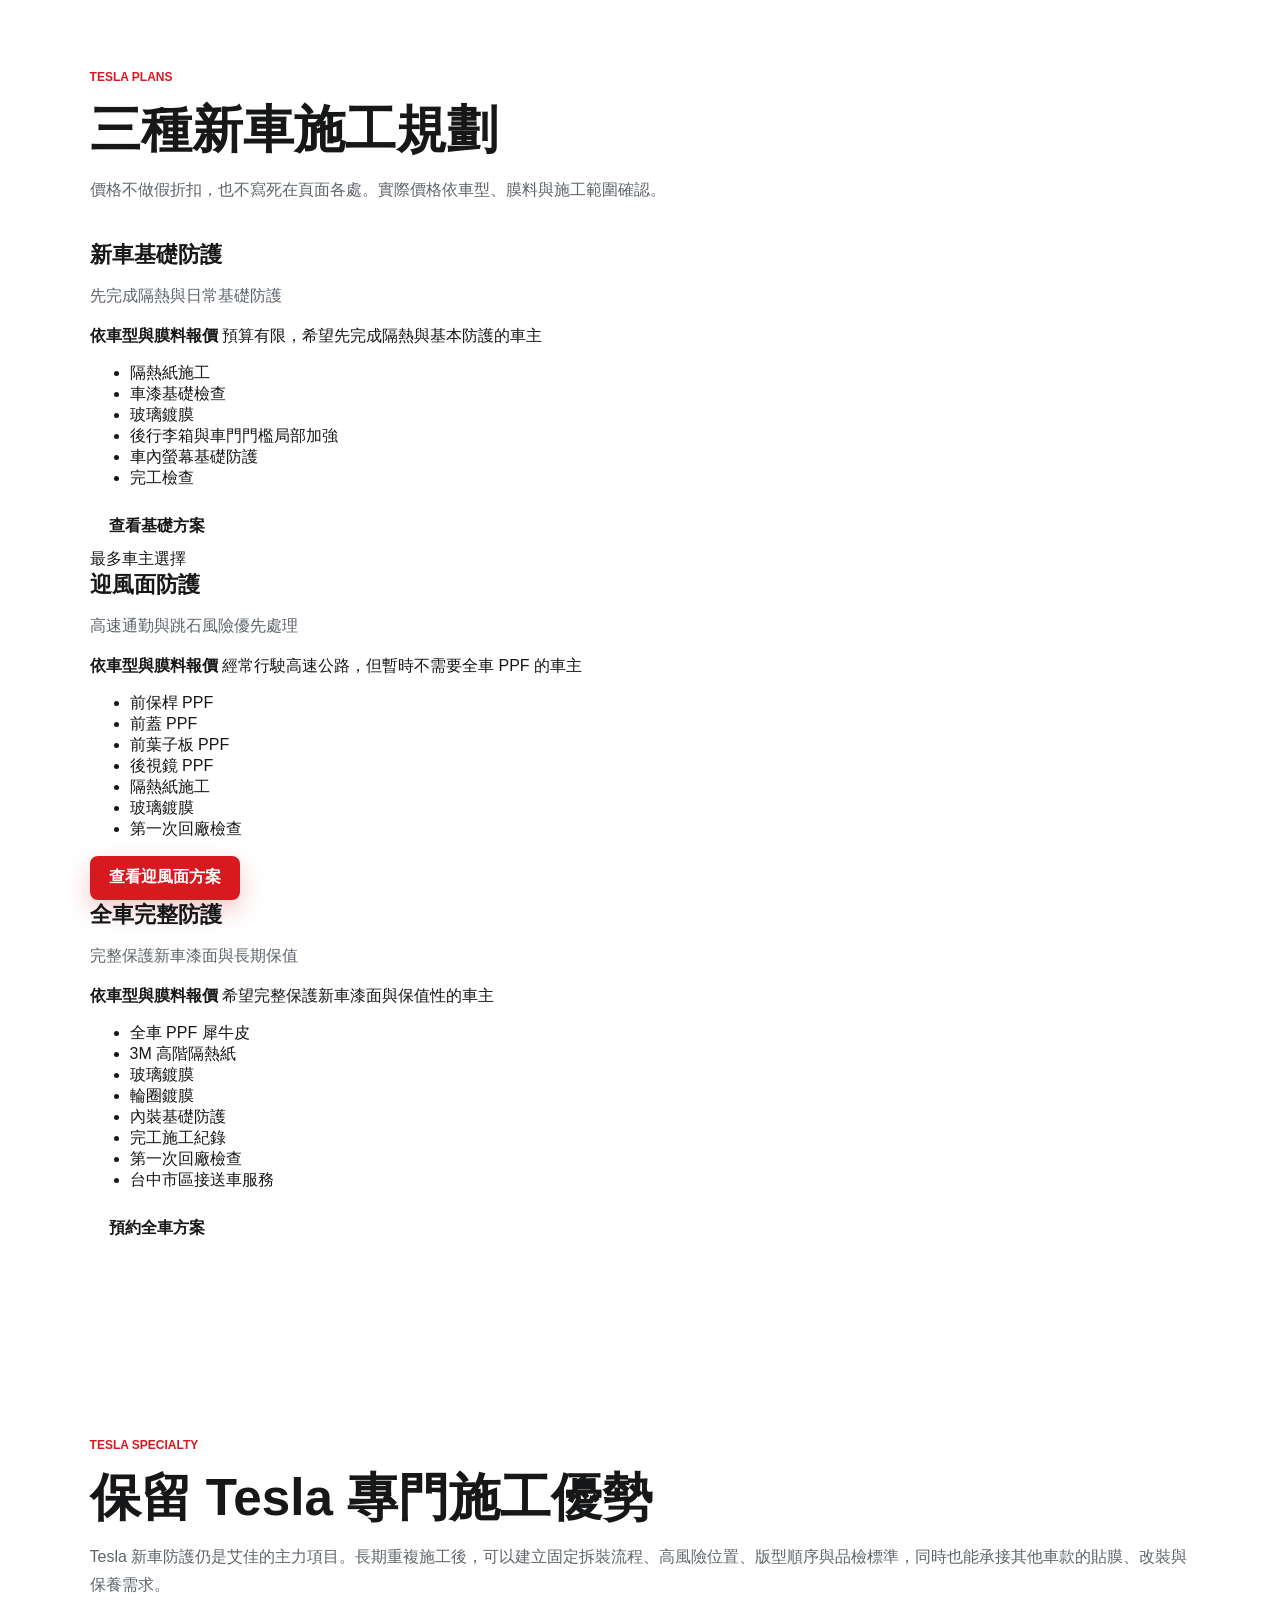
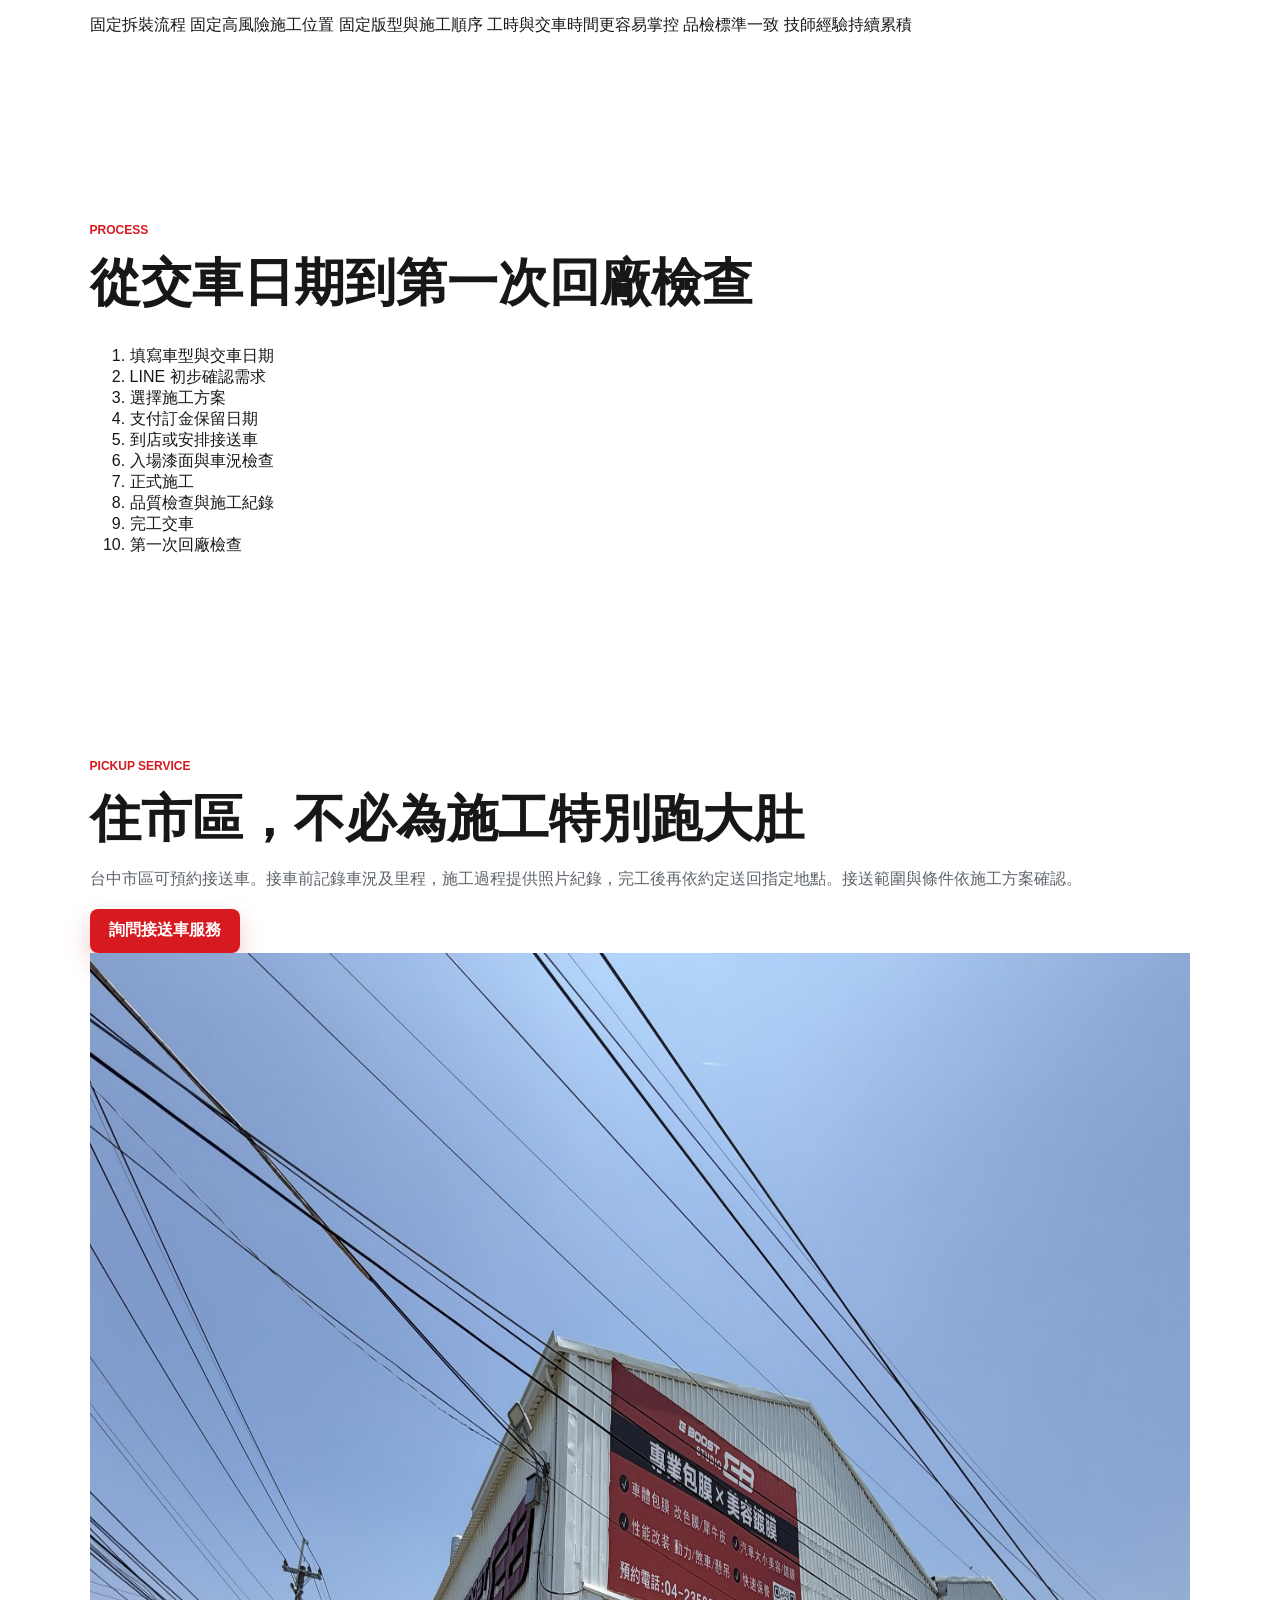
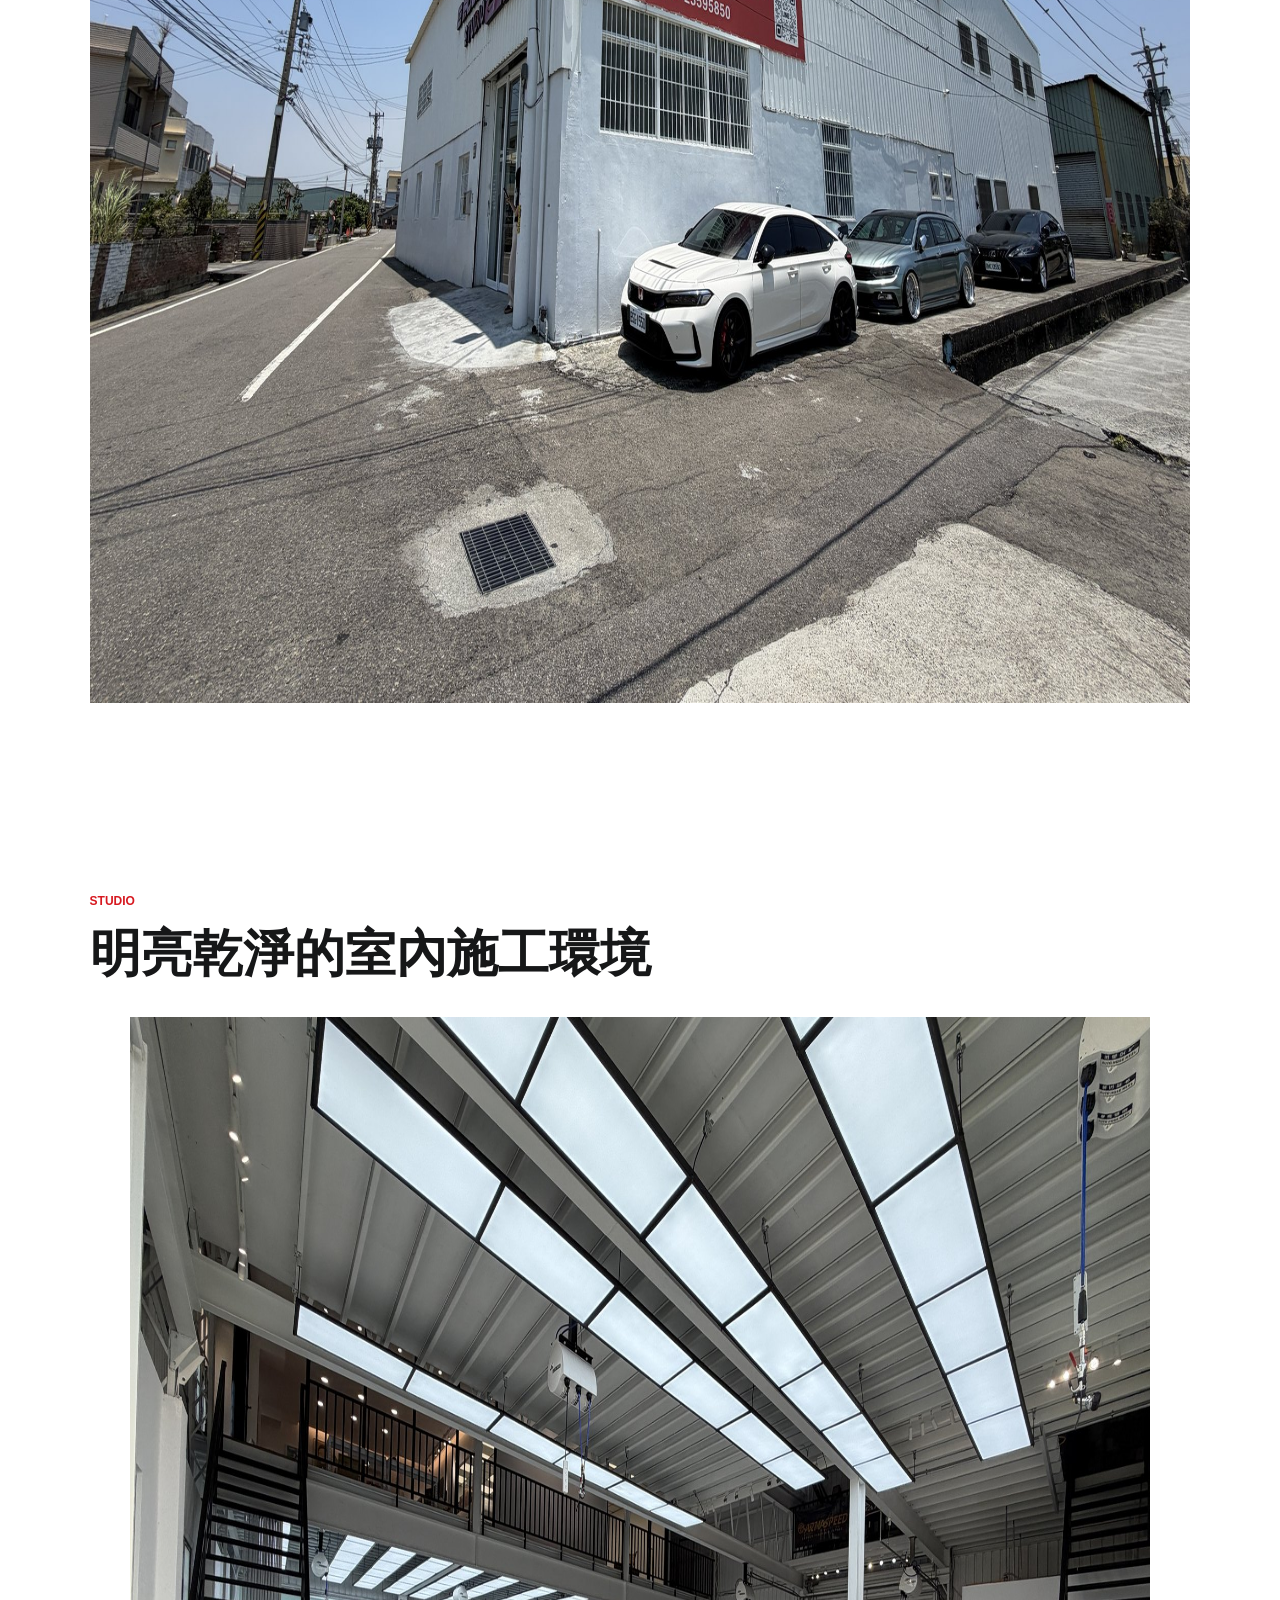
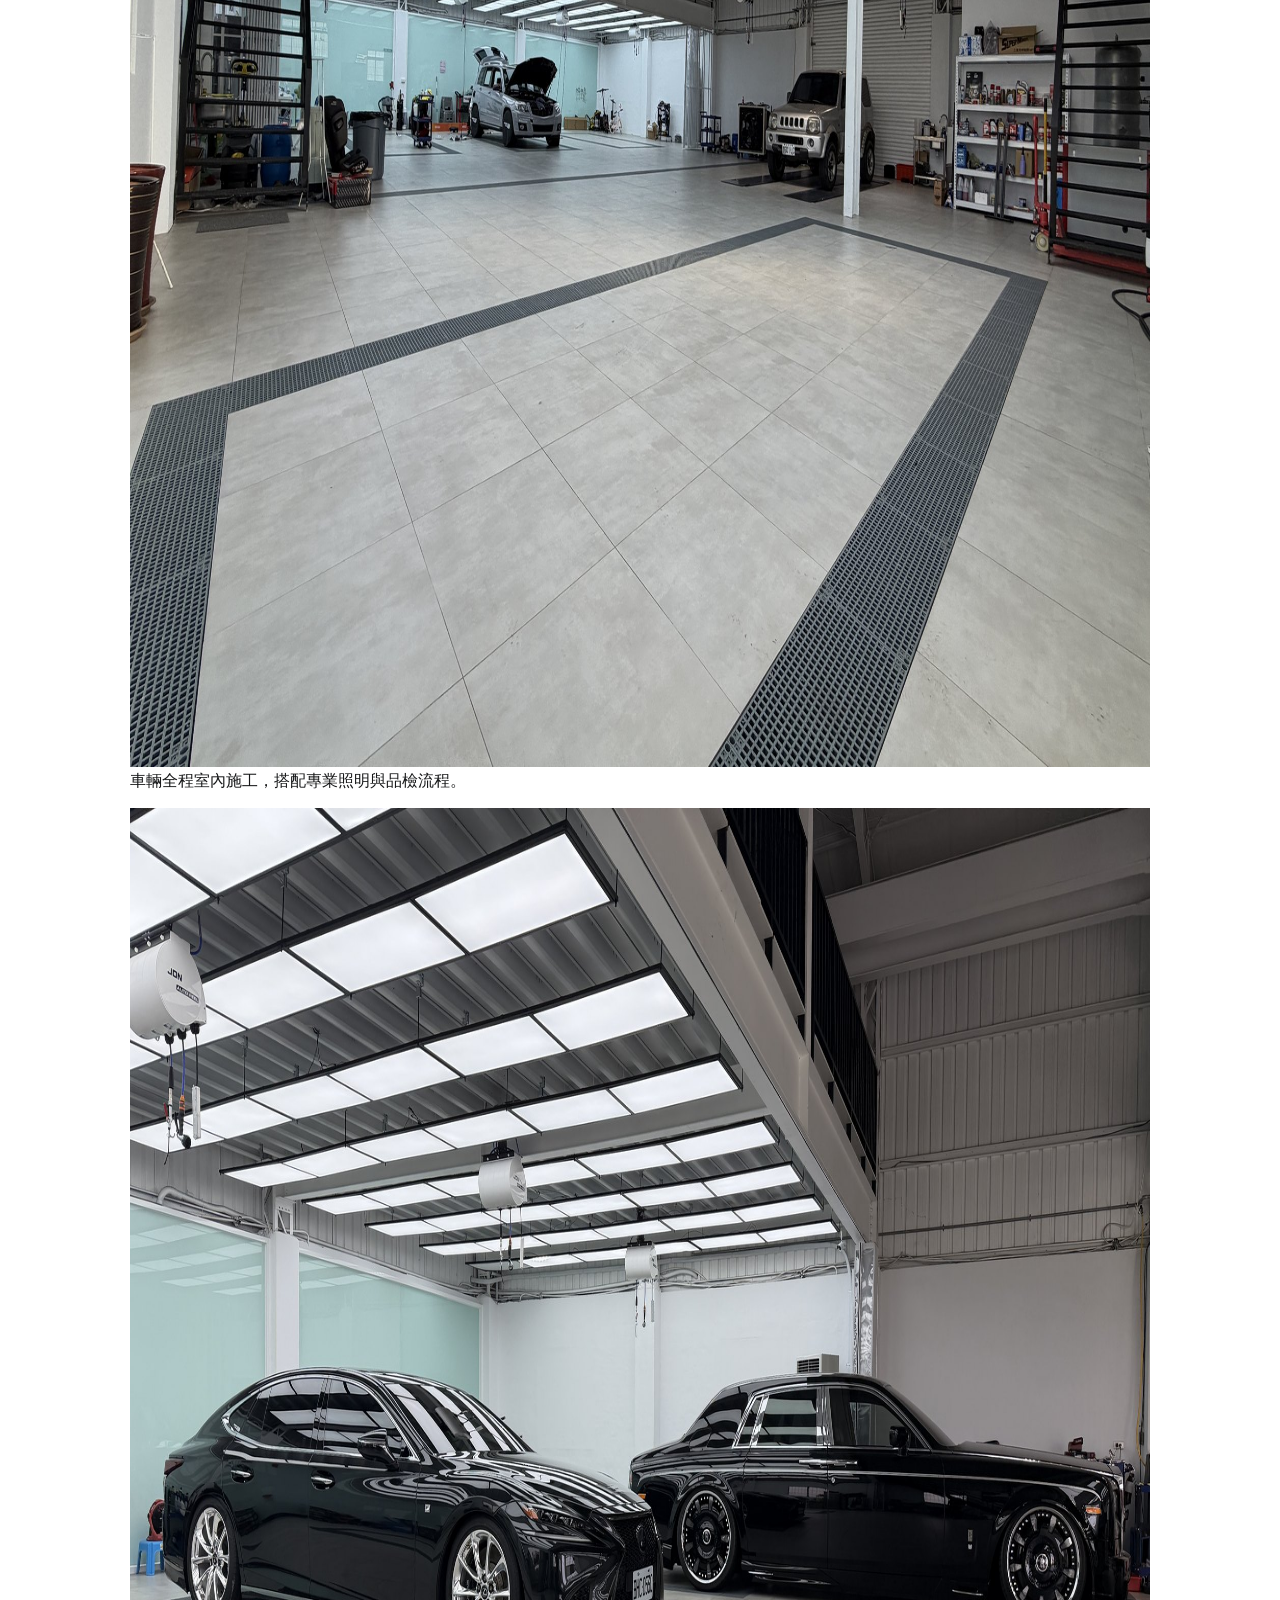
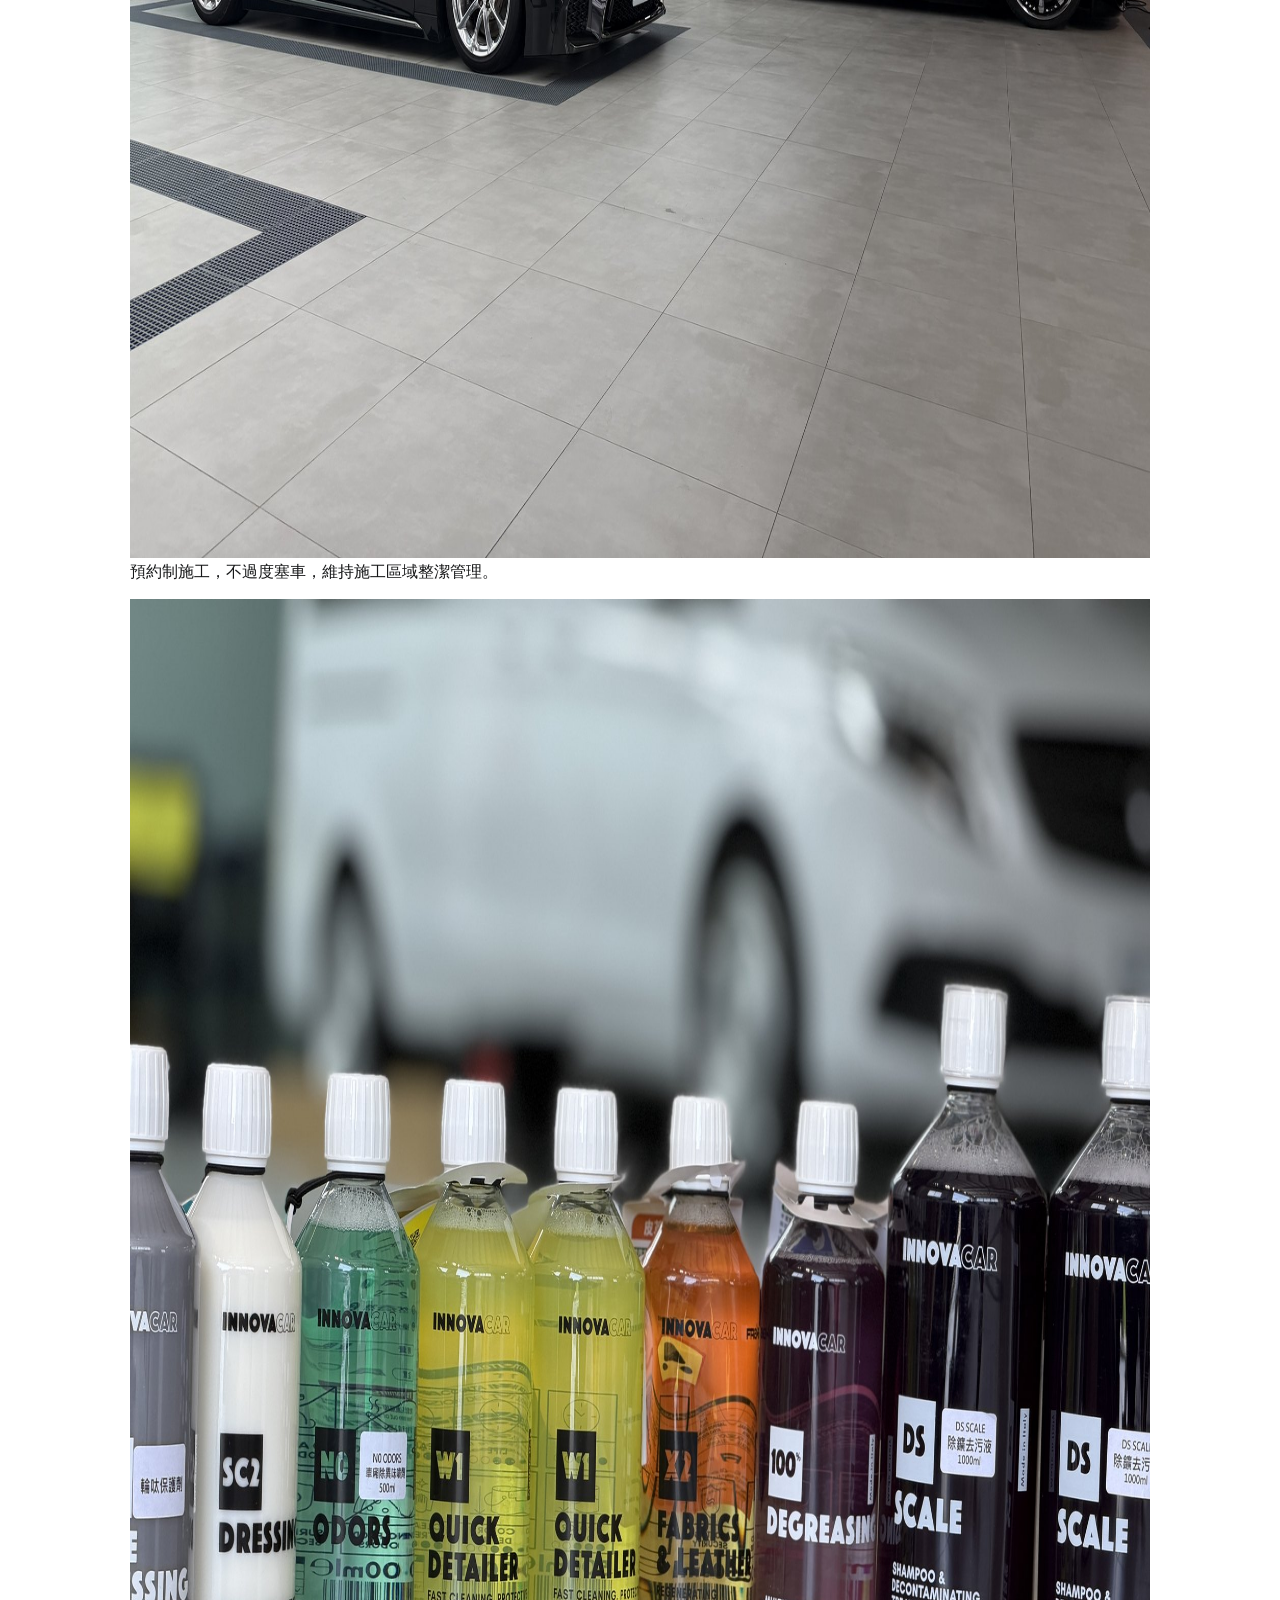
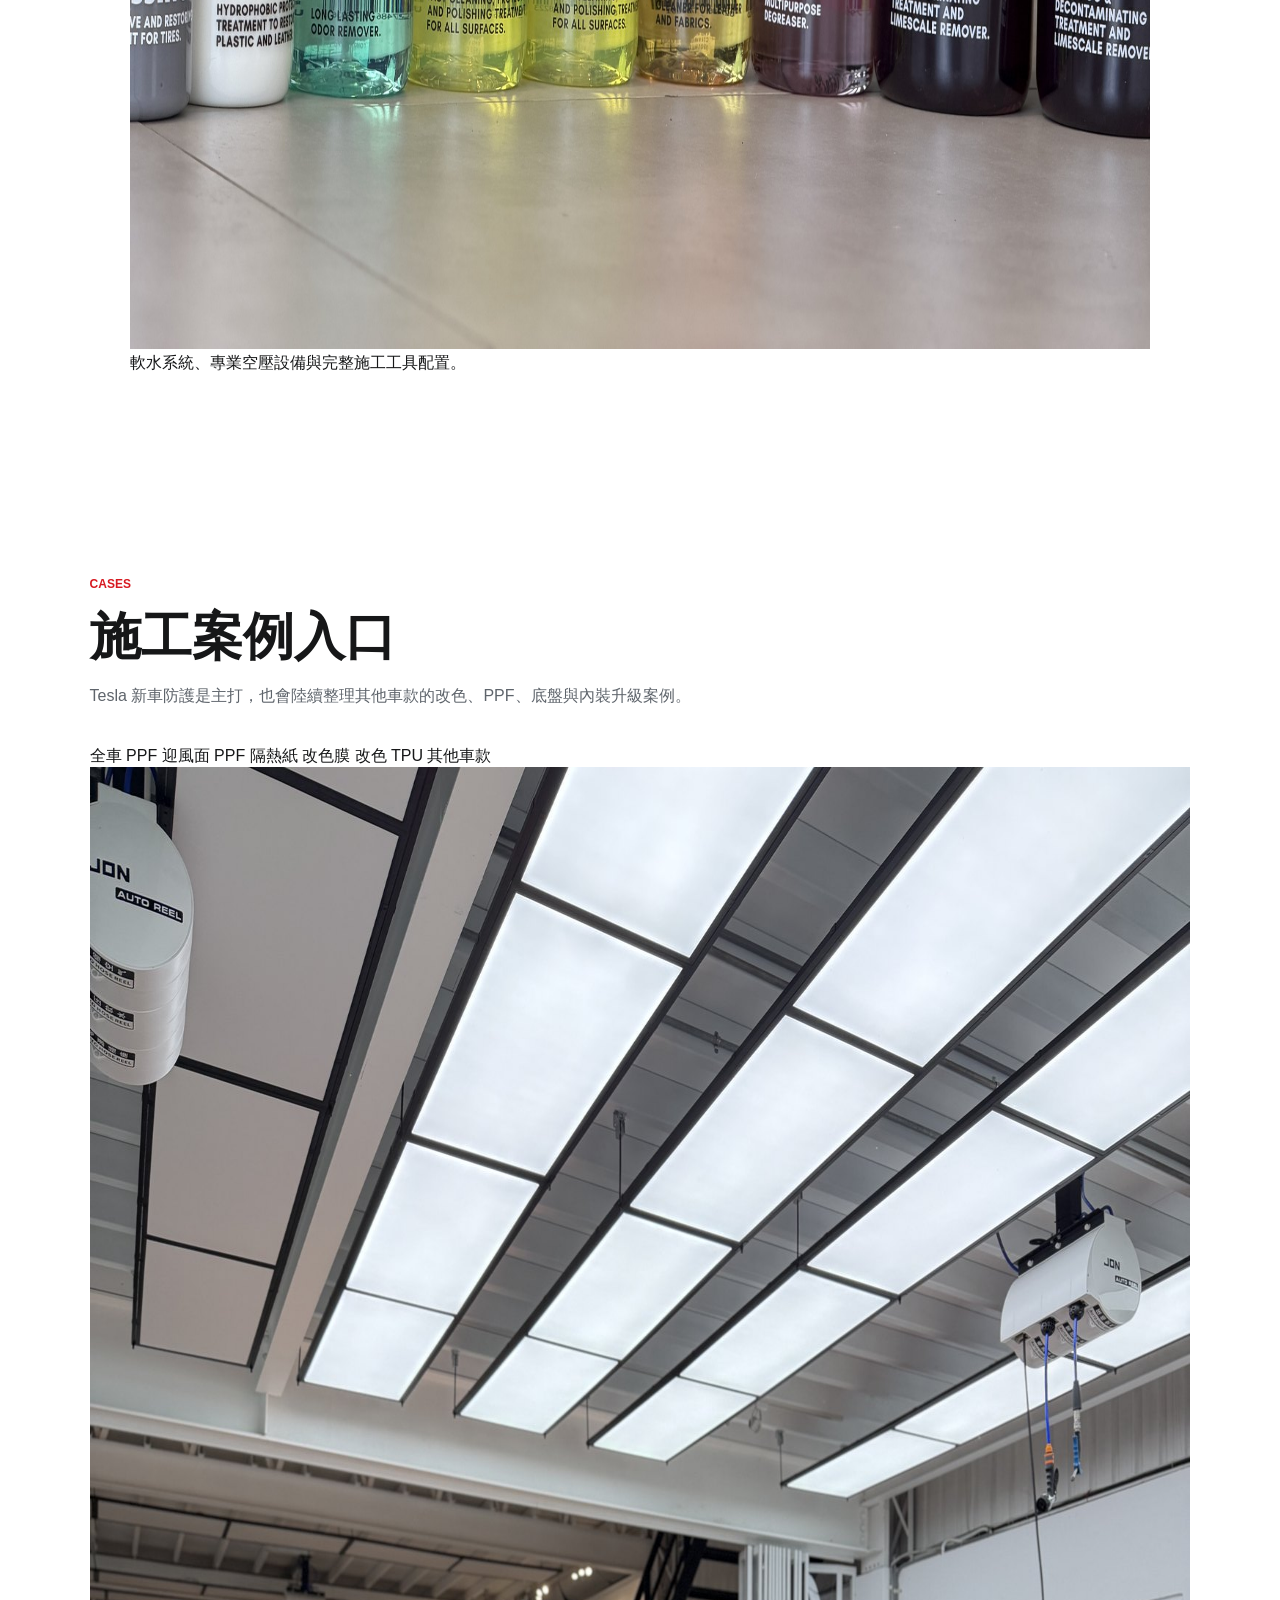
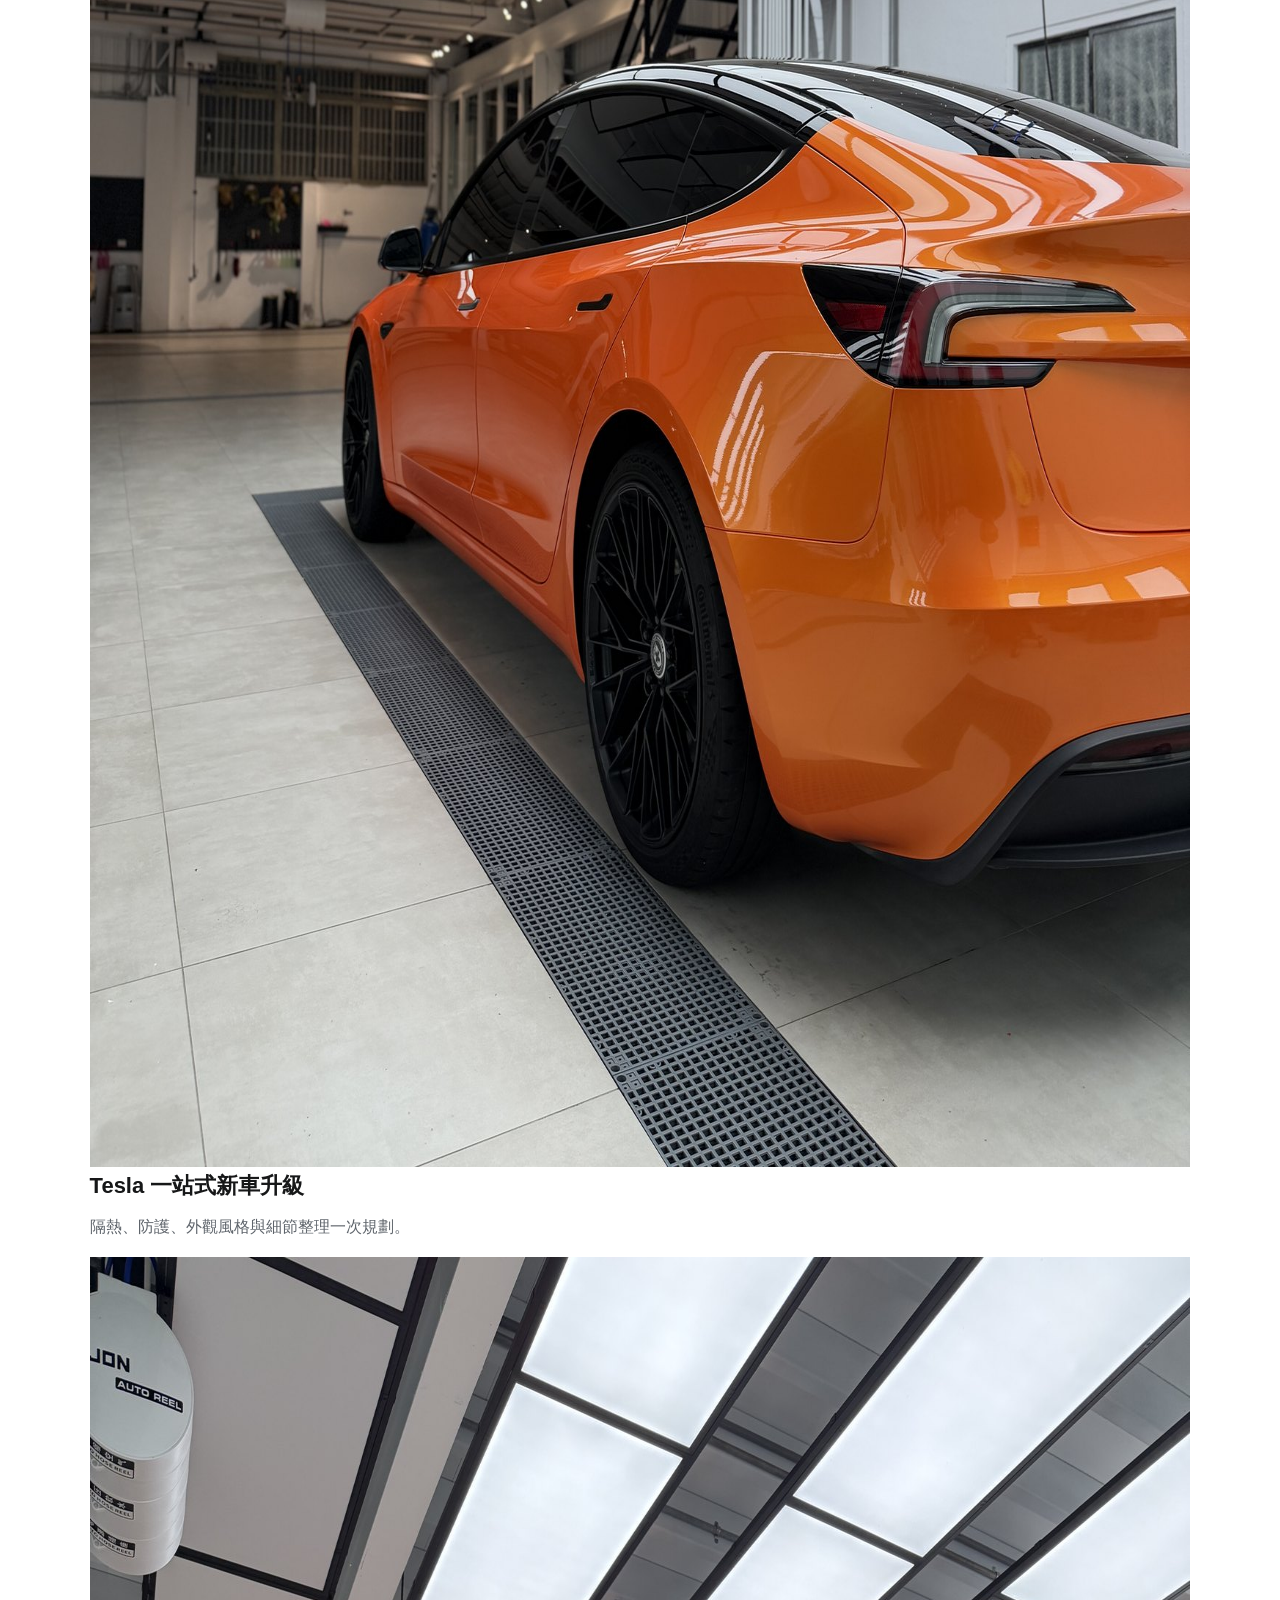
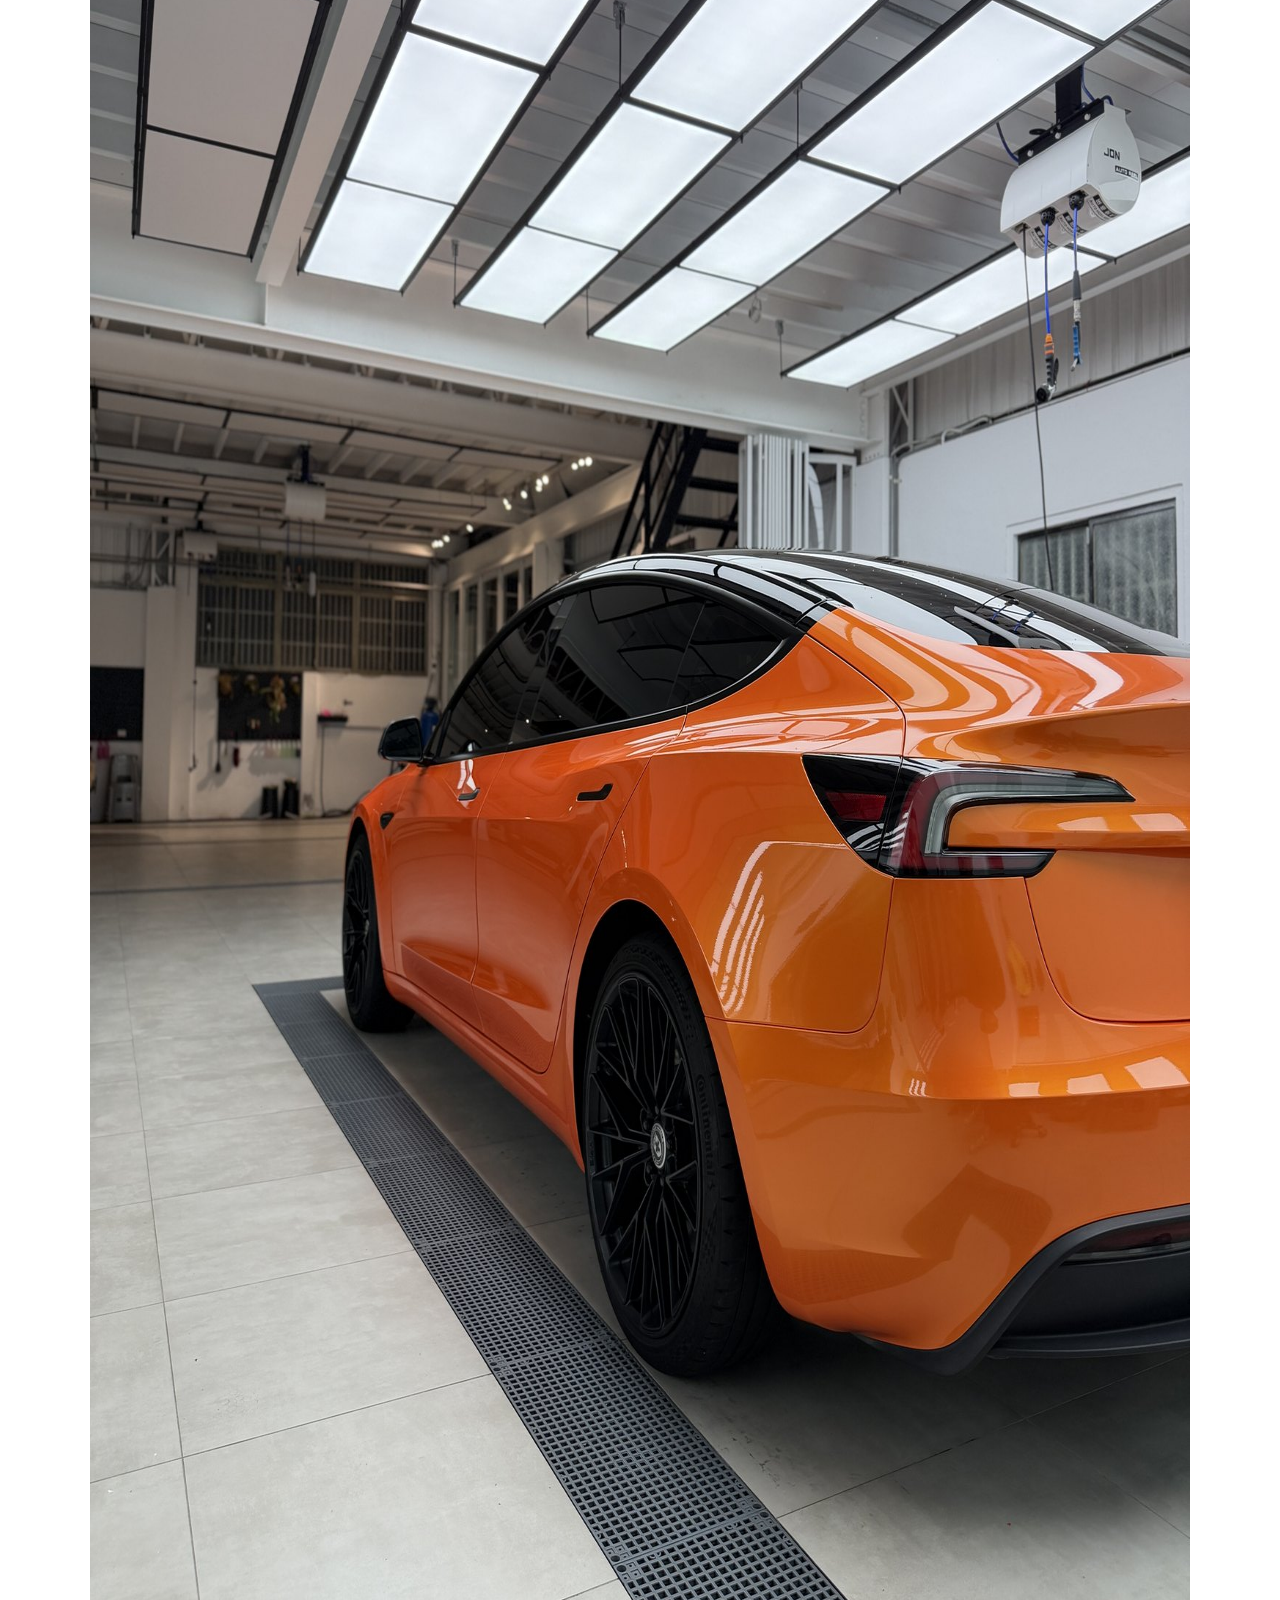
==== commit 3d510a55: "Add files via upload" ====
--- a/index.html
+++ b/index.html
@@ -1,363 +1,324 @@
-<!doctype html>
+<!DOCTYPE html>
 <html lang="zh-Hant">
   <head>
     <meta charset="UTF-8" />
     <meta name="viewport" content="width=device-width, initial-scale=1.0" />
-    <title>E Boost Studio 艾佳車藝 | 汽車貼膜・鍍膜・隔熱紙・改裝保養</title>
+    <title>台中新車防護與整車升級中心｜E Boost Studio 艾佳車藝</title>
     <meta
       name="description"
-      content="E Boost Studio 艾佳車藝以汽車貼膜為核心，提供鍍膜、隔熱紙、改裝與保養一站式車藝服務。"
+      content="E Boost Studio 艾佳車藝提供台中新車防護、PPF 犀牛皮、隔熱紙、改色膜、鍍膜、配件加裝與接送車服務一站式規劃。"
     />
-    <link rel="stylesheet" href="styles.css?v=20260707-photo-layout" />
+    <link rel="canonical" href="https://ebooststudio.com/" />
+    <meta property="og:title" content="台中新車防護與整車升級中心｜E Boost Studio 艾佳車藝" />
+    <meta property="og:description" content="以 Tesla 新車防護為主軸，整合 PPF 犀牛皮、隔熱紙、改色膜、鍍膜與配件加裝。" />
+    <meta property="og:image" content="https://ebooststudio.com/assets/site-photos/hero-orange-tesla.jpg" />
+    <link rel="stylesheet" href="styles.css?v=20260720-nav-photo-fix" />
   </head>
   <body>
     <header class="site-header">
       <a class="brand" href="#home" aria-label="E Boost Studio 艾佳車藝首頁">
-        <img class="brand-logo" src="assets/eb-logo.jpg" alt="E Boost Studio Logo" />
+        <img class="brand-logo" src="assets/eb-logo.jpg" alt="E Boost Studio Logo" width="900" height="160" />
         <span class="brand-subtitle">艾佳車藝</span>
       </a>
       <nav class="site-nav" aria-label="主要導覽">
-        <a href="#about">關於我們</a>
-        <a href="#services">服務項目</a>
-        <a href="#features">特色優勢</a>
-        <a href="#works">作品展示</a>
-        <a href="#careers">人才招募</a>
-        <a href="#contact">聯絡我們</a>
+        <a href="#tesla-plans" data-track="view_tesla_plans">新車方案</a>
+        <a href="#ppf">服務項目</a>
+        <a href="#cases" data-track="view_cases">施工案例</a>
+        <a href="other-vehicles.html">其他車款</a>
+        <a href="#pickup" data-track="view_pickup_service">接送車服務</a>
+        <a href="#about">關於艾佳</a>
+        <a href="tesla-quote.html" data-track="click_book_now">聯絡預約</a>
       </nav>
-      <a class="nav-cta" href="#contact">預約諮詢</a>
+      <a class="nav-cta" href="tesla-quote.html" data-track="click_book_now">取得方案</a>
     </header>
 
     <main id="home">
-      <section class="hero" aria-label="E Boost Studio 艾佳車藝品牌介紹">
-        <img class="hero-image" src="assets/site-photos/hero-orange-tesla.jpg" alt="E Boost Studio 明亮車藝工作室與橘色 Tesla 展示" />
-        <div class="hero-overlay"></div>
-        <div class="hero-content">
-          <p class="eyebrow">Paint Protection Film / Vinyl Wrap / Coating / Performance Tuning</p>
-          <h1>E Boost Studio 艾佳車藝</h1>
+      <section class="tesla-hero">
+        <img
+          class="tesla-hero-image"
+          src="assets/site-photos/hero-orange-tesla.jpg"
+          alt="E Boost Studio 明亮施工環境中的 Tesla 完工展示"
+          width="1500"
+          height="2000"
+        />
+        <div class="tesla-hero-overlay"></div>
+        <div class="tesla-hero-content">
+          <p class="eyebrow">Taichung New Car Protection</p>
+          <h1>台中新車防護與整車升級中心</h1>
           <p class="hero-copy">
-            以汽車貼膜與車身防護為核心，整合鍍膜、隔熱紙、底盤改裝、空力套件、內裝升級與保養，替車主一站式解決車輛需求。
+            以 Tesla 新車防護為主軸，整合 PPF 犀牛皮、隔熱紙、改色膜、鍍膜與特斯拉配件加裝一站式搞定。
+          </p>
+          <p class="hero-proof">
+            3M 車用膜料授權施工商・近國一王田交流道約 5 分鐘・台中市區可預約接送車
           </p>
           <div class="hero-actions">
-            <a class="button primary" href="#works">查看作品</a>
-            <a class="button secondary" href="#services">了解服務</a>
+            <a class="button primary" href="tesla-quote.html" data-track="click_book_now">立即取得施工方案</a>
+            <a class="button secondary" href="https://lin.ee/sUGMmXs" target="_blank" rel="noreferrer" data-track="click_line">加入 LINE 諮詢</a>
           </div>
         </div>
       </section>
 
-      <section id="about" class="section about-section">
+      <section class="section pain-section" aria-label="Tesla 交車後常見問題">
         <div class="section-heading">
-          <p class="eyebrow">About</p>
-          <h2>專注細節，也懂車主想要的感覺。</h2>
-        </div>
-        <div class="about-grid">
+          <p class="eyebrow">New Delivery</p>
+          <h2>新車交付後，不需要分別跑三四間店</h2>
+          <p>艾佳把隔熱、防護、鍍膜與配件加裝規劃成同一套流程，讓剛交車的車可以一次安排。</p>
+        </div>
+        <div class="pain-grid">
+          <article>
+            <span>01</span>
+            <h3>隔熱紙不知道怎麼選</h3>
+            <p>依通勤環境、視線需求與預算，規劃適合的隔熱紙施工。</p>
+          </article>
+          <article>
+            <span>02</span>
+            <h3>擔心高速跳石</h3>
+            <p>優先處理前保桿、前蓋、葉子板、後視鏡等迎風面高風險位置。</p>
+          </article>
+          <article>
+            <span>03</span>
+            <h3>不確定是否要全車 PPF</h3>
+            <p>用基礎、迎風面、全車三種防護等級，幫你快速比較需求。</p>
+          </article>
+          <article>
+            <span>04</span>
+            <h3>市區到大肚不方便</h3>
+            <p>台中市區可預約接送車，範圍與條件依施工方案確認。</p>
+          </article>
+        </div>
+      </section>
+
+      <section id="tesla-plans" class="section plan-section">
+        <div class="section-heading compact-heading">
+          <p class="eyebrow">Tesla Plans</p>
+          <h2>三種新車施工規劃</h2>
+          <p>價格不做假折扣，也不寫死在頁面各處。實際價格依車型、膜料與施工範圍確認。</p>
+        </div>
+        <div class="plan-grid" id="teslaPlanGrid"></div>
+      </section>
+
+      <section id="about" class="section tesla-focus-section">
+        <div>
+          <p class="eyebrow">Tesla Specialty</p>
+          <h2>保留 Tesla 專門施工優勢</h2>
           <p>
-            艾佳車藝以汽車貼膜與車身防護為核心，整合改裝、保養、內裝升級與車輛整理流程。從施工前溝通、材料選擇、細節收邊到交車檢查，都以穩定流程把品質做紮實。
+            Tesla 新車防護仍是艾佳的主力項目。長期重複施工後，可以建立固定拆裝流程、高風險位置、版型順序與品檢標準，同時也能承接其他車款的貼膜、改裝與保養需求。
           </p>
+        </div>
+        <div class="focus-list">
+          <span>固定拆裝流程</span>
+          <span>固定高風險施工位置</span>
+          <span>固定版型與施工順序</span>
+          <span>工時與交車時間更容易掌控</span>
+          <span>品檢標準一致</span>
+          <span>技師經驗持續累積</span>
+        </div>
+      </section>
+
+      <section class="section process-section">
+        <div class="section-heading compact-heading">
+          <p class="eyebrow">Process</p>
+          <h2>從交車日期到第一次回廠檢查</h2>
+        </div>
+        <ol class="process-steps">
+          <li>填寫車型與交車日期</li>
+          <li>LINE 初步確認需求</li>
+          <li>選擇施工方案</li>
+          <li>支付訂金保留日期</li>
+          <li>到店或安排接送車</li>
+          <li>入場漆面與車況檢查</li>
+          <li>正式施工</li>
+          <li>品質檢查與施工紀錄</li>
+          <li>完工交車</li>
+          <li>第一次回廠檢查</li>
+        </ol>
+      </section>
+
+      <section id="pickup" class="section pickup-section">
+        <div>
+          <p class="eyebrow">Pickup Service</p>
+          <h2>住市區，不必為施工特別跑大肚</h2>
           <p>
-            我們相信好的服務不只是完成單項施工，而是理解車主真正想解決的問題。外觀、防護、舒適、操控與乘坐體驗，都在一站式解決愛車需求。
+            台中市區可預約接送車。接車前記錄車況及里程，施工過程提供照片紀錄，完工後再依約定送回指定地點。接送範圍與條件依施工方案確認。
           </p>
-        </div>
-        <div class="stats" aria-label="品牌特色">
-          <div><strong>3M</strong><span>汽車膜特約施工商</span></div>
-          <div><strong>INNOVA</strong><span>義大利自愈塗層授權施工</span></div>
-          <div><strong>One Stop</strong><span>愛車需求整合規劃</span></div>
-        </div>
-        <div class="studio-gallery" aria-label="E Boost Studio 場域照片">
+          <a class="button primary" href="tesla-quote.html" data-track="view_pickup_service">詢問接送車服務</a>
+        </div>
+        <img src="assets/site-photos/studio-exterior.jpg" alt="E Boost Studio 艾佳車藝廠房外觀" width="1800" height="1350" loading="lazy" />
+      </section>
+
+      <section class="section environment-section">
+        <div class="section-heading compact-heading">
+          <p class="eyebrow">Studio</p>
+          <h2>明亮乾淨的室內施工環境</h2>
+        </div>
+        <div class="environment-grid">
           <figure>
-            <img src="assets/site-photos/studio-exterior.jpg" alt="E Boost Studio 艾佳車藝廠房外觀" />
-            <figcaption>台中大肚廠區</figcaption>
+            <img src="assets/site-photos/studio-floor.jpg" alt="E Boost Studio 明亮寬敞施工區" width="1800" height="1350" loading="lazy" />
+            <figcaption>車輛全程室內施工，搭配專業照明與品檢流程。</figcaption>
           </figure>
           <figure>
-            <img src="assets/site-photos/studio-floor.jpg" alt="明亮寬敞的車輛施工區" />
-            <figcaption>寬敞明亮施工區</figcaption>
+            <img src="assets/site-photos/studio-showroom.jpg" alt="E Boost Studio 明亮店內環境" width="1800" height="1350" loading="lazy" />
+            <figcaption>預約制施工，不過度塞車，維持施工區域整潔管理。</figcaption>
           </figure>
           <figure>
-            <img src="assets/site-photos/studio-showroom.jpg" alt="E Boost Studio 明亮廠區與高級車展示" />
-            <figcaption>整潔寬敞交車環境</figcaption>
+            <img src="assets/site-photos/innovacar-products.jpg" alt="E Boost Studio 施工工具與化工品" width="1800" height="1350" loading="lazy" />
+            <figcaption>軟水系統、專業空壓設備與完整施工工具配置。</figcaption>
           </figure>
         </div>
       </section>
 
-      <section id="services" class="section services-section">
-        <div class="section-heading">
-          <p class="eyebrow">Services</p>
-          <h2>從防護、風格到動力，一站式到位。</h2>
-        </div>
-        <div class="service-grid">
-          <article class="service-card featured">
-            <span>01</span>
-            <h3>汽車貼膜</h3>
-            <p>3M 汽車膜特約施工，無論想改變車輛風格，或保護珍貴原漆，都能依需求規劃改色膜、犀牛皮與重點防護。</p>
-          </article>
-          <article class="service-card">
-            <span>02</span>
-            <h3>鍍膜</h3>
-            <p>INNOVACAR 自愈塗層授權施工，提升漆面光澤與保護，並最大程度減少漆面細紋，讓日常清潔更有效率。</p>
-          </article>
-          <article class="service-card">
-            <span>03</span>
-            <h3>隔熱紙</h3>
-            <p>改善車內舒適度與隱私感，依照需求搭配前擋、車窗與全車方案。</p>
-          </article>
-          <article class="service-card">
-            <span>04</span>
-            <h3>改裝・保養</h3>
-            <p>空力套件、避震器、鋁圈、煞車、底盤拉桿、內裝升級與保養，使用德國 WURTH 化工品，讓車主花更少時間一站式解決愛車需求。</p>
-          </article>
-          <article class="service-card">
-            <span>05</span>
-            <h3>動力晶片</h3>
-            <p>提供車輛 Stage 1、Stage 2 動力程式寫入、BM3 程式販售，並可依車況與合法用途評估 OPF、DPF、尿素系統關閉等程式需求。</p>
-          </article>
-        </div>
-      </section>
-
-      <section id="features" class="section features-section">
-        <div class="section-heading">
-          <p class="eyebrow">Capability</p>
-          <h2>貼膜、改裝、動力與車輛保養都能在同一站完成。</h2>
-          <p>
-            我們把授權施工、改裝品牌、動力程式與車輛整合經驗放在同一套服務流程裡，讓車主不必拆成多個店家來回溝通。
-          </p>
-        </div>
-        <div class="feature-layout">
-          <article class="feature-panel">
-            <h3>授權施工與貼膜品牌</h3>
-            <div class="brand-tags">
-              <span>3M 汽車膜特約施工商</span>
-              <span>INNOVACAR 自愈塗層授權施工商</span>
-              <span>Carlas</span>
-              <span>AX</span>
-              <span>LNPPF</span>
-              <span>Suntek</span>
-            </div>
-          </article>
-          <article class="feature-panel">
-            <h3>改裝與底盤品牌</h3>
-            <div class="brand-tags">
-              <a href="https://agt-shock.com/" target="_blank" rel="noreferrer">AGT-Shock</a>
-              <span>ARMASPEED</span>
-              <span>BC Racing</span>
-              <span>Dixcel</span>
-              <span>Hardrace</span>
-              <span>Koni</span>
-              <span>MST</span>
-              <span>RSS</span>
-              <span>SnowTech</span>
-              <span>Stopflex</span>
-            </div>
-          </article>
-          <article class="feature-panel tuning-panel">
-            <h3>動力晶片與程式</h3>
-            <div class="brand-tags">
-              <span>Stage 1 程式寫入</span>
-              <span>Stage 2 程式寫入</span>
-              <span>BM3 程式販售</span>
-            </div>
-          </article>
-          <article class="feature-panel water-panel">
-            <h3>施工環境與化工品</h3>
-            <p>
-              全廠使用全戶軟水與淨水系統，並採用 WURTH 化工品，讓清潔、施工與交車品質維持在更穩定的狀態。
-            </p>
-          </article>
-        </div>
-        <div class="capability-gallery" aria-label="特色服務照片">
-          <article>
-            <img src="assets/site-photos/innovacar-products.jpg" alt="INNOVACAR 化工品展示" />
-            <h3>授權塗層與化工品</h3>
-            <p>使用專業化工品與穩定流程，維持清潔、施工與交車品質。</p>
-          </article>
-          <article>
-            <img src="assets/site-photos/bm3-tuning.jpg" alt="車輛動力晶片程式寫入設備" />
-            <h3>動力程式規劃</h3>
-            <p>Stage 1、Stage 2 寫入與 BM3 程式販售，依車況搭配升級方向。</p>
-          </article>
-          <article class="wide-capability">
-            <div class="collage-visual" aria-label="碳陶瓷煞車與避震器改裝零件">
-              <img src="assets/site-photos/carbon-ceramic-brake.jpg" alt="碳陶瓷煞車與煞車套件" />
-              <img src="assets/site-photos/work-suspension.jpg" alt="避震器與短彈簧改裝零件" />
-            </div>
-            <h3>底盤與操控升級</h3>
-            <p>避震、短彈簧、鋁圈、煞車與拉桿整合規劃，兼顧視覺與駕馭感。</p>
-          </article>
-        </div>
-      </section>
-
-      <section id="works" class="section works-section">
-        <div class="section-heading">
-          <p class="eyebrow">Works</p>
-          <h2>愛車的需求，一站完成。</h2>
-        </div>
-        <div class="work-grid">
-          <article class="work-card">
-            <img class="work-visual" src="assets/site-photos/work-tesla.jpg" alt="橘色 Tesla 在 E Boost Studio 施工區展示" />
-            <h3>Tesla 一站式升級</h3>
-            <p>空力套件、避震器、訂製鋁圈、車身拉桿、改色膜或犀牛皮、隔熱紙、電動遮陽簾、電吸門與電動門拉手。</p>
-          </article>
-          <article class="work-card">
-            <img class="work-visual" src="assets/site-photos/work-vclass.jpg" alt="V-Class 航空座椅與內裝升級" />
-            <h3>商務車舒適改裝整合</h3>
-            <p>鍍膜、避震器、鋁圈、煞車、碳陶瓷碟盤、航空座椅、鋁製地板與全車隔音，從外觀到內裝一次規劃。</p>
-          </article>
-          <article class="work-card">
-            <img class="work-visual" src="assets/site-photos/work-cayenne.jpg" alt="白色 Cayenne 車身與外觀升級展示" />
-            <h3>車輛整體改裝規劃整合</h3>
-            <p>車身塑料件烤同色、全車犀牛皮、空力套件、訂製鋁圈、短彈簧、隔熱紙與動力程式規劃，讓標配車型更完整。</p>
-          </article>
-          <article class="work-card">
-            <img class="work-visual" src="assets/site-photos/bm3-tuning.jpg" alt="BMW 車輛動力晶片程式寫入" />
-            <h3>底盤・保養・動力</h3>
-            <p>避震器、煞車、保養與 Stage 1 / Stage 2 動力程式寫入，依車主需求整合規劃。</p>
-          </article>
-        </div>
-
-        <div class="finished-showcase" aria-label="成品集">
-          <div class="showcase-heading">
-            <div>
-              <p class="eyebrow">Finished Collection</p>
-              <h3>成品集</h3>
-            </div>
-            <p>瀏覽不同車款、膜色與施工細節，找到適合自己愛車的風格參考。</p>
-          </div>
-          <div class="finished-grid">
-            <!-- 新增完工照時，複製一個 finished-card 區塊並替換圖片與標題。 -->
-            <article class="finished-card featured-finish">
-              <img src="assets/site-photos/gallery-red-golf.jpg" alt="W177 A35 改色成品展示" />
-              <div>
-                <span>改色成品</span>
-                <h4>W177 A35 車身風格升級</h4>
-              </div>
-            </article>
-            <article class="finished-card">
-              <img src="assets/site-photos/work-tesla.jpg" alt="橘色 Tesla 完工展示" />
-              <span>Tesla 一站式升級</span>
-            </article>
-            <article class="finished-card">
-              <img src="assets/site-photos/work-cayenne.jpg" alt="BMW X6 外觀防護完工展示" />
-              <span>BMW X6 外觀防護</span>
-            </article>
-            <article class="finished-card">
-              <img src="assets/site-photos/gallery-rolls.jpg" alt="G-Class 外觀整理完工展示" />
-              <span>G-Class 外觀整理</span>
-            </article>
-            <article class="finished-card">
-              <img src="assets/site-photos/work-vclass.jpg" alt="V-Class 商務車內裝完工展示" />
-              <span>商務車舒適升級</span>
-            </article>
-          </div>
-        </div>
-      </section>
-
-      <section id="careers" class="section careers-section">
-        <div class="careers-copy">
-          <p class="eyebrow">Careers</p>
-          <h2>我們在找一起把作品做好的人。</h2>
-          <p>
-            如果你對車有熱情，願意學習施工細節，喜歡把事情做到漂亮，艾佳車藝歡迎你加入。無經驗可培訓，有貼膜、鍍膜、美容或改裝經驗者更佳。
-          </p>
-        </div>
-        <div class="career-panel">
-          <h3>招募方向</h3>
-          <ul>
-            <li>汽車貼膜技師 / 學徒</li>
-            <li>汽車美容鍍膜人員</li>
-            <li>門市接待與客戶服務</li>
-          </ul>
-          <a class="button primary" href="#contact">應徵洽詢</a>
-        </div>
-      </section>
-
-      <section id="contact" class="section contact-section">
-        <div>
-          <p class="eyebrow">Contact</p>
-          <h2>預約諮詢或作品合作</h2>
-          <p>
-            告訴我們你的車款、想處理的項目與預算方向，我們會協助你安排最適合的方案。
-          </p>
-          <div class="social-block">
-            <span>追蹤 E Boost Studio</span>
-            <div class="social-links" aria-label="社群連結">
-              <a href="https://www.facebook.com/E.Boost.Studio/" target="_blank" rel="noreferrer" aria-label="Facebook">Facebook</a>
-              <a href="https://www.instagram.com/e.boost_studio" target="_blank" rel="noreferrer" aria-label="Instagram">Instagram</a>
-              <a href="https://www.tiktok.com/@eboost387" target="_blank" rel="noreferrer" aria-label="TikTok">TikTok</a>
-            </div>
-          </div>
-        </div>
-        <form
-          class="contact-form"
-          id="leadForm"
-          action="https://docs.google.com/forms/d/e/1FAIpQLSfZxx1X7Rmlh3PdwFJ1lSG7AkcItTSLM_95immAk_moAoJz2w/formResponse"
-          method="POST"
-          target="googleFormFrame"
-        >
-          <p class="form-note">填寫送出後，我們會在 Google 表單收到你的需求內容。</p>
-          <label>
-            姓名
-            <input type="text" name="entry.2096154645" placeholder="請輸入姓名" required />
-          </label>
-          <label>
-            聯絡方式
-            <input type="text" name="entry.483048131" placeholder="電話 / LINE / Email" required />
-          </label>
-          <label>
-            需求項目
-            <select name="entry.658611731">
-              <option value="貼膜">汽車貼膜</option>
-              <option>鍍膜</option>
-              <option>隔熱紙</option>
-              <option>改裝 / 保養</option>
-              <option>動力晶片</option>
-              <option>人才招募</option>
-            </select>
-          </label>
-          <label>
-            補充說明
-            <textarea name="entry.1448401652" rows="4" placeholder="車款、年份、想處理的部位或應徵職缺"></textarea>
-          </label>
-          <button class="button primary" type="submit" id="submitLead">送出需求</button>
-          <div class="lead-result" id="leadResult" hidden>
-            <strong>需求已送出</strong>
-            <p>我們已收到你的需求內容，會再依照你留下的聯絡方式與你確認細節。</p>
-            <a class="button secondary" href="tel:04-26395850">需要更快回覆，直接撥打</a>
-          </div>
-        </form>
-        <iframe class="google-form-frame" name="googleFormFrame" title="Google 表單送出狀態"></iframe>
+      <section id="cases" class="section case-section">
+        <div class="section-heading compact-heading">
+          <p class="eyebrow">Cases</p>
+          <h2>施工案例入口</h2>
+          <p>Tesla 新車防護是主打，也會陸續整理其他車款的改色、PPF、底盤與內裝升級案例。</p>
+        </div>
+        <div class="case-filter-row" aria-label="案例分類">
+          <span>全車 PPF</span>
+          <span>迎風面 PPF</span>
+          <span>隔熱紙</span>
+          <span>改色膜</span>
+          <span>改色 TPU</span>
+          <span>其他車款</span>
+        </div>
+        <div class="case-grid">
+          <article>
+            <img src="assets/site-photos/work-tesla.jpg" alt="Tesla 完工展示" width="1500" height="2000" loading="lazy" />
+            <h3>Tesla 一站式新車升級</h3>
+            <p>隔熱、防護、外觀風格與細節整理一次規劃。</p>
+          </article>
+          <article>
+            <img src="assets/site-photos/hero-orange-tesla.jpg" alt="橘色 Tesla 改色完工展示" width="1500" height="2000" loading="lazy" />
+            <h3>Tesla 改色膜風格參考</h3>
+            <p>先確認膜色方向，再安排實車與膜料樣本討論。</p>
+          </article>
+          <article>
+            <img src="assets/site-photos/gallery-red-golf.jpg" alt="車身貼膜細節展示" width="1800" height="1350" loading="lazy" />
+            <h3>車身細節與收邊參考</h3>
+            <p>以實際車況與施工範圍決定拆裝與收邊方式。</p>
+          </article>
+        </div>
+        <div class="section-cta">
+          <a class="button primary" href="tesla-quote.html" data-track="click_book_now">取得施工建議</a>
+          <a class="button secondary" href="wrap-simulator.html">試用顏色模擬器</a>
+          <a class="button secondary" href="other-vehicles.html">查看其他車款施工</a>
+        </div>
+      </section>
+
+      <section id="ppf" class="section service-slice">
+        <p class="eyebrow">PPF / Window Film / Color Wrap</p>
+        <h2>PPF 犀牛皮、隔熱紙、改色膜一次整合</h2>
+        <div class="service-slice-grid">
+          <article id="window-film"><h3>隔熱紙</h3><p>依視線、熱源與用車環境，規劃前擋、車窗與天窗隔熱配置。</p></article>
+          <article><h3>PPF 犀牛皮</h3><p>可從局部、迎風面到全車防護，保護新車原漆並降低日常刮傷風險。</p></article>
+          <article id="color-wrap"><h3>改色膜</h3><p>改色膜與改色 TPU 依外觀需求、防護需求與預算做不同建議。</p></article>
+        </div>
+      </section>
+
+      <section class="section faq-section">
+        <div class="section-heading compact-heading">
+          <p class="eyebrow">FAQ</p>
+          <h2>Tesla 新車防護常見問題</h2>
+        </div>
+        <div class="faq-list" id="faqList"></div>
+      </section>
+
+      <section class="section final-cta-section">
+        <p class="eyebrow">Ready for Delivery</p>
+        <h2>準備交車，或想一次整理愛車需求？</h2>
+        <p>先告訴我們車型、顏色與預計施工項目，我們會依照預算提供合適的施工建議。</p>
+        <div class="hero-actions">
+          <a class="button primary" href="tesla-quote.html" data-track="click_book_now">取得施工建議</a>
+          <a class="button secondary" href="https://lin.ee/sUGMmXs" target="_blank" rel="noreferrer" data-track="click_line">直接加入 LINE</a>
+        </div>
       </section>
     </main>
 
     <footer class="site-footer">
       <div>
         <p>© 2026 E Boost Studio 艾佳車藝</p>
-        <p>汽車貼膜・鍍膜・隔熱紙・改裝・保養</p>
-        <nav class="footer-social" aria-label="社群連結">
-          <a href="https://www.facebook.com/E.Boost.Studio/" target="_blank" rel="noreferrer" aria-label="Facebook">Facebook</a>
-          <a href="https://www.instagram.com/e.boost_studio" target="_blank" rel="noreferrer" aria-label="Instagram">Instagram</a>
-          <a href="https://www.tiktok.com/@eboost387" target="_blank" rel="noreferrer" aria-label="TikTok">TikTok</a>
+        <p>台中新車防護與整車升級中心</p>
+        <p class="site-version">版本 v2026.07.20-r3</p>
+        <nav class="footer-social" aria-label="次要服務">
+          <a href="wrap-simulator.html">顏色模擬器</a>
+          <a href="#cases">施工案例</a>
+          <a href="other-vehicles.html">其他車款施工</a>
         </nav>
       </div>
       <address class="footer-contact">
         <span>台中市大肚區南榮路387號</span>
-        <a href="tel:04-26395850">04-26395850</a>
+        <a href="tel:04-26395850" data-track="click_phone">04-26395850</a>
       </address>
     </footer>
-    <a class="floating-line" href="https://lin.ee/sUGMmXs" target="_blank" rel="noreferrer" aria-label="LINE 聯絡 E Boost Studio">LINE</a>
+
+    <nav class="mobile-cta-bar" aria-label="手機快速聯絡">
+      <a href="https://lin.ee/sUGMmXs" target="_blank" rel="noreferrer" data-track="click_line">LINE 諮詢</a>
+      <a href="tesla-quote.html" data-track="click_book_now">立即預約</a>
+      <a href="tel:04-26395850" data-track="click_phone">電話聯絡</a>
+    </nav>
+    <a class="floating-line" href="https://lin.ee/sUGMmXs" target="_blank" rel="noreferrer" aria-label="LINE 聯絡 E Boost Studio" data-track="click_line">LINE</a>
+
+    <script src="data/tesla-site-data.js?v=20260720-version-counter"></script>
+    <script src="data/analytics-config.js?v=20260720-version-counter"></script>
+    <script src="tracking.js?v=20260720-version-counter"></script>
     <script>
-      const leadForm = document.querySelector("#leadForm");
-      const leadResult = document.querySelector("#leadResult");
-      const submitLead = document.querySelector("#submitLead");
-
-      if (leadForm) {
-        leadForm.addEventListener("submit", (event) => {
-          submitLead.textContent = "送出中...";
-          window.setTimeout(() => {
-            leadResult.hidden = false;
-            submitLead.textContent = "已送出";
-            leadForm.reset();
-            leadResult.scrollIntoView({ behavior: "smooth", block: "nearest" });
-          }, 700);
-        });
-      }
+      const planGrid = document.querySelector("#teslaPlanGrid");
+      const faqList = document.querySelector("#faqList");
+      const site = window.EBOOST_SITE;
+
+      planGrid.innerHTML = site.teslaPlans.map((plan) => `
+        <article class="plan-card ${plan.badge ? "featured-plan" : ""}">
+          ${plan.badge ? `<span class="plan-badge">${plan.badge}</span>` : ""}
+          <h3>${plan.name}</h3>
+          <p>${plan.tagline}</p>
+          <strong>${plan.price}</strong>
+          <span class="best-for">${plan.bestFor}</span>
+          <ul>${plan.items.map((item) => `<li>${item}</li>`).join("")}</ul>
+          <a class="button ${plan.badge ? "primary" : "secondary"}" href="tesla-quote.html?plan=${plan.id}" data-track="click_tesla_plan" data-track-label="${plan.name}">${plan.cta}</a>
+        </article>
+      `).join("");
+
+      faqList.innerHTML = site.faqs.map(([question, answer]) => `
+        <details>
+          <summary>${question}</summary>
+          <p>${answer}</p>
+        </details>
+      `).join("");
+
+      const structuredData = {
+        "@context": "https://schema.org",
+        "@graph": [
+          {
+            "@type": ["LocalBusiness", "AutomotiveBusiness"],
+            "@id": "https://ebooststudio.com/#business",
+            "name": site.brand.name,
+            "image": "https://ebooststudio.com/assets/site-photos/studio-exterior.jpg",
+            "logo": "https://ebooststudio.com/assets/eb-logo.jpg",
+            "telephone": site.brand.phone,
+            "address": {
+              "@type": "PostalAddress",
+              "streetAddress": "南榮路387號",
+              "addressLocality": "大肚區",
+              "addressRegion": "台中市",
+              "addressCountry": "TW"
+            },
+            "areaServed": site.brand.serviceArea,
+            "sameAs": [site.brand.facebook, site.brand.instagram, site.brand.tiktok, site.brand.lineUrl]
+          },
+          {
+            "@type": "FAQPage",
+            "mainEntity": site.faqs.map(([question, answer]) => ({
+              "@type": "Question",
+              "name": question,
+              "acceptedAnswer": { "@type": "Answer", "text": answer }
+            }))
+          }
+        ]
+      };
+      const schema = document.createElement("script");
+      schema.type = "application/ld+json";
+      schema.textContent = JSON.stringify(structuredData);
+      document.head.append(schema);
     </script>
   </body>
 </html>
